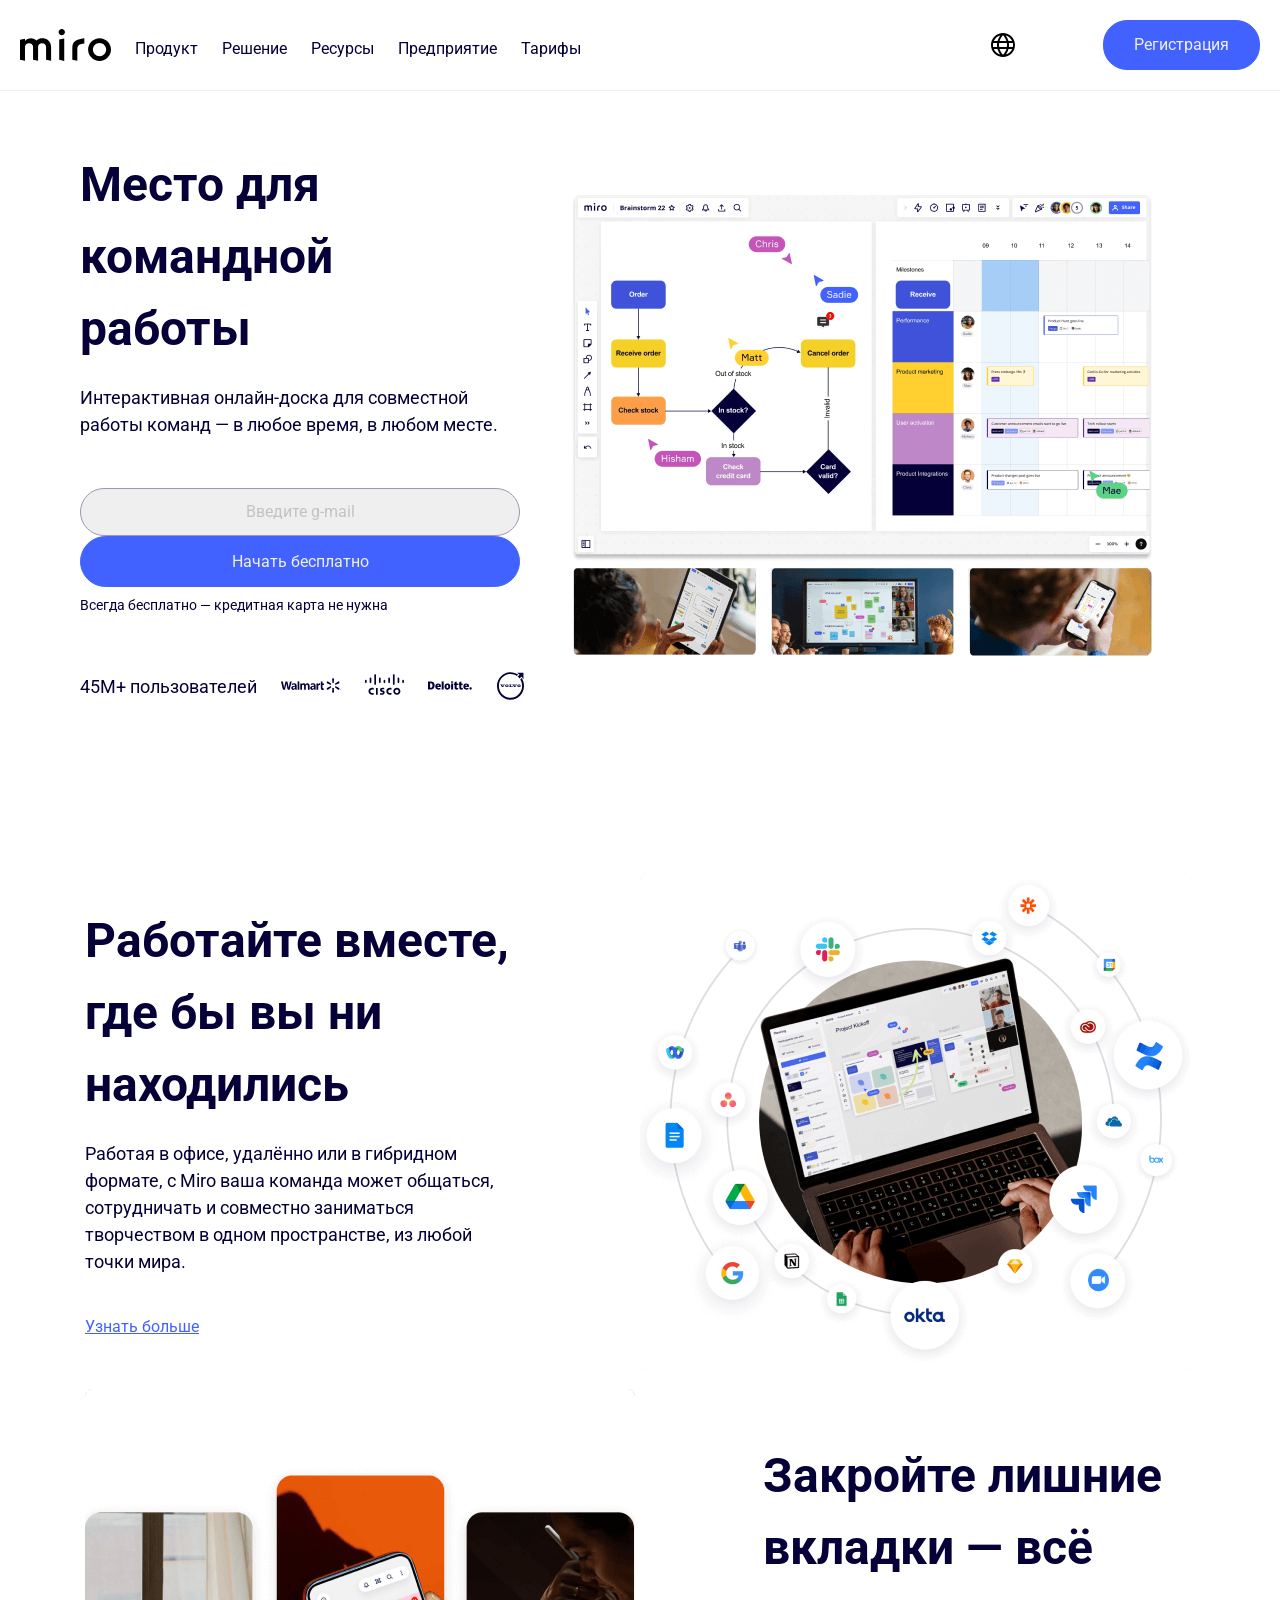
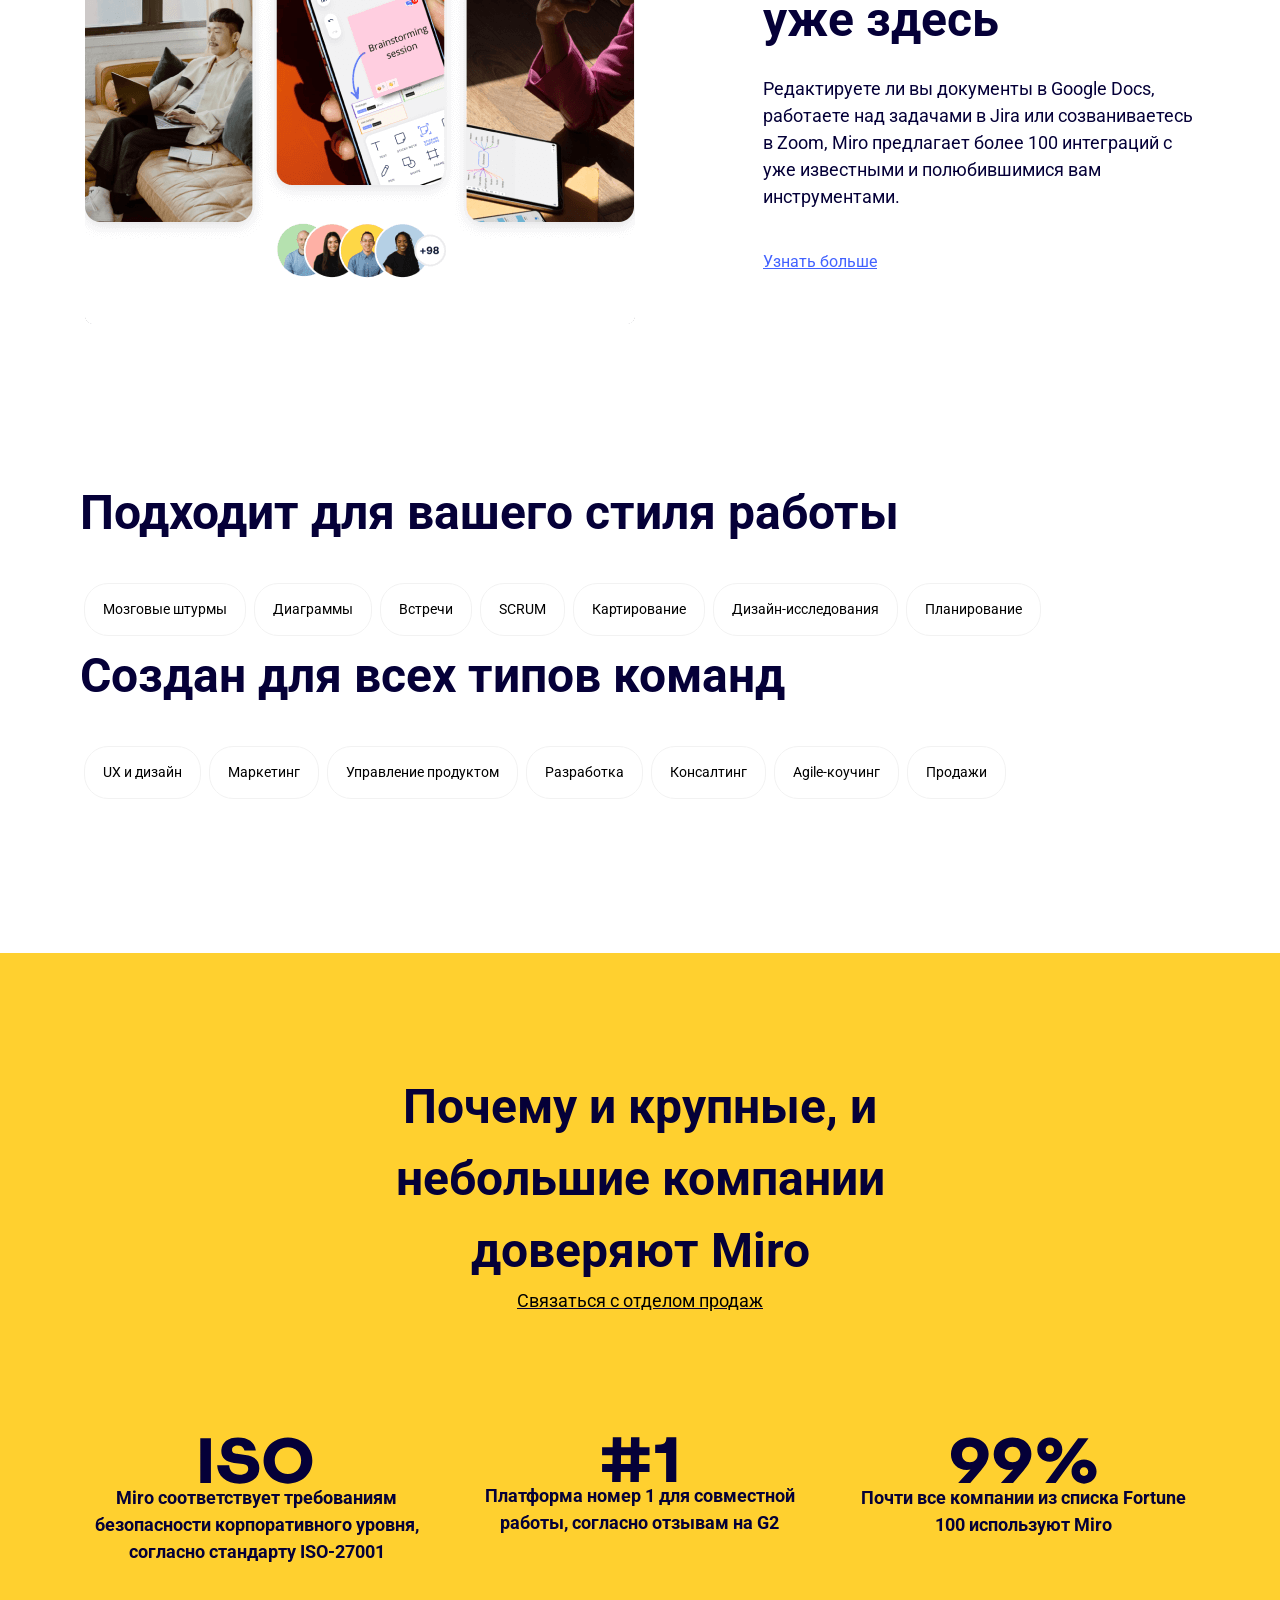
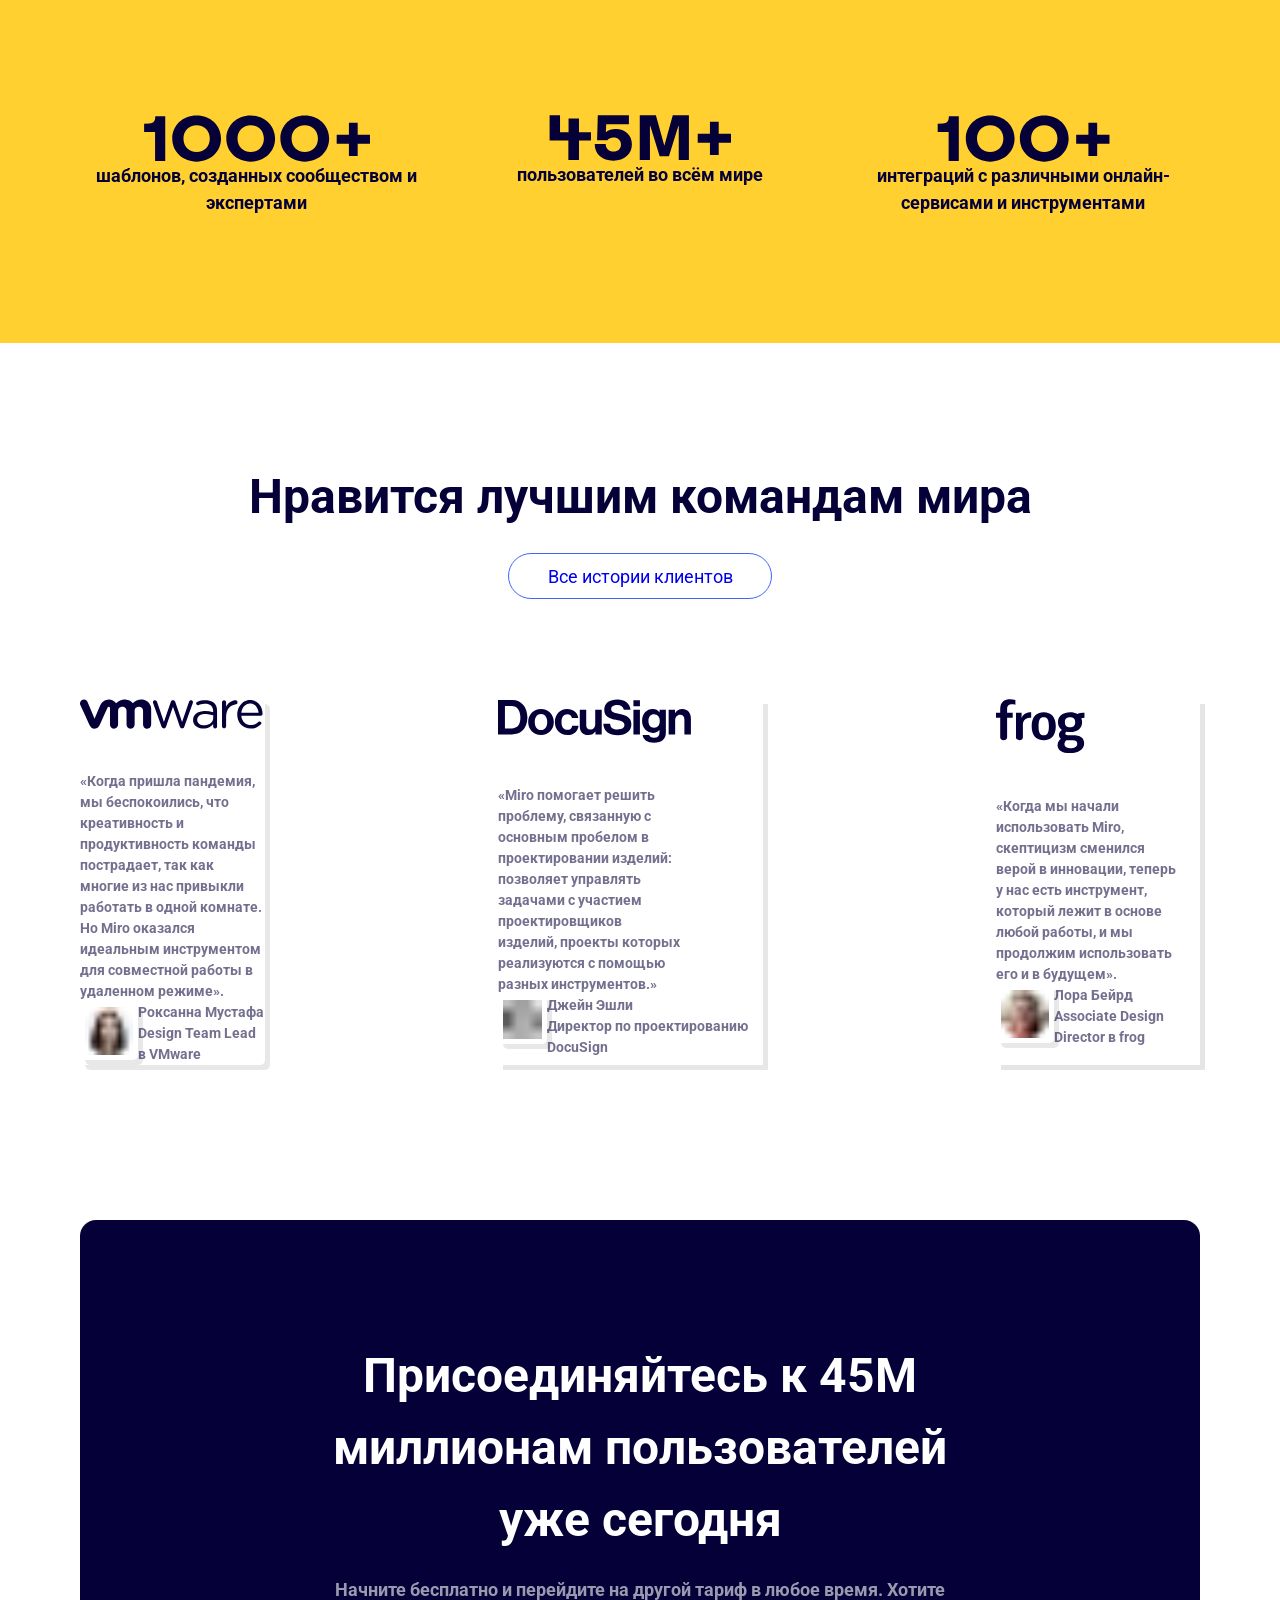
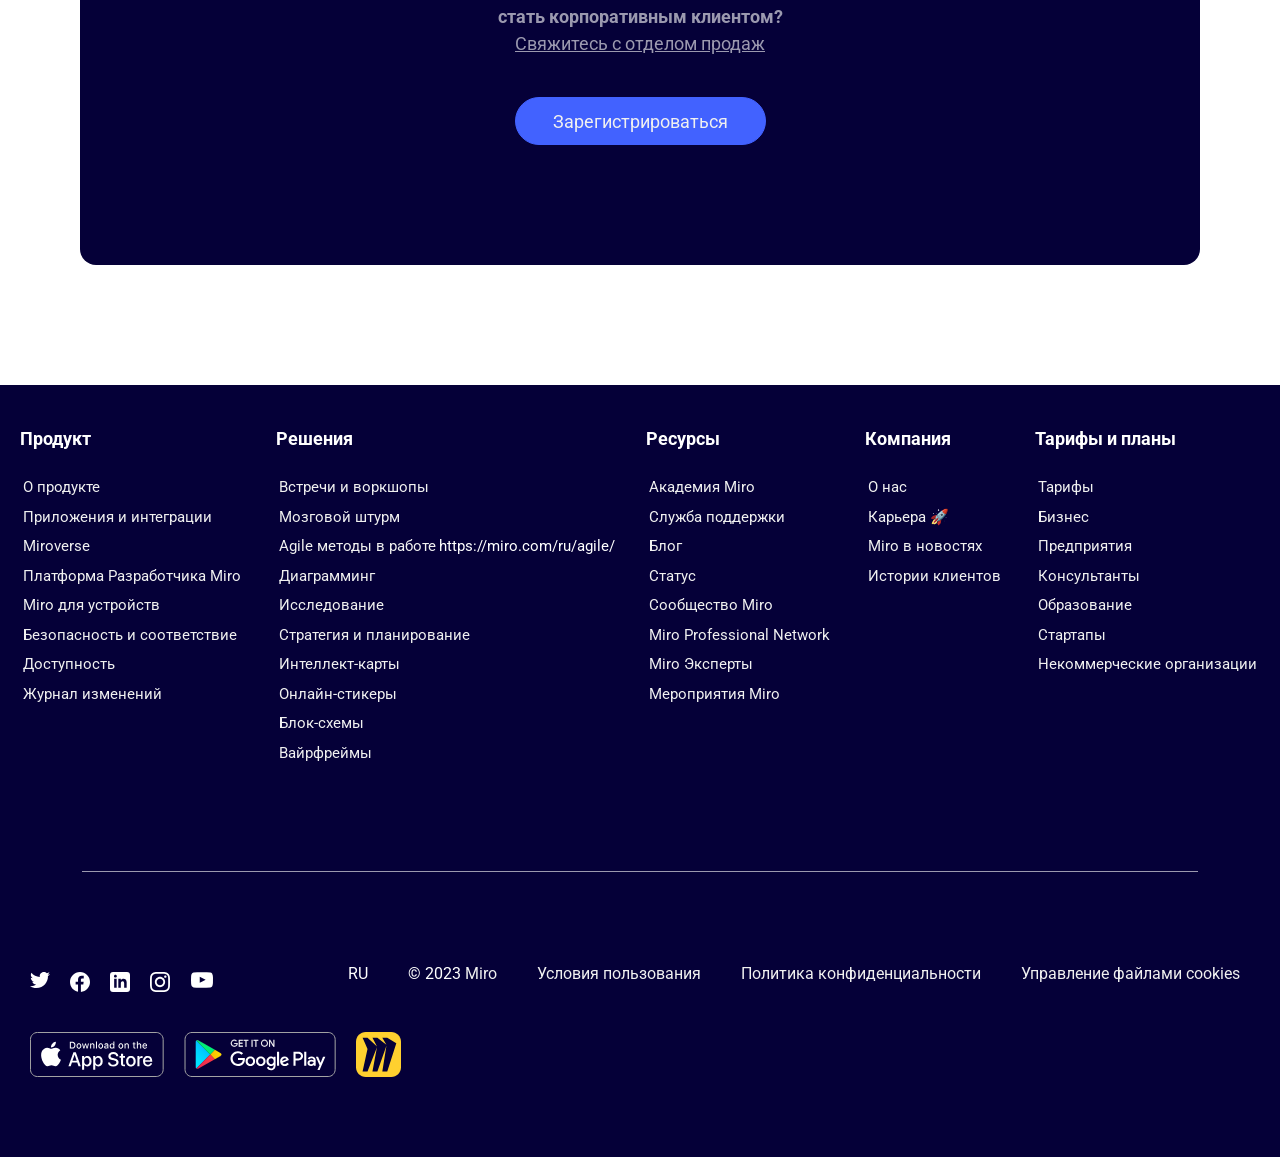
==== index.html @ 84227740 "Version 2.4" ====
<!DOCTYPE html>
<html lang="ru">
<html lang="en">

<head>
    <meta charset="UTF-8">
    <meta http-equiv="X-UA-Compatible" content="IE=edge">
    <meta name="viewport" content="width=device-width, initial-scale=1.0">


    <title>Miro by Ilya.S.</title>
    <!--Google fonts-->
    <link rel="preconnect" href="https://fonts.googleapis.com">
    <link rel="preconnect" href="https://fonts.gstatic.com" crossorigin>
    <link rel="preload" href="https://fonts.googleapis.com/css2?family=Roboto&display=swap" as="style">
    <link href="https://fonts.googleapis.com/css2?family=Roboto&display=swap" rel="stylesheet">
    <!--Google fonts-->
    <link rel="preload" as="style" onload="this.onload=null;this.rel='stylesheet'"
        href="https://unpkg.com/aos@2.3.1/dist/aos.css" rel="stylesheet">
    <link rel="preload" href="https://unpkg.com/aos@2.3.1/dist/aos.css" as="style">
    <link href="https://unpkg.com/aos@2.3.1/dist/aos.css" rel="stylesheet">

    <link href="style.css" rel="stylesheet">
    <link href="media.css" rel="stylesheet">
    <script defer src="https://unpkg.com/aos@2.3.1/dist/aos.js"></script>
    <script defer src="index.js"></script>
</head>

<body>

    <!-- Прелоадер -->
    <div class="preloader">
        <div class="preloader__image"></div>
    </div>


    <header class="header">
        <div class="blockOne">
            <img class="logo" src="img/Logo.svg" alt="logo">
            <ul class="navigation">
                <li>Продукт</li>
                <li>Решение</li>
                <li>Ресурсы</li>
                <li>Предприятие</li>
                <li>Тарифы</li>
            </ul>
        </div>
        <div class="blockToo">
            <img class="lang" src="img/Inet.svg" alt="lang">
            <button class="registr"><a href="https://miro.com/signup/">Регистрация</a></button>
        </div>
    </header>

    <div class="container">
        <main>
            <div class="introduction">
                <div class="post-1">
                    <h1>Место для командной работы</h1>
                    <div class="description">
                        <p>Интерактивная онлайн-доска для совместной работы команд — в любое время, в любом месте.</p>
                    </div>
                    <button class="input">Введите g-mail</button>
                    <button class="output"><a href="https://miro.com/signup/">Начать бесплатно</a></button>
                    <div class="description__free">
                        Всегда бесплатно — кредитная карта не нужна
                    </div>
                    <div class="partners">
                        <p>45M+ пользователей</p>
                        <svg width="60" height="33" viewBox="0 0 60 33" fill="none" xmlns="http://www.w3.org/2000/svg">
                            <path
                                d="M34.6349 18.02C34.6349 16.5942 34.0297 15.3345 31.9826 15.3345C30.9323 15.3345 30.0981 15.6363 29.6457 15.9005L29.9772 17.0444C30.3937 16.7809 31.0583 16.5639 31.6855 16.5639C32.7218 16.5625 32.8916 17.1536 32.8916 17.5336V17.6252C30.6293 17.6214 29.1993 18.4097 29.1993 20.0148C29.1993 20.9956 29.9253 21.9151 31.1943 21.9151C31.9687 21.9151 32.623 21.5999 33.0138 21.1025H33.0519C33.0519 21.1025 33.3096 22.1896 34.7345 21.7741C34.662 21.3187 34.6349 20.8391 34.6349 20.2561V18.02ZM32.9472 19.5255C32.9472 19.6406 32.9378 19.7602 32.9041 19.8628C32.7738 20.3019 32.3244 20.6693 31.7652 20.6693C31.2932 20.6693 30.9228 20.4 30.9228 19.8354C30.9228 18.972 31.8684 18.7344 32.9472 18.7403"
                                fill="#050038" />
                            <path
                                d="M0 13.3948C0 13.3948 1.47766 19.4906 1.7126 20.478C1.98925 21.6322 2.48474 22.0588 3.91485 21.7746L4.83848 17.9947C5.07196 17.0582 5.23076 16.3866 5.38154 15.4324H5.40715C5.5118 16.3962 5.66259 17.0582 5.85361 17.9976C5.85361 17.9976 6.23052 19.715 6.42595 20.6145C6.61622 21.5141 7.15193 22.0817 8.55498 21.7746L10.7536 13.3948H8.97873L8.22416 17.0198C8.02439 18.07 7.84289 18.8972 7.70161 19.8596H7.67598C7.54868 18.9076 7.38689 18.1142 7.17907 17.0855L6.3974 13.3948H4.54574L3.71137 16.991C3.4735 18.0892 3.25102 18.9696 3.11122 19.9016H3.08708C2.9429 19.0271 2.7475 17.9135 2.54035 16.8567C2.54035 16.8567 2.04487 14.2819 1.86996 13.3948"
                                fill="#050038" />
                            <path
                                d="M15.6994 18.02C15.6994 16.5942 15.0926 15.3345 13.0456 15.3345C11.9982 15.3345 11.1624 15.6363 10.7101 15.9005L11.0416 17.0444C11.4566 16.7809 12.1205 16.5639 12.7499 16.5639C13.7862 16.5625 13.956 17.1536 13.956 17.5336V17.6252C11.6938 17.6214 10.2622 18.4097 10.2622 20.0148C10.2622 20.9956 10.9912 21.9151 12.2544 21.9151C13.036 21.9151 13.6845 21.5999 14.0753 21.1025H14.1149C14.1149 21.1025 14.3739 22.1896 15.7974 21.7741C15.7243 21.3187 15.6994 20.8391 15.6994 20.2561V18.02ZM14.0102 19.5255C14.0102 19.6406 14.0007 19.7602 13.9685 19.8628C13.8367 20.3019 13.3874 20.6693 12.8268 20.6693C12.3576 20.6693 11.9858 20.4 11.9858 19.8354C11.9858 18.972 12.9314 18.7344 14.0102 18.7403"
                                fill="#050038" />
                            <path d="M16.6205 13.3948V21.7717H18.3097V19.9954V13.3948H16.6205Z" fill="#050038" />
                            <path
                                d="M39.8192 13.3948V19.5755C39.8192 20.4286 39.9779 21.0234 40.3197 21.3879C40.6198 21.7075 41.1109 21.9156 41.6957 21.9156C42.1977 21.9156 42.6888 21.8182 42.9208 21.7333L42.9004 20.4027C42.7269 20.4433 42.5286 20.478 42.2562 20.478C41.6796 20.478 41.4893 20.1097 41.4893 19.3437V16.9777H42.9604V15.377H41.4893V13.3948"
                                fill="#050038" />
                            <path
                                d="M35.4534 15.4797V21.774H37.1996V18.5504C37.1996 18.3771 37.2106 18.2272 37.2377 18.0884C37.3679 17.4088 37.8796 16.9785 38.6165 16.9785C38.8222 16.9785 38.962 17.0014 39.1172 17.0258V15.3756C38.9869 15.3521 38.8983 15.3395 38.738 15.3395C38.0844 15.3395 37.3438 15.7579 37.0313 16.6693H36.9881V15.4797"
                                fill="#050038" />
                            <path
                                d="M19.2907 15.4797V21.774H20.9924V18.0796C20.9924 17.9062 21.0114 17.7291 21.0721 17.5689C21.2105 17.1948 21.5537 16.7616 22.1048 16.7616C22.7898 16.7616 23.1134 17.3446 23.1134 18.1859V21.774H24.8106V18.0354C24.8106 17.8722 24.8333 17.6722 24.8808 17.5276C25.017 17.1033 25.3888 16.7616 25.9026 16.7616C26.5949 16.7616 26.9302 17.3321 26.9302 18.3239V21.774H28.6259V18.0627C28.6259 16.1129 27.6423 15.3395 26.5254 15.3395C26.0343 15.3395 25.6435 15.4612 25.2922 15.6797C24.995 15.8634 24.7345 16.1225 24.501 16.4612H24.4754C24.2068 15.7837 23.5759 15.3395 22.7518 15.3395C21.695 15.3395 21.2148 15.8774 20.9324 16.3321H20.9067V15.4797"
                                fill="#050038" />
                            <path
                                d="M52.0996 15.1974C52.4333 15.1974 52.7144 15.0217 52.751 14.7959L53.0818 11.0174C53.0818 10.6433 52.6449 10.337 52.0996 10.337C51.5514 10.337 51.1174 10.6433 51.1174 11.0174L51.4511 14.7959C51.4863 15.0217 51.7658 15.1974 52.0996 15.1974Z"
                                fill="#050038" />
                            <path
                                d="M50.0697 16.3798C50.2351 16.0846 50.2255 15.757 50.047 15.6108L46.9584 13.4331C46.6371 13.2441 46.1563 13.4692 45.8811 13.9459C45.6066 14.422 45.6623 14.9562 45.977 15.1414L49.3963 16.7399C49.6152 16.8226 49.9013 16.6691 50.0697 16.3769"
                                fill="#050038" />
                            <path
                                d="M54.1287 16.3767C54.3036 16.669 54.5897 16.8225 54.8027 16.7443L58.2221 15.1414C58.5398 14.9525 58.5873 14.4233 58.3187 13.9473C58.0443 13.4705 57.5605 13.247 57.2399 13.4322L54.1506 15.6078C53.9793 15.7561 53.9669 16.0852 54.1323 16.3797"
                                fill="#050038" />
                            <path
                                d="M52.0996 19.917C52.4333 19.917 52.7144 20.0926 52.751 20.3185L53.0818 24.0969C53.0818 24.4711 52.6449 24.7744 52.0996 24.7744C51.5514 24.7744 51.1174 24.4711 51.1174 24.0969L51.4511 20.3185C51.4863 20.0926 51.7658 19.917 52.0996 19.917Z"
                                fill="#050038" />
                            <path
                                d="M54.1287 18.7384C54.3036 18.4454 54.5897 18.2889 54.8027 18.3738L58.2221 19.9738C58.5398 20.159 58.5873 20.6926 58.3187 21.1693C58.0443 21.6423 57.5605 21.8674 57.2399 21.6822L54.1506 19.5037C53.9793 19.3568 53.9669 19.0292 54.1323 18.7384"
                                fill="#050038" />
                            <path
                                d="M50.0697 18.7353C50.2351 19.0297 50.2255 19.3566 50.047 19.5042L46.9584 21.6791C46.6371 21.868 46.1563 21.6422 45.8811 21.1692C45.6066 20.6931 45.6623 20.1588 45.977 19.9736L49.3963 18.3736C49.6152 18.2895 49.9013 18.4445 50.0697 18.7353Z"
                                fill="#050038" />
                            <path
                                d="M59.2226 21.3504H59.2651C59.3229 21.3504 59.3463 21.3688 59.3529 21.4154C59.3654 21.467 59.3719 21.5017 59.3844 21.5164H59.4942C59.4846 21.5054 59.4722 21.4773 59.4656 21.4124C59.4532 21.3563 59.4246 21.3246 59.3844 21.3135V21.3032C59.44 21.2907 59.4722 21.253 59.4722 21.2065C59.4722 21.1644 59.4532 21.1342 59.4341 21.115C59.3976 21.0973 59.3624 21.0832 59.2849 21.0832C59.2161 21.0832 59.1655 21.0892 59.1253 21.0988V21.5164H59.2226V21.3504ZM59.2255 21.16L59.2753 21.1534C59.3339 21.1534 59.3654 21.1807 59.3654 21.219C59.3654 21.2619 59.3229 21.2818 59.2688 21.2818H59.2255V21.16ZM59.2878 20.8766C59.0477 20.8766 58.8574 21.0656 58.8574 21.2973C58.8574 21.5349 59.0477 21.7239 59.2878 21.7239C59.5308 21.7239 59.7152 21.5349 59.7152 21.2973C59.7152 21.0656 59.5308 20.8766 59.2878 20.8766ZM59.2878 20.9615C59.4722 20.9615 59.6091 21.112 59.6091 21.2973C59.6091 21.484 59.4722 21.6389 59.2878 21.636C59.1034 21.636 58.9635 21.484 58.9635 21.2973C58.9635 21.112 59.1034 20.9615 59.2849 20.9615"
                                fill="#050038" />
                        </svg>
                        <svg width="39" height="33" viewBox="0 0 39 33" fill="none" xmlns="http://www.w3.org/2000/svg">
                            <path
                                d="M0.847559 11.7358C0.380875 11.7358 0 12.1158 0 12.5841V14.3689C0 14.8398 0.381535 15.2206 0.847559 15.2206C1.31359 15.2206 1.69512 14.8405 1.69512 14.3689V12.5841C1.69512 12.1151 1.31425 11.7358 0.847559 11.7358ZM3.50642 23.2912C3.50642 25.482 5.19033 26.8125 7.10991 26.8125C7.87232 26.8125 8.45452 26.6308 8.66703 26.5704V24.7451C8.59375 24.7862 8.03537 25.1059 7.23265 25.1059C6.09466 25.1059 5.36129 24.3013 5.36129 23.2906C5.36129 22.2797 6.127 21.4772 7.23265 21.4772C8.04919 21.4772 8.59841 21.8041 8.66703 21.84V20.0146C8.50665 19.9669 7.91324 19.7713 7.10991 19.7713C5.0319 19.7713 3.50642 21.2609 3.50642 23.2912ZM10.1615 6.1875C9.86974 6.1875 9.61165 6.33607 9.45914 6.56158C9.36739 6.69689 9.31395 6.86005 9.31395 7.03581V16.0656C9.31395 16.2427 9.36739 16.4065 9.45914 16.5418C9.61165 16.768 9.86974 16.9166 10.1615 16.9166C10.4532 16.9166 10.7114 16.768 10.8638 16.5418C10.9556 16.4058 11.0091 16.242 11.0091 16.0656V7.03649C11.0091 6.86072 10.9556 6.69756 10.8638 6.56225C10.7114 6.33674 10.4532 6.1875 10.1615 6.1875ZM24.1265 15.2206C24.5932 15.2206 24.974 14.8405 24.974 14.3689V10.2414C24.974 9.77316 24.5932 9.39242 24.1265 9.39242C23.6598 9.39242 23.2789 9.77316 23.2789 10.2414V14.3696C23.2789 14.8405 23.6598 15.2206 24.1265 15.2206ZM31.8635 19.7713C29.7822 19.7713 28.289 21.3485 28.289 23.2906C28.289 25.2326 29.7815 26.8118 31.8635 26.8118C33.9454 26.8118 35.4398 25.2352 35.4398 23.2906C35.4398 21.3458 33.9447 19.7713 31.8635 19.7713ZM31.8635 25.0807C30.8502 25.0807 30.0984 24.2802 30.0984 23.2912C30.0984 22.3023 30.8508 21.503 31.8635 21.503C32.876 21.503 33.6298 22.3036 33.6298 23.2912C33.6298 24.2788 32.8754 25.0807 31.8635 25.0807ZM11.0137 26.6918H12.7213V19.892H11.0137V26.6918ZM5.50454 15.2206C5.97122 15.2206 6.35209 14.8405 6.35209 14.3689V10.2414C6.35209 9.77316 5.97122 9.39242 5.50454 9.39242C5.03784 9.39242 4.65697 9.77316 4.65697 10.2414V14.3696C4.65697 14.8405 5.03784 15.2206 5.50454 15.2206ZM33.4411 15.2206C33.9078 15.2206 34.2887 14.8405 34.2887 14.3689V10.2414C34.2887 9.77316 33.9078 9.39242 33.4411 9.39242C32.9744 9.39242 32.5935 9.77316 32.5935 10.2414V14.3696C32.5935 14.8405 32.9744 15.2206 33.4411 15.2206ZM28.7841 16.9166C29.0759 16.9166 29.334 16.768 29.4865 16.5418C29.5782 16.4058 29.6317 16.242 29.6317 16.0656V7.03649C29.6317 6.86072 29.5782 6.69756 29.4865 6.56225C29.334 6.33674 29.0759 6.18816 28.7841 6.18816C28.4924 6.18816 28.2342 6.33674 28.0818 6.56225C27.99 6.69756 27.9365 6.86072 27.9365 7.03649V16.0656C27.9365 16.2427 27.99 16.4065 28.0818 16.5418C28.2342 16.768 28.4924 16.9166 28.7841 16.9166ZM38.0981 11.7351C37.6314 11.7351 37.2505 12.1151 37.2505 12.5834V14.3683C37.2505 14.8392 37.6314 15.2199 38.0981 15.2199C38.5647 15.2199 38.9456 14.8398 38.9456 14.3683V12.5834C38.9456 12.1144 38.5641 11.7351 38.0981 11.7351ZM21.3316 23.2906C21.3316 25.4813 23.0155 26.8118 24.9351 26.8118C25.6975 26.8118 26.2797 26.6301 26.4922 26.5697V24.7444C26.419 24.7855 25.8606 25.1052 25.0578 25.1052C23.9199 25.1052 23.1865 24.3007 23.1865 23.2899C23.1865 22.2791 23.9522 21.4765 25.0578 21.4765C25.8744 21.4765 26.4236 21.8035 26.4922 21.8393V20.014C26.3318 19.9662 25.7384 19.7706 24.9351 19.7706C22.8571 19.7706 21.3316 21.2603 21.3316 23.2906ZM19.4761 11.7351C19.4761 11.7351 19.4741 11.7351 19.4735 11.7351C19.4728 11.7351 19.4715 11.7351 19.4709 11.7351C19.0042 11.7351 18.6233 12.1151 18.6233 12.5834V14.3683C18.6233 14.8392 19.0048 15.2199 19.4709 15.2199C19.4715 15.2199 19.4728 15.2199 19.4735 15.2199C19.4741 15.2199 19.4754 15.2199 19.4761 15.2199C19.9428 15.2199 20.3237 14.8398 20.3237 14.3683V12.5834C20.3237 12.1144 19.9421 11.7351 19.4761 11.7351ZM15.6667 14.3689V10.2414C15.6667 9.77316 15.2858 9.39242 14.8191 9.39242C14.3525 9.39242 13.9716 9.77316 13.9716 10.2414V14.3696C13.9716 14.8405 14.3525 15.2212 14.8191 15.2212C15.2858 15.2212 15.6667 14.8405 15.6667 14.3689ZM18.0615 22.5855L17.5902 22.4349C17.309 22.346 16.8074 22.2014 16.8074 21.7876C16.8074 21.4606 17.179 21.2304 17.8635 21.2304C18.4543 21.2304 19.1732 21.4301 19.1982 21.438V19.9868C19.1474 19.9729 18.3652 19.7699 17.5334 19.7699C15.9591 19.7699 15.0119 20.6242 15.0119 21.8957C15.0119 23.0213 15.8046 23.583 16.7558 23.8848C16.8615 23.92 17.0166 23.9684 17.1202 24.0029C17.544 24.1369 17.882 24.3358 17.882 24.6801C17.882 25.0654 17.4912 25.3149 16.6416 25.3149C15.8951 25.3149 15.1796 25.1006 15.029 25.0621V26.6268C15.1128 26.6447 15.9637 26.8125 16.872 26.8125C18.179 26.8125 19.6734 26.2388 19.6734 24.5308C19.6734 23.7025 19.1685 22.9397 18.0602 22.5855H18.0615Z"
                                fill="#050038" />
                        </svg>
                        <svg width="45" height="33" viewBox="0 0 45 33" fill="none" xmlns="http://www.w3.org/2000/svg">
                            <path
                                d="M41.443 20.4896C41.443 19.8439 41.9628 19.32 42.6028 19.32C43.2432 19.32 43.7624 19.8439 43.7624 20.4896C43.7624 21.1353 43.2432 21.6588 42.6028 21.6588C41.9628 21.6588 41.443 21.1353 41.443 20.4896Z"
                                fill="#050038" />
                            <path
                                d="M4.45164 17.3918C4.45164 16.651 4.30969 16.1014 4.02576 15.7434C3.74148 15.3857 3.31085 15.207 2.73193 15.207H2.11609V19.737H2.58726C3.2303 19.737 3.70153 19.5448 4.00157 19.159C4.30126 18.7739 4.45164 18.1847 4.45164 17.3918ZM6.6479 17.3146C6.6479 18.6643 6.28811 19.7042 5.56855 20.4341C4.84898 21.1644 3.83746 21.5296 2.53358 21.5296H0V13.4425H2.71043C3.96765 13.4425 4.93825 13.7745 5.62223 14.4381C6.3059 15.1021 6.6479 16.0605 6.6479 17.3146Z"
                                fill="#050038" />
                            <path
                                d="M33.867 19.991C34.1392 19.991 34.4634 19.9213 34.8417 19.7829V21.3007C34.5702 21.4212 34.3113 21.5075 34.0657 21.5585C33.8197 21.6103 33.5324 21.6361 33.2018 21.6361C32.5249 21.6361 32.0369 21.4645 31.7379 21.122C31.4388 20.7795 31.2892 20.2537 31.2892 19.544V17.0573H30.5827V15.498H31.2892V13.9341L33.3207 13.6011V15.498H34.6077V17.0573H33.3207V19.4052C33.3207 19.7958 33.5029 19.991 33.867 19.991Z"
                                fill="#050038" />
                            <path
                                d="M37.3855 17.7655C37.4131 17.4352 37.5067 17.1933 37.6665 17.0386C37.8269 16.8843 38.0249 16.8071 38.2619 16.8071C38.5203 16.8071 38.7256 16.8937 38.878 17.0684C39.0314 17.242 39.1113 17.4745 39.1177 17.7655H37.3855ZM40.2289 16.1019C39.7497 15.6281 39.0697 15.3909 38.19 15.3909C37.2654 15.3909 36.5539 15.6633 36.0552 16.2082C35.5568 16.753 35.3074 17.5348 35.3074 18.5534C35.3074 19.5399 35.5769 20.3006 36.1145 20.8346C36.6526 21.3686 37.408 21.636 38.381 21.636C38.8482 21.636 39.2503 21.6038 39.5872 21.5399C39.9222 21.4766 40.2464 21.3622 40.5608 21.197L40.2511 19.8376C40.0225 19.9317 39.805 20.0041 39.5996 20.0518C39.3029 20.1212 38.9774 20.1561 38.6229 20.1561C38.2344 20.1561 37.9276 20.0603 37.7027 19.8688C37.4778 19.6769 37.358 19.4123 37.3443 19.0752H40.9481V18.149C40.9481 17.2579 40.7085 16.5754 40.2289 16.1019Z"
                                fill="#050038" />
                            <path d="M13.6657 21.5298H15.6818V13.4089H13.6657V21.5298Z" fill="#050038" />
                            <path
                                d="M18.5141 18.5007C18.5141 19.0185 18.5813 19.4134 18.7152 19.6848C18.8495 19.9565 19.0743 20.0922 19.3904 20.0922C19.7032 20.0922 19.9244 19.9565 20.0533 19.6848C20.1821 19.4134 20.2462 19.0185 20.2462 18.5007C20.2462 17.9857 20.1811 17.5972 20.0506 17.3349C19.9197 17.0719 19.6966 16.9403 19.3801 16.9403C19.0706 16.9403 18.8495 17.0712 18.7152 17.3318C18.5813 17.5928 18.5141 17.9822 18.5141 18.5007ZM22.2982 18.5007C22.2982 19.4872 22.0418 20.2568 21.5276 20.8083C21.0138 21.3603 20.2946 21.6364 19.37 21.6364C18.4833 21.6364 17.7774 21.3542 17.2536 20.7897C16.729 20.2253 16.4669 19.4625 16.4669 18.5007C16.4669 17.5173 16.7237 16.7531 17.2379 16.2083C17.752 15.6634 18.4729 15.3911 19.4012 15.3911C19.9748 15.3911 20.4822 15.5173 20.9219 15.7694C21.3619 16.0215 21.7015 16.3826 21.9401 16.853C22.1791 17.3227 22.2982 17.8723 22.2982 18.5007Z"
                                fill="#050038" />
                            <path d="M23.0988 21.53H25.1153V18.422V15.4977H23.0988V21.53Z" fill="#050038" />
                            <path d="M23.0988 14.768H25.1153V13.4086H23.0988V14.768Z" fill="#050038" />
                            <path
                                d="M29.2003 19.9915C29.4725 19.9915 29.7967 19.9218 30.175 19.7834V21.3012C29.903 21.4217 29.6447 21.5079 29.399 21.5591C29.1533 21.6109 28.865 21.6366 28.5351 21.6366C27.8582 21.6366 27.3702 21.465 27.0705 21.1225C26.7721 20.78 26.6224 20.2541 26.6224 19.5445V17.0578H25.9163V15.4984H26.6224V13.958L28.6543 13.6016V15.4984H29.9407V17.0578H28.6543V19.4058C28.6543 19.7963 28.8365 19.9915 29.2003 19.9915Z"
                                fill="#050038" />
                            <path
                                d="M9.32378 17.766C9.35126 17.4358 9.44494 17.1938 9.60462 17.0391C9.76478 16.8848 9.96312 16.8077 10.2005 16.8077C10.4582 16.8077 10.6636 16.8943 10.8163 17.0689C10.9696 17.2425 11.0492 17.475 11.0563 17.766H9.32378ZM12.1674 16.1024C11.6878 15.6286 11.0082 15.3914 10.1283 15.3914C9.2033 15.3914 8.4921 15.6638 7.99369 16.2086C7.49535 16.7535 7.24567 17.5352 7.24567 18.5538C7.24567 19.5403 7.51485 20.3011 8.05314 20.8351C8.59083 21.3691 9.34628 21.6365 10.3192 21.6365C10.7864 21.6365 11.1884 21.6043 11.5254 21.5403C11.8603 21.4771 12.1846 21.3627 12.4994 21.1976L12.1893 19.8381C11.9607 19.9322 11.7432 20.0046 11.5382 20.0523C11.2408 20.1217 10.9156 20.1566 10.5611 20.1566C10.1728 20.1566 9.86583 20.0608 9.64096 19.8692C9.41576 19.6774 9.2963 19.4127 9.28253 19.0757H12.8863V18.1495C12.8863 17.2584 12.6468 16.5758 12.1674 16.1024Z"
                                fill="#050038" />
                        </svg>
                        <svg width="27" height="33" viewBox="0 0 27 33" fill="none" xmlns="http://www.w3.org/2000/svg">
                            <path
                                d="M12.2315 18.9172H15.5085V17.803H15.1487C15.1487 18.2292 14.8426 18.5434 14.3751 18.5434H13.8706V16.88H14.4146V16.511H12.2315V16.88H12.7815V18.5434H12.2315V18.916V18.9172Z"
                                fill="#050038" />
                            <path
                                d="M17.0845 18.9184L18.3589 18.9196L19.4409 16.8812H19.9836V16.511H18.3518V16.8812H18.824L18.0349 18.3643L17.2363 16.8812H17.809V16.511H15.4418L15.4406 16.8812H15.9834L17.0845 18.9184Z"
                                fill="#050038" />
                            <path
                                d="M5.70628 16.511H3.33912L3.33792 16.8812H3.8795L4.98178 18.9184L6.25622 18.9196L7.33819 16.8812H7.88096V16.511H6.24905V16.8812H6.7201L5.93224 18.3643L5.13362 16.8812H5.70628V16.511Z"
                                fill="#050038" />
                            <path
                                d="M8.19808 17.7167C8.19808 18.4254 8.7588 18.9892 9.88261 18.9892C11.0064 18.9892 11.5611 18.4254 11.5611 17.7167C11.5611 17.0178 10.9729 16.4601 9.87545 16.4601C8.77912 16.4601 8.19693 17.0178 8.19693 17.7167H8.19808ZM10.4612 17.7228C10.4541 18.1599 10.2759 18.6154 9.86465 18.608C9.46417 18.6008 9.2884 18.1502 9.29563 17.7021C9.304 17.2382 9.52155 16.8339 9.89698 16.84C10.2724 16.8473 10.4696 17.2589 10.4624 17.7228H10.4612Z"
                                fill="#050038" />
                            <path
                                d="M20.2966 17.7167C20.2966 18.4254 20.8574 18.9892 21.9812 18.9892C23.105 18.9892 23.6597 18.4254 23.6597 17.7167C23.6597 17.0178 23.0715 16.4601 21.9752 16.4601C20.8789 16.4601 20.2966 17.0178 20.2966 17.7167ZM21.9955 16.84C22.3697 16.8473 22.5681 17.2589 22.5598 17.7228C22.5514 18.1599 22.3745 18.6154 21.9632 18.608C21.5627 18.6008 21.387 18.1502 21.3941 17.7021C21.4025 17.2382 21.6201 16.8339 21.9955 16.84Z"
                                fill="#050038" />
                            <path
                                d="M24.6089 10.0624L23.2376 11.459C24.4129 13.3063 25.0967 15.509 25.0967 17.875C25.0967 24.3981 19.9045 29.6865 13.5 29.6865C7.09553 29.6865 1.9033 24.3981 1.9033 17.875C1.9033 11.3519 7.09553 6.06354 13.5 6.06354C15.8277 6.06354 17.9952 6.76248 19.8125 7.96558L21.1837 6.56888C19.0031 5.02851 16.3549 4.125 13.5 4.125C6.04463 4.125 0 10.2803 0 17.875C0 25.4684 6.04344 31.625 13.5 31.625C20.9554 31.625 27 25.4697 27 17.875C27 14.9733 26.1165 12.281 24.6101 10.0624H24.6089Z"
                                fill="#050038" />
                            <path
                                d="M20.2896 4.6665V5.05251C21.1085 5.50426 21.8785 6.03761 22.5922 6.6367L20.6686 8.59591C21.3943 9.17554 22.0494 9.84283 22.6197 10.5807L24.5409 8.62396C25.1303 9.35209 25.654 10.1375 26.0975 10.9595H26.467V4.6665H20.2884H20.2896Z"
                                fill="#050038" />
                        </svg>

                    </div>
                </div>
                <div class="post-2">
                    <img class="headerimage" src="img/headerimage-without-text 1.png" alt="headerimage">
                </div>
            </div>


            <div class="content">
                <div class="description__content" data-aos="fade-up" data-aos-offset="75" data-aos-once="true">
                    <div class="description__content1">
                        <h1>Работайте вместе, где бы вы ни находились</h1>
                        <p>Работая в офисе, удалённо или в гибридном формате, с Miro ваша команда может общаться,
                            сотрудничать и совместно заниматься творчеством в одном пространстве, из любой точки мира.
                        </p>
                        <a href="https://miro.com/hybrid-work/">Узнать больше</a>
                    </div>
                    <div class="description__content2">
                        <img class="img" src="img/IMAGE.png" alt="img">
                    </div>
                    <div class="description__content3">
                        <img class="img1" src="img/IMAGE (1).png" alt="img1">
                    </div>
                    <div class="description__content4">
                        <h1>Закройте лишние вкладки — всё уже здесь</h1>
                        <p>Редактируете ли вы документы в Google Docs, работаете над задачами в Jira или созваниваетесь
                            в Zoom, Miro предлагает более 100 интеграций с уже известными и полюбившимися вам
                            инструментами.</p>
                        <a href="https://miro.com/integrations/">Узнать больше</a>
                    </div>
                </div>

                <div class="example__content">
                    <div class="example__content1" data-aos="fade-right" data-aos-offset="75" data-aos-once="true"
                        data-aos-duration="1000">
                        <h2>Подходит для вашего стиля работы</h2>
                        <div class="tab">
                            <button class="tablinks" onclick="openCity(event, 'Мозговые штурмы')">Мозговые
                                штурмы</button>
                            <button class="tablinks" onclick="openCity(event, 'Диаграммы')">Диаграммы</button>
                            <button class="tablinks" onclick="openCity(event, 'Встречи')">Встречи</button>
                            <button class="tablinks" onclick="openCity(event, 'SCRUM')">SCRUM</button>
                            <button class="tablinks" onclick="openCity(event, 'Картирование')">Картирование</button>
                            <button class="tablinks"
                                onclick="openCity(event, 'Дизайн-исследования')">Дизайн-исследования</button>
                            <button class="tablinks" onclick="openCity(event, 'Планирование')">Планирование</button>
                        </div>
                        <div id="Мозговые штурмы" class="tabcontent">
                            <div class="tc1">
                                <div class="tc1_1">
                                    <h3>Мозговой штурм</h3>
                                    <p>Генерируйте творческие идеи и развивайте их с помощью стикеров, изображений,
                                        интеллект-карт, видео, рисования и не только.</p>
                                    <a>Узнать больше</a>
                                </div>
                                <img class="img" src="img/Tab_con1_1.svg" alt="img">
                            </div>
                        </div>
                        <div id="Диаграммы" class="tabcontent">
                            <div class="tc1">
                                <div class="tc1_1">
                                    <h3>Диаграммы</h3>
                                    <p>Генерируйте творческие идеи и развивайте их с помощью стикеров, изображений,
                                        интеллект-карт, видео, рисования и не только.</p>
                                    <a>Узнать больше</a>
                                </div>
                                <img class="img" src="img/Tab_con1_1.svg" alt="img">
                            </div>
                        </div>
                        <div id="Встречи" class="tabcontent">
                            <div class="tc1">
                                <div class="tc1_1">
                                    <h3>Встречи</h3>
                                    <p>Генерируйте творческие идеи и развивайте их с помощью стикеров, изображений,
                                        интеллект-карт, видео, рисования и не только.</p>
                                    <a>Узнать больше</a>
                                </div>
                                <img class="img" src="img/Tab_con1_1.svg" alt="img">
                            </div>
                        </div>
                        <div id="SCRUM" class="tabcontent">
                            <div class="tc1">
                                <div class="tc1_1">
                                    <h3>SCRUM</h3>
                                    <p>Генерируйте творческие идеи и развивайте их с помощью стикеров, изображений,
                                        интеллект-карт, видео, рисования и не только.</p>
                                    <a>Узнать больше</a>
                                </div>
                                <img class="img" src="img/Tab_con1_1.svg" alt="img">
                            </div>
                        </div>
                        <div id="Картирование" class="tabcontent">
                            <div class="tc1">
                                <div class="tc1_1">
                                    <h3>Картирование</h3>
                                    <p>Генерируйте творческие идеи и развивайте их с помощью стикеров, изображений,
                                        интеллект-карт, видео, рисования и не только.</p>
                                    <a>Узнать больше</a>
                                </div>
                                <img class="img" src="img/Tab_con1_1.svg" alt="img">
                            </div>
                        </div>
                        <div id="Дизайн-исследования" class="tabcontent">

                            <div class="tc1">
                                <div class="tc1_1">
                                    <h3>Дизайн-исследования</h3>
                                    <p>Генерируйте творческие идеи и развивайте их с помощью стикеров, изображений,
                                        интеллект-карт, видео, рисования и не только.</p>
                                    <a>Узнать больше</a>
                                </div>
                                <img class="img" src="img/Tab_con1_1.svg" alt="img">
                            </div>
                        </div>
                        <div id="Планирование" class="tabcontent">

                            <div class="tc1">
                                <div class="tc1_1">
                                    <h3>Планирование</h3>
                                    <p>Генерируйте творческие идеи и развивайте их с помощью стикеров, изображений,
                                        интеллект-карт, видео, рисования и не только.</p>
                                    <a>Узнать больше</a>
                                </div>
                                <img class="img" src="img/Tab_con1_1.svg" alt="img">
                            </div>
                        </div>


                    </div>
                    <div class="example__content2" data-aos="fade-left" data-aos-offset="75" data-aos-duration="1000"
                        data-aos-once="true">
                        <h2>Создан для всех типов команд</h2>
                        <div class="tab">
                            <button class="tablinks" onclick="openCity(event, 'UX и дизайн')">UX и дизайн</button>
                            <button class="tablinks" onclick="openCity(event, 'Маркетинг')">Маркетинг</button>
                            <button class="tablinks" onclick="openCity(event, 'Управление продуктом')">Управление
                                продуктом</button>
                            <button class="tablinks" onclick="openCity(event, 'Разработка')">Разработка</button>
                            <button class="tablinks" onclick="openCity(event, 'Консалтинг')">Консалтинг</button>
                            <button class="tablinks" onclick="openCity(event, 'Agile-коучинг')">Agile-коучинг</button>
                            <button class="tablinks" onclick="openCity(event, 'Продажи')">Продажи</button>
                        </div>
                        <div id="UX и дизайн" class="tabcontent">
                            <div class="tc2">
                                <div class="tc2_1">
                                    <h3>UX и дизайн</h3>
                                    <p>Создавайте вайрфреймы</p>
                                    <p>Подключайте заказчиков к процессу дизайна</p>
                                    <p>Проводите вовлекающие дизайн-воркшопы</p>
                                    <a>Узнать больше</a>
                                </div>
                                <img class="img" src="img/Tab_con2_1.svg" alt="img">
                            </div>
                        </div>
                        <div id="Маркетинг" class="tabcontent">
                            <div class="tc2">
                                <div class="tc2_1">
                                    <h3>Маркетинг</h3>
                                    <p>Создавайте вайрфреймы</p>
                                    <p>Подключайте заказчиков к процессу дизайна</p>
                                    <p>Проводите вовлекающие дизайн-воркшопы</p>
                                    <a>Узнать больше</a>
                                </div>
                                <img class="img" src="img/Tab_con2_1.svg" alt="img">
                            </div>
                        </div>
                        <div id="Управление продуктом" class="tabcontent">
                            <div class="tc2">
                                <div class="tc2_1">
                                    <h3>Управление продуктом</h3>
                                    <p>Создавайте вайрфреймы</p>
                                    <p>Подключайте заказчиков к процессу дизайна</p>
                                    <p>Проводите вовлекающие дизайн-воркшопы</p>
                                    <a>Узнать больше</a>
                                </div>
                                <img class="img" src="img/Tab_con2_1.svg" alt="img">
                            </div>
                        </div>
                        <div id="Разработка" class="tabcontent">
                            <div class="tc2">
                                <div class="tc2_1">
                                    <h3>Разработка</h3>
                                    <p>Создавайте вайрфреймы</p>
                                    <p>Подключайте заказчиков к процессу дизайна</p>
                                    <p>Проводите вовлекающие дизайн-воркшопы</p>
                                    <a>Узнать больше</a>
                                </div>
                                <img class="img" src="img/Tab_con2_1.svg" alt="img">
                            </div>
                        </div>
                        <div id="Консалтинг" class="tabcontent">
                            <div class="tc2">
                                <div class="tc2_1">
                                    <h3>Консалтинг</h3>
                                    <p>Создавайте вайрфреймы</p>
                                    <p>Подключайте заказчиков к процессу дизайна</p>
                                    <p>Проводите вовлекающие дизайн-воркшопы</p>
                                    <a>Узнать больше</a>
                                </div>
                                <img class="img" src="img/Tab_con2_1.svg" alt="img">
                            </div>
                        </div>
                        <div id="Agile-коучинг" class="tabcontent">

                            <div class="tc2">
                                <div class="tc2_1">
                                    <h3>Agile-коучинг</h3>
                                    <p>Создавайте вайрфреймы</p>
                                    <p>Подключайте заказчиков к процессу дизайна</p>
                                    <p>Проводите вовлекающие дизайн-воркшопы</p>
                                    <a>Узнать больше</a>
                                </div>
                                <img class="img" src="img/Tab_con2_1.svg" alt="img">
                            </div>
                        </div>
                        <div id="Продажи" class="tabcontent">
                            <div class="tc2">
                                <div class="tc2_1">
                                    <h3>Продажи</h3>
                                    <p>Создавайте вайрфреймы</p>
                                    <p>Подключайте заказчиков к процессу дизайна</p>
                                    <p>Проводите вовлекающие дизайн-воркшопы</p>
                                    <a>Узнать больше</a>
                                </div>
                                <img class="img" src="img/Tab_con2_1.svg" alt="img">
                            </div>
                        </div>
                    </div>
                </div>
            </div>
        </main>
    </div>

    <div class="characteristics">
        <div class="container">
            <main>
                <div class="block1">
                    <h1>Почему и крупные, и небольшие компании доверяют Miro</h1>
                    <p><a href="https://miro.com/contact/sales/">Связаться с отделом продаж</a></p>
                </div>
                <div class="block__characteristics">
                    <div class="block2">
                        <img class="ISO" src="img/ISO.svg" alt="ISO">
                        <h2>Miro cоответствует требованиям безопасности корпоративного уровня, согласно стандарту
                            ISO-27001</h2>
                    </div>
                    <div class="block3">
                        <img class="#1" src="img/1.svg" alt="#1">
                        <h2>Платформа номер 1 для совместной работы, согласно отзывам на G2</h2>
                    </div>
                    <div class="block4">
                        <img class="99%" src="img/99.svg" alt="99%">
                        <h2>Почти все компании из списка Fortune 100 используют Miro</h2>
                    </div>
                    <div class="block5">
                        <img class="1000+" src="img/1000+.svg" alt="1000+">
                        <h2>шаблонов, созданных сообществом и экспертами</h2>
                    </div>
                    <div class="block6">
                        <img class="45M" src="img/45M+.svg" alt="45M">
                        <h2>пользователей во всём мире</h2>
                    </div>
                    <div class="block7">
                        <img class="100+" src="img/100+.svg" alt="100+">
                        <h2>интеграций с различными онлайн-сервисами и инструментами</h2>
                    </div>
                </div>
            </main>
        </div>
    </div>
    <div class="container">
        <main>
            <div class="reviews__settings">
                <h1>Нравится лучшим командам мира</h1>
                <button class="history"><a href="https://miro.com/blog/customer-stories/"><a
                            href="https://miro.com/blog/customer-stories/">Все истории клиентов</a>
                    </a></button>
                <div class="reviews">
                    <div class="reviews1">
                        <svg width="183" height="30" viewBox="0 0 183 30" fill="none"
                            xmlns="http://www.w3.org/2000/svg">
                            <path
                                d="M0.43129 2.69609C1.27492 1.03748 3.3969 0.215776 5.14435 0.798473C6.23734 1.14588 7.12396 2.02897 7.54148 3.09433C9.87459 8.63651 12.2182 14.1748 14.5504 19.7168C14.6144 19.5987 14.6756 19.4788 14.729 19.355C16.5214 15.0866 18.3281 10.8229 20.129 6.55745C20.9918 4.55237 22.3867 2.69702 24.3376 1.66131C25.4221 1.07964 26.6354 0.760963 27.8564 0.660213C31.016 0.313736 34.229 1.82643 36.202 4.28742C38.0354 2.70849 40.1516 1.36567 42.5316 0.824408C43.8185 0.525878 45.1551 0.583437 46.4565 0.743707C48.0835 0.95585 49.6914 1.51933 50.9995 2.53292C51.6587 3.03099 52.2261 3.64148 52.7392 4.28845C54.9987 2.09427 58.0504 0.644919 61.2214 0.612266C63.2421 0.569072 65.2848 1.10847 66.9854 2.2161C68.9431 3.46778 70.3914 5.49497 70.9178 7.76882C71.1758 8.81786 71.1873 9.90534 71.1844 10.9794C71.1844 15.5866 71.1835 20.1938 71.1854 24.801C71.1729 25.4144 71.1501 26.0364 70.9819 26.6306C70.6876 27.768 69.9358 28.8237 68.8418 29.2959C67.3016 29.9717 65.2714 29.7184 64.1516 28.3861C63.2497 27.362 63.0223 25.9346 63.0615 24.6101C63.0635 20.3234 63.0615 16.0368 63.0624 11.7502C63.0615 10.6378 62.6545 9.50131 61.8385 8.73055C61.0924 8.01351 60.0519 7.65939 59.0287 7.65164C57.8918 7.62292 56.7156 7.98479 55.8787 8.77953C55.0742 9.53293 54.6424 10.6454 54.6501 11.7434C54.6501 16.1597 54.651 20.5749 54.6491 24.9911C54.6434 26.1353 54.3807 27.3255 53.6536 28.2335C53.0793 28.9774 52.2051 29.464 51.2813 29.5974C50.2503 29.748 49.1354 29.5964 48.2688 28.9869C47.4882 28.4504 46.9714 27.5923 46.7287 26.6852C46.4803 25.8243 46.5214 24.9192 46.5204 24.0332C46.5204 19.9376 46.5195 15.8429 46.5214 11.7473C46.5118 10.7289 46.1784 9.69134 45.4914 8.92926C44.7214 8.0596 43.5424 7.63924 42.4007 7.65071C41.2514 7.64203 40.0638 8.03181 39.2498 8.86974C38.4701 9.64236 38.0927 10.7558 38.0947 11.8433C38.0947 16.2911 38.0937 20.74 38.0947 25.1879C38.087 26.3109 37.7679 27.4685 37.0332 28.3352C36.4943 28.9821 35.7233 29.4188 34.8997 29.5696C33.717 29.7894 32.3966 29.5868 31.4631 28.7816C30.436 27.9052 29.9947 26.5115 29.9908 25.1908C29.987 19.7793 29.9908 14.3686 29.9889 8.95798C29.9994 8.53473 29.794 8.10765 29.4309 7.88394C28.8759 7.50966 28.0016 7.69008 27.736 8.33602C25.21 13.8647 22.68 19.3914 20.1577 24.9221C19.6084 26.0729 19.0284 27.2381 18.1571 28.1826C17.5226 28.8718 16.6772 29.367 15.7551 29.5389C14.3067 29.8172 12.6893 29.6175 11.5113 28.6673C10.2673 27.6623 9.54976 26.1823 8.89434 24.7579C6.03957 18.5113 3.17524 12.2694 0.325239 6.02187C-0.131449 4.97087 -0.117118 3.71061 0.43129 2.69609Z"
                                fill="#050038" />
                            <path
                                d="M166.803 1.56463C168.682 1.05117 170.674 0.99547 172.586 1.35063C174.708 1.74319 176.721 2.74242 178.294 4.22918C181.246 6.98198 182.634 11.1228 182.571 15.1079C182.521 16.0351 181.684 16.8501 180.753 16.8318C174.27 16.8338 167.786 16.8309 161.302 16.8327C161.45 18.7198 162.061 20.5877 163.132 22.1512C164.192 23.7014 165.748 24.9031 167.517 25.5165C169.344 26.1701 171.353 26.2065 173.236 25.79C175.03 25.3897 176.69 24.476 178.067 23.2628C178.384 22.992 178.675 22.6657 179.079 22.5256C179.78 22.2568 180.624 22.5448 181.056 23.1523C181.528 23.7704 181.487 24.7236 180.951 25.2909C179.629 26.6385 178.081 27.7884 176.338 28.5255C174.567 29.2829 172.632 29.5909 170.714 29.6005C168.696 29.6072 166.666 29.1869 164.844 28.3057C161.683 26.8199 159.224 23.9749 158.101 20.6673C157.282 18.3416 157.083 15.8249 157.349 13.3821C157.733 9.99777 159.242 6.69689 161.762 4.38367C163.189 3.061 164.928 2.07913 166.803 1.56463ZM166.811 5.23224C165.171 5.95878 163.819 7.25551 162.903 8.79321C161.981 10.3078 161.477 12.0518 161.284 13.8083C161.751 13.8409 162.22 13.8179 162.689 13.8246C167.977 13.8266 173.266 13.8199 178.553 13.8275C178.562 13.3668 178.467 12.9137 178.396 12.4607C178.066 10.6342 177.372 8.84023 176.192 7.3947C175.143 6.09218 173.654 5.15639 172.029 4.78109C170.3 4.38852 168.437 4.49888 166.811 5.23224Z"
                                fill="#050038" />
                            <path
                                d="M74.4032 1.26829C75.0719 1.08208 75.8554 1.22613 76.354 1.72998C76.6445 2.00454 76.8508 2.35773 76.9847 2.73304C79.2968 9.45002 81.6021 16.1698 83.9047 22.8906C84.2353 22.091 84.4751 21.255 84.7761 20.443C86.8063 14.5409 88.8413 8.64184 90.8821 2.74358C91.1085 2.0592 91.6197 1.41233 92.3496 1.25206C93.0652 1.10233 93.8897 1.18293 94.4572 1.68493C94.8165 1.9911 95.0391 2.42107 95.1929 2.86169C97.3674 9.19757 99.5333 15.5373 101.704 21.875C101.832 22.212 101.915 22.5671 102.077 22.8915C104.417 16.1189 106.768 9.34916 109.12 2.58134C109.299 2.09857 109.615 1.64463 110.081 1.40655C110.777 1.04953 111.675 1.1416 112.287 1.62923C112.857 2.06313 113.138 2.84247 112.961 3.54028C112.83 4.05374 112.633 4.54623 112.458 5.04429C109.925 12.126 107.375 19.2019 104.839 26.2826C104.638 26.8211 104.466 27.3711 104.242 27.9009C103.938 28.5728 103.364 29.1679 102.628 29.3301C101.92 29.4693 101.116 29.3608 100.571 28.8512C99.9748 28.3281 99.7942 27.5256 99.5381 26.8087C97.3846 20.5601 95.2197 14.3154 93.0613 8.06876C93.0346 8.01502 92.9802 7.90849 92.9534 7.85475C92.0993 10.1996 91.3082 12.5694 90.4751 14.923C89.0544 18.9965 87.6356 23.071 86.2197 27.1474C86.0238 27.7118 85.848 28.3174 85.4066 28.7475C84.8229 29.38 83.855 29.5192 83.061 29.2697C82.2872 29.0201 81.754 28.3107 81.4952 27.564C78.7512 19.8661 75.99 12.1749 73.2481 4.47606C73.0961 4.03266 72.9012 3.58533 72.9251 3.10741C72.9204 2.24933 73.592 1.47754 74.4032 1.26829Z"
                                fill="#050038" />
                            <path
                                d="M122.936 1.28639C125.111 1.13377 127.328 1.12034 129.46 1.63576C131.069 2.02068 132.623 2.73285 133.867 3.84245C135.351 5.12574 136.297 6.94854 136.719 8.85277C137.195 10.8387 137.042 12.8918 137.067 14.9142C137.067 19.0751 137.065 23.2359 137.068 27.3978C137.083 28.0169 136.808 28.6446 136.316 29.0237C135.728 29.4825 134.886 29.5239 134.218 29.2263C133.59 28.946 133.176 28.2742 133.169 27.5889C133.16 26.701 133.184 25.8131 133.159 24.9252C132.171 26.1347 131.018 27.2232 129.656 27.9939C127.8 29.0718 125.649 29.5949 123.512 29.6007C121.351 29.6535 119.16 29.1629 117.268 28.0976C115.733 27.2279 114.419 25.9043 113.721 24.263C112.998 22.6054 112.931 20.7174 113.29 18.9608C113.667 17.1467 114.744 15.5035 116.234 14.4131C118.114 13.0204 120.447 12.3994 122.743 12.1767C126.243 11.8907 129.792 12.2679 133.164 13.2518C133.224 11.4636 133.069 9.57073 132.101 8.01773C131.321 6.71336 130.015 5.78904 128.585 5.32921C127.413 4.94532 126.175 4.79652 124.946 4.8205C123.273 4.79466 121.579 4.97126 119.994 5.53081C119.481 5.69976 118.995 5.94063 118.49 6.12684C117.812 6.37453 117.016 6.12973 116.556 5.58454C115.857 4.80996 116.028 3.376 116.988 2.89416C118.847 1.99195 120.876 1.44005 122.936 1.28639ZM121.718 15.5304C120.371 15.9009 119.042 16.5804 118.187 17.7236C117.315 18.8563 117.055 20.3737 117.277 21.7664C117.482 23.0603 118.257 24.2303 119.324 24.9751C120.994 26.174 123.136 26.5014 125.145 26.3209C127.214 26.1375 129.272 25.3927 130.85 24.0116C132.232 22.8185 133.147 21.0648 133.212 19.2238C133.223 18.2458 133.215 17.2677 133.214 16.2906C131.508 15.7742 129.751 15.4334 127.98 15.2501C125.896 15.0572 123.758 14.9785 121.718 15.5304Z"
                                fill="#050038" />
                            <path
                                d="M142.016 3.20321C141.999 2.14735 142.906 1.16733 143.963 1.14532C145.056 1.07041 146.078 2.00629 146.101 3.10814C146.119 4.68325 146.101 6.26022 146.108 7.83636C146.446 7.25367 146.725 6.63656 147.12 6.08744C148.789 3.65239 151.403 1.83063 154.317 1.30363C155.064 1.19523 155.897 1.05315 156.584 1.46586C157.79 2.14827 157.881 4.11884 156.768 4.9328C156.289 5.32733 155.656 5.36091 155.073 5.45205C152.995 5.81775 150.993 6.77089 149.504 8.28938C148.264 9.51026 147.39 11.0729 146.855 12.7248C146.279 14.511 146.073 16.4019 146.108 18.2746C146.108 21.2501 146.107 24.2255 146.108 27.201C146.115 27.7683 145.908 28.3451 145.503 28.7464C145.009 29.2685 144.219 29.4643 143.534 29.2704C142.862 29.1083 142.305 28.5631 142.109 27.9007C141.979 27.5206 142.021 27.1146 142.017 26.7211C142.017 18.8821 142.018 11.0431 142.016 3.20321Z"
                                fill="#050038" />
                        </svg>

                        <h2>«Когда пришла пандемия, мы беспокоились, что креативность и продуктивность команды
                            пострадает, так как многие из нас привыкли работать в одной комнате. Но Miro оказался
                            идеальным инструментом для совместной работы в удаленном режиме».</h2>

                        <img class="reviews1" src="img/reviews1/IMAGE.svg" alt="reviews1">
                        <h3>Роксанна Мустафа</h3>
                        <h3>Design Team Lead в VMware</h2>

                    </div>
                    <div class="reviews2">
                        <svg width="193" height="44" viewBox="0 0 193 44" fill="none"
                            xmlns="http://www.w3.org/2000/svg">
                            <path
                                d="M13.339 29.3822C19.8423 29.3822 22.379 25.3926 22.379 18.5667C22.379 11.7423 19.4124 6.98389 13.5295 6.98389H6.93627V29.3822H13.339ZM0 1.02476H14.3908C23.5254 1.02476 29.4083 8.42653 29.4083 18.5667C29.4083 24.1415 27.5424 29.0454 23.9553 32.0731C21.4201 34.1866 18.1196 35.3889 13.8162 35.3889H0V1.02476ZM49.2186 23.0862C49.2186 18.2787 46.9715 15.0105 43.0018 15.0105C38.9834 15.0105 36.782 18.2787 36.782 23.0862C36.782 27.892 38.9834 31.1113 43.0018 31.1113C46.9715 31.1113 49.2186 27.892 49.2186 23.0862ZM30.1827 23.0862C30.1827 15.7319 35.3963 10.0606 43.0018 10.0606C50.6058 10.0606 55.8194 15.7319 55.8194 23.0862C55.8194 30.4375 50.6058 36.1101 43.0018 36.1101C35.3948 36.1101 30.1812 30.439 30.1812 23.0862M56.8942 23.0862C56.8942 15.7319 61.6779 10.0606 69.1386 10.0606C75.5017 10.0606 79.4226 13.7623 80.2839 19.0966H73.9223C73.4924 16.9341 71.8186 15.2985 69.4267 15.2985C65.5043 15.2985 63.4966 18.3278 63.4966 23.0862C63.4966 27.7481 65.361 30.8724 69.3307 30.8724C71.9618 30.8724 73.8278 29.4787 74.2577 26.6914H80.5233C80.0933 31.9292 76.0261 36.1101 69.474 36.1101C61.7267 36.1101 56.8942 30.439 56.8942 23.0862ZM97.4599 35.3903V32.5065H97.3166C95.6427 34.7655 93.7296 36.0627 90.2858 36.0627C84.8329 36.0627 81.7717 32.5556 81.7717 27.1708V10.733H88.2278V26.065C88.2278 28.9488 89.5206 30.5355 92.2935 30.5355C95.3546 30.5355 97.2206 28.229 97.2206 24.9608V10.733H103.725V35.3903H97.4599ZM135.418 35.3903H141.92V10.733H135.418V35.3903ZM135.418 7.28707H141.92V1.17635H135.418V7.28707ZM161.79 21.9789C161.79 18.3753 159.877 15.2999 155.955 15.2999C152.654 15.2999 150.454 17.8943 150.454 22.0279C150.454 26.209 152.654 28.661 156.003 28.661C160.117 28.661 161.79 25.6331 161.79 21.9804M144.619 36.1101H151.073C151.601 37.6479 152.987 38.85 156 38.85C159.684 38.85 161.454 37.072 161.454 33.7072V31.0149H161.31C159.874 32.649 158.01 33.8987 154.9 33.8987C149.448 33.8987 144.092 29.5737 144.092 22.1244C144.092 14.7701 148.491 10.0606 154.709 10.0606C157.771 10.0606 160.018 11.2614 161.501 13.329H161.597V10.733H167.862V33.5143C167.862 36.9755 166.761 39.3294 164.945 41.0126C162.887 42.9346 159.731 43.7999 156.097 43.7999C149.4 43.7999 145.287 40.9161 144.617 36.1101M177.015 14.0978H177.158C178.833 11.4544 181.081 10.0606 184.429 10.0606C189.499 10.0606 192.894 13.9047 192.894 19.288V35.3889H186.389V20.2498C186.389 17.6065 184.858 15.7319 182.132 15.7319C179.262 15.7319 177.158 18.0383 177.158 21.403V35.3889H170.653V10.733H177.015V14.0978ZM120.594 14.6736C115.523 13.5709 113.132 12.7531 113.132 9.96423C113.132 7.51378 115.57 5.9271 119.302 5.9271C122.707 5.9271 125.309 7.53218 125.843 10.733H132.513C131.835 4.06018 126.906 0.399902 119.349 0.399902C111.746 0.399902 106.244 3.90859 106.244 10.6855C106.244 17.8469 111.84 19.481 117.963 20.8747C123.176 22.077 126.429 22.7493 126.429 26.1124C126.429 29.2858 123.32 30.5355 119.781 30.5355C114.903 30.5355 112.559 28.9013 112.079 24.7678H105.288C105.527 32.0256 110.788 36.1577 120.067 36.1577C127.768 36.1577 133.364 32.266 133.364 25.2962C133.364 17.8943 127.624 16.2128 120.594 14.6736Z"
                                fill="#050038" />
                        </svg>
                        <h2>«Miro помогает решить проблему, связанную с основным пробелом в проектировании изделий:
                            позволяет управлять задачами с участием проектировщиков изделий, проекты которых реализуются
                            с помощью разных инструментов.»</h2>

                        <img class="reviews1" src="img/reviews2/IMAGE.svg" alt="reviews1">
                        <h3>Джейн Эшли</h3>
                        <h3>Директор по проектированию DocuSign</h3>

                    </div>
                    <div class="reviews3">
                        <svg width="89" height="55" viewBox="0 0 89 55" fill="none" xmlns="http://www.w3.org/2000/svg">
                            <path
                                d="M4.20348 10.0742V13.8341H0V18.737H4.20348V38.4463C4.20348 39.9418 5.72627 41.1398 7.64106 41.1398C9.55584 41.1398 11.1148 39.9509 11.1148 38.4555V18.746H16.7024V13.8433H11.1148V10.0742C11.1148 5.53901 14.6127 4.70253 19.4011 5.78422V0.881337C12.6587 -0.647738 4.20348 0.0631744 4.20348 10.0742ZM25.7335 18.746H25.5888V13.8433H19.9952V38.4616C19.9952 39.9571 21.5029 41.1552 23.4328 41.1552C25.3626 41.1552 26.8975 39.9571 26.8975 38.4616V26.0667C26.8975 20.22 30.6457 18.7339 35.1838 18.7339V13.2181C31.0798 13.1966 27.2352 14.5725 25.7335 18.746ZM74.0405 13.2304C67.3764 13.2304 61.9788 16.5858 61.9788 23.1801C61.9788 26.6918 63.5137 29.2842 65.9592 30.942C65.7783 31.0614 65.6033 31.184 65.4314 31.3127C62.401 33.5895 62.0753 37.5148 64.8525 39.6568C63.4926 40.8824 61.5657 43.0765 61.5657 46.1347C61.5657 50.9884 66.0285 54.1232 74.0374 54.1232C82.0464 54.1232 88.1616 50.3082 88.1616 44.434C88.1616 38.5597 84.1451 36.2524 76.8176 36.2524H72.0261C68.67 36.2524 68.9565 33.896 70.0631 32.8816C70.1204 32.8296 70.1808 32.7805 70.2471 32.7284C71.4943 32.9948 72.7661 33.1243 74.0405 33.1145C80.7076 33.1145 86.1021 29.7438 86.1021 23.1709C86.1171 21.8099 85.8533 20.4606 85.3271 19.2088C86.3478 18.9251 87.3992 18.7718 88.4571 18.7522V13.8494C85.493 13.8494 83.5812 14.0516 81.5549 15.0536C79.5014 13.8249 76.8871 13.215 74.0405 13.215V13.2304ZM70.3767 41.1644H76.8117C79.4531 41.1644 81.2533 41.9979 81.2533 44.434C81.2533 47.7067 78.4912 49.2143 74.0163 49.2143C67.1472 49.1989 67.5573 43.4626 70.3767 41.149V41.1644ZM74.0405 28.2117C71.1909 28.2117 68.8751 27.0871 68.8751 23.1771C68.8751 19.2671 71.1909 18.1425 74.0405 18.1425C76.89 18.1425 79.2088 19.264 79.2088 23.1771C79.2088 27.0901 76.896 28.2117 74.0405 28.2117ZM47.725 13.215C40.2346 13.215 35.6632 17.9249 35.6632 27.1821C35.6632 36.4393 40.2407 41.149 47.725 41.149C55.2092 41.149 59.7866 36.4393 59.7866 27.1821C59.7866 17.9249 55.2182 13.215 47.725 13.215ZM47.725 36.237C44.8724 36.237 42.5595 35.0603 42.5595 27.1821C42.5595 19.3038 44.8875 18.1333 47.725 18.1333C50.5624 18.1333 52.8904 19.3068 52.8904 27.1821C52.8904 35.0573 50.5775 36.237 47.725 36.237Z"
                                fill="#050038" />
                        </svg>
                        <h2>«Когда мы начали использовать Miro, скептицизм сменился верой в инновации, теперь у нас есть
                            инструмент, который лежит в основе любой работы, и мы продолжим использовать его и в
                            будущем».</h2>

                        <img class="reviews1" src="img/reviews3/IMAGE.svg" alt="reviews1">
                        <h3>Лора Бейрд</h3>
                        <h3>Associate Design Director в frog</h3>

                    </div>
                </div>
            </div>



            <div class="users" data-aos="fade-up" data-aos-offset="75" data-aos-once="true" data-aos-duration="1000">
                <h1>Присоединяйтесь к 45M миллионам пользователей уже сегодня</h1>
                <h2>Начните бесплатно и перейдите на другой тариф в любое время. Хотите стать корпоративным
                    клиентом?
                </h2>
                <p><a class="sell" href="https://miro.com/contact/sales/">Свяжитесь с отделом продаж</a></p>
                <button class="registration"><a href="https://miro.com/signup/">Зарегистрироваться</a></button>
            </div>

        </main>
    </div>
    <footer>
        <div class="footer">
            <div class="columns">
                <div class="columns1">
                    <h1>Продукт</h1>
                    <p><a href="https://miro.com/ru/online-whiteboard/">О продукте</a></p>
                    <p><a href="https://miro.com/integrations/">Приложения и интеграции</a></p>
                    <p><a href="https://miro.com/templates/">Miroverse</a></p>
                    <p><a href="https://miro.com/miroverse/">Платформа Разработчика Miro</a></p>
                    <p><a href="https://miro.com/api/">Miro для устройств</a></p>
                    <p><a href="https://miro.com/trust/">Безопасность и соответствие</a></p>
                    <p><a href="https://miro.com/accessibility-statement/">Доступность</a></p>
                    <p><a href="https://miro.com/changelog/">Журнал изменений</a></p>
                </div>
                <div class="columns2">
                    <h1>Решения</h1>
                    <p><a href="https://miro.com/ru/meetings-and-workshops/">Встречи и воркшопы</a></p>
                    <p><a href="https://miro.com/ru/brainstorming/">Мозговой штурм</a></p>
                    <p><a href="https://miro.com/ru/agile/">Agile методы в работе</a>https://miro.com/ru/agile/</p>
                    <p><a href="https://miro.com/ru/diagramming/">Диаграмминг</a></p>
                    <p><a href="https://miro.com/ru/online-canvas-for-design/">Исследование</a></p>
                    <p><a href="https://miro.com/ru/strategic-planning/">Стратегия и планирование</a></p>
                    <p><a href="https://miro.com/ru/concept-map/">Интеллект-карты</a></p>
                    <!--<p><a href="https://miro.com/ru/concept-map/">Концептуальные карты</a></p>-->
                    <p><a href="https://miro.com/ru/sticky-notes/">Онлайн-стикеры</a></p>
                    <p><a href="https://miro.com/ru/flowchart/">Блок-схемы</a></p>
                    <p><a href="https://miro.com/ru/wireframe/">Вайрфреймы</a></p>
                </div>
                <div class="columns3">
                    <h1>Ресурсы</h1>
                    <p><a href="https://academy.miro.com/">Академия Miro</a></p>
                    <p><a href="https://help.miro.com/hc/en-us">Служба поддержки</a></p>
                    <p><a href="https://miro.com/blog/">Блог</a></p>
                    <p><a href="https://status.miro.com/">Статус</a></p>
                    <p><a href="https://miro.com/community/">Cообщество Miro</a></p>
                    <p><a href="https://miro.com/experts/">Miro Professional Network</a></p>
                    <p><a href="https://miro.com/newsroom/">Miro Эксперты</a></p>
                    <p><a href="https://community.miro.com/events">Мероприятия Miro</a></p>
                </div>
                <div class="columns4">
                    <h1>Компания</h1>
                    <p><a href="https://miro.com/about/">О нас</a></p>
                    <p><a href="https://miro.com/careers/">Карьера 🚀</a></p>
                    <p><a href="https://miro.com/newsroom/">Miro в новостях</a></p>
                    <p><a href="https://miro.com/blog/customer-stories/">Истории клиентов</a></p>
                </div>
                <div class="columns5">
                    <h1>Тарифы и планы</h1>
                    <p><a href="https://miro.com/pricing/">Тарифы</a></p>
                    <p><a href="https://miro.com/business-plan/">Бизнес</a></p>
                    <p><a href="https://miro.com/ru/enterprise/">Предприятия</a></p>
                    <p><a href="https://miro.com/consultants-agencies?lp=1/">Консультанты</a></p>
                    <p><a href="https://miro.com/education-whiteboard/">Образование</a></p>
                    <p><a href="https://miro.com/startups/">Стартапы</a></p>
                    <p><a href="https://miro.com/npo/">Некоммерческие организации</a></p>
                </div>
            </div>
            <div class="line"></div>
            <div class="links">
                <div class="svg_li">
                    <a href="https://twitter.com/Ilia71292766"><img src="img/links/Twitter.svg" alt="Twitter"></a>
                    <a href="https://www.facebook.com/profile.php?id=100042151629475"><img src="img/links/Facebook.svg"
                            alt="Facebook"></a>
                    <a href="https://developer.mozilla.org/ru/docs/Web/HTTP/Status/202"><img src="img/links/In.svg"
                            alt="In"></a>
                    <a href="https://www.instagram.com/ilya.invisibly/"><img src="img/links/Inst.svg" alt="Inst"></a>
                    <a href="https://www.youtube.com/channel/UC8TaO-uDL5yA-_EPC87DiAw"><img src="img/links/Yotube.svg"
                            alt="YouTube"></a>
                </div>

                <div class="text_li">
                    <p>RU</p>
                    <p>© 2023 <a href="https://miro.com/ru/">Miro</a></p>
                    <p><a href="https://miro.com/legal/terms-of-service/">Условия пользования</a></p>
                    <p><a href="https://miro.com/legal/privacy-policy/">Политика конфиденциальности</a></p>
                    <p><a href="https://discordapp.com/users/CookieMan#2077">Управление файлами cookies</a></p>
                </div>
            </div>
            <div class="qualitymark">
                <a href="https://www.apple.com/store"><img src="img/links/AS.svg" alt="AS"></a>
                <a href="https://play.google.com/store/games?hl=ru&gl=US"><img src="img/links/GP.svg" alt="GP"></a>
                <a href="https://miro.com/ru/"><img src="img/links/Miro.svg" alt="Miro"></a>
            </div>
        </div>
    </footer>
</body>

</html>
---- style.css ----
/* Указываем box sizing */
*,
*::before,
*::after {
  box-sizing: border-box;
}

/* Убираем внутренние отступы */
ul[class],
ol[class] {
  padding: 0;
}

a {
  background-color: transparent;
}

/* Убираем внешние отступы */
body,
h1,
h2,
h3,
h4,
p,
ul[class],
ol[class],
li,
figure,
figcaption,
blockquote,
dl,
dd {
  margin: 0;
}

/* Выставляем основные настройки по-умолчанию для body */
body {
  min-height: 100vh;
  scroll-behavior: smooth;
  text-rendering: optimizeSpeed;
  line-height: 1.5;
  font-family: "Roboto", sans-serif;
  color: #050038;
}

/* Удаляем стандартную стилизацию для всех ul и il, у которых есть атрибут class*/
ul[class],
ol[class] {
  list-style: none;
}

/* Упрощаем работу с изображениями */
img {
  max-width: 100%;
  display: block;
}

/* Указываем понятную периодичность в потоке данных у article*/
article>*+* {
  margin-top: 1em;
}

/* Наследуем шрифты для инпутов и кнопок */
input,
button,
textarea,
select {
  font: inherit;
}

/* preloader */
.preloader {
  position: fixed;
  left: 0;
  top: 0;
  right: 0;
  bottom: 0;
  overflow: hidden;
  background: #fff;
  z-index: 1001;
}

.preloader__image {
  position: relative;
  top: 50%;
  left: 50%;
  width: 64px;
  height: 64px;
  margin-top: -32px;
  margin-left: -32px;
  background: url("img/1338614bf6bda949333801c917d9e988.gif") no-repeat 50% 50%;
  /*расположение (url) изображения gif и др. параметры*/
}

.loaded_hiding .preloader {
  transition: 0.3s opacity;
  opacity: 0;
}

.loaded .preloader {
  display: none;
}

.container {
  --container-width: 1200px;
  max-width: var(--container-width);
  padding: 0px 40px 0px 40px;
  margin: 0 auto;
}

@media screen and (max-width: 1440px) {
  .container {
    --container-width: 1200px;
    max-width: var(--container-width);
    padding: 0px 40px 0px 40px;
    margin: 0 auto;
  }
}

.header {
  height: 91px;
  position: relative;
  display: flex;
  justify-content: space-between;
  align-items: center;
  border-bottom: 1px solid #f0f0f0;
  padding: 20px;
  max-width: 100%;
}

.navigation {
  gap: 24px;
  display: flex;
  justify-content: space-between;
  align-items: center;
}

@media screen and (max-width: 1024px) {
  .navigation {
    gap: 20px;
    font-size: 12px;
  }
}

@media (max-width: 720px) {
  .navigation {
    display: none;
  }
}

@media screen and (max-width: 720px) {
  .container {
    --container-width: 720px;
    max-width: var(--container-width);
    padding: 0px 40px 0px 40px;
    margin: 0 auto;
    text-align: center;
  }
}

ul.navigation li {
  margin-top: 8px;
}

.blockOne {
  display: flex;
  justify-content: space-between;
  gap: 24px;
  max-width: 100%;
}

.blockToo {
  display: flex;
  justify-content: space-between;
  gap: 88px;
  max-width: 100%;
}

@media screen and (max-width: 1024px) {
  .blockToo {
    gap: 8px;
  }
}

.blockToo a {
  color: #f0f0f0;
  text-decoration: none;
}

.registr {
  background: #4262ff;
  border: 1px solid #4262ff;
  border-radius: 24px;
  width: 157px;
  height: 50px;
  color: #ffffff;
}

.introduction {
  padding: 58px 0px 148px 0px;
  display: flex;
  align-items: center;
}

@media screen and (max-width: 950px) {
  .introduction {
    display: flex;
    flex-flow: column;
    height: 100%;
  }
}

@media screen and (max-width: 950px) {
  .post-1 {
    text-align: center;
  }
}

.post-1 h1 {
  max-width: 285px;
  font-size: 48px;
}

@media screen and (max-width: 950px) {
  .post-1 h1 {
    text-align: center;
    max-width: none;
  }
}

.post-1 p {
  max-width: 424px;
  font-size: 18px;
  padding-top: 19px;
}

@media screen and (max-width: 950px) {
  .post-1 p {
    text-align: center;
    max-width: none;
  }
}

.post-1 .description {
  padding-bottom: 50px;
}

.input {
  width: 440px;
  height: 48px;
  border: 1px solid #9b99af;
  border-radius: 32px;
  color: #8b8b8b70;
}

.output {
  width: 440px;
  height: 51px;
  background: #4262ff;
  border: 1px solid #4262ff;
  border-radius: 32px;
}

.output a {
  color: #f0f0f0;
  text-decoration: none;
}

.post-1 .description__free {
  font-size: 14px;
  padding-top: 8px;
}

.partners {
  display: flex;
  align-items: center;
  justify-content: space-between;
  padding: 52px 0px 0px 0px;
}

.partners p {
  font-size: 18px;
  margin-top: -15px;
}

.post-2 {
  width: 120%;
  display: flex;
  justify-content: center;
}

@media screen and (max-width: 950px) {
  .post-2 {
    margin-right: 5px;
  }
}

.description__content {
  display: grid;
  grid-template-areas:
    "content1 content2"
    "content3 content4";
  grid-template-columns: 1fr 1fr;
  grid-template-rows: 1fr 1fr;
  align-items: center;
  padding: 5px;
}

.description__content h1 {
  max-width: 455px;
  font-size: 48px;
}

@media screen and (max-width: 1024px) {
  .description__content h1 {
    max-width: 355px;
    font-size: 36px;
  }
}

.description__content p {
  padding-top: 19px;
  max-width: 430px;
  font-size: 18px;
  padding-bottom: 40px;
}

@media screen and (max-width: 1024px) {
  .description__content p {
    padding-top: 19px;
    max-width: 330px;
    font-size: 14px;
    padding-bottom: 30px;
  }
}

.description__content a {
  color: #4262ff;
  text-decoration: underline;
}

.description__content1 {
  grid-area: content1;
}

.description__content2 {
  grid-area: content2;
}

.description__content3 {
  grid-area: content3;
}

.description__content4 {
  width: 432px;
  grid-area: content4;
  margin-left: auto;
}

@media screen and (max-width: 1024px) {
  .description__content4 {
    width: 332px;
    grid-area: content4;
    margin-left: auto;
  }
}

.img1 {
  animation-name: grow;
  animation-duration: 3s;
  animation-timing-function: ease-in-out;
  animation-iteration-count: infinite;
}

@keyframes grow {
  0% {
    transform: scale(1);
  }

  50% {
    transform: scale(0.9);
  }

  100% {
    transform: scale(1);
  }
}

.example__content {
  padding-top: 148px;
  padding-bottom: 150px;
}

.example__content1 h2 {
  font-size: 48px;
}

@media screen and (max-width: 1024px) {
  .example__content1 h2 {
    font-size: 34px;
  }
}

.example__content1 p {
  font-size: 18px;
}

@media screen and (max-width: 1024px) {
  .example__content1 p {
    font-size: 14px;
  }
}

.example__content2 h2 {
  font-size: 48px;
}

@media screen and (max-width: 1024px) {
  .example__content2 h2 {
    font-size: 34px;
  }
}

.example__content2 p {
  font-size: 18px;
  color: rgba(5, 0, 56, 0.6);
}

@media screen and (max-width: 1024px) {
  .example__content2 p {
    font-size: 14px;
    color: rgba(5, 0, 56, 0.6);
  }
}

/* Style the tab */
.tab {
  overflow: hidden;
  padding-top: 30px;
}

/* Style the buttons inside the tab */
.tab button {
  background-color: #ffffff;
  float: left;
  border: none;
  outline: none;
  cursor: pointer;
  padding: 15px 18px;
  transition: 0.3s;
  font-size: 14px;
  border: 1px solid #f2f2f2;
  border-radius: 24px;
  margin: 4px;
  transition: all 0.5s ease-in-out;
}

@media screen and (max-width: 1024px) {
  .tab button {
    padding: 9px 10px;
    transition: 0.3s;
    font-size: 9px;
  }
}

.tabcontent {
  opacity: 0;
  transform: translateY(50px);
  transition: all 1s ease-in-out;
}

.tabcontent.active-content {
  opacity: 1;
  transform: translateY(0);
  transition: all 1s ease-in-out;
}

/* Change background color of buttons on hover */
.tab button:hover {
  background-color: #93a5ff8f;
}

/* Create an active/current tablink class */
.tab button.active {
  background-color: #f1f3fd;
  transition: all 0.5s ease-in-out;
}

/* Style the tab content */
.tabcontent {
  display: none;
  padding: 6px 12px;
  border-top: none;
}

.tabcontent a {
  color: #4262ff;
  text-decoration: underline;
}

.tabcontent .tc2 {
  display: flex;
}

@media screen and (max-width: 1024px) {
  .tabcontent .tc2 {
    display: flex;
    width: 85%;
  }
}

.tabcontent .tc1 {
  display: flex;
}

@media screen and (max-width: 1024px) {
  .tabcontent .tc1 {
    display: flex;
    width: 85%;
  }
}

.tabcontent .tc1 .tc1_1 {
  padding: 5px;
}

.tabcontent .tc2 .tc2_1 {
  padding: 5px;
}

.characteristics {
  margin: 0 auto;
  background-color: #ffd02f;
  text-align: center;
}

.block__characteristics {
  display: grid;
  grid-template-areas:
    "content2 content3 content4"
    "content5 content6 content7";
  grid-template-columns: 1fr 1fr 1fr;
  grid-template-rows: 1fr 1fr;
  align-items: center;
  padding: 5px;
  max-width: 1120px;
  max-height: 1100px;
  grid-column-gap: 40px;
  grid-row-gap: 150px;
  padding-bottom: 100px;
}

.block__characteristics img {
  margin: 0 auto;
}

.characteristics h1 {
  font-size: 48px;
  text-align: center;
  align-self: center;
}

.block__characteristics h2 {
  font-size: 18px;
  justify-self: center;
}

.block1 p {
  font-size: 18px;
  text-align: center;
  text-decoration: underline;
}

.block1 p>a {
  color: #000000;
  text-decoration: none;
}

.characteristics .block1 {
  max-width: 525px;
  margin: 0 auto;
  text-align: center;
  padding: 118px 0px 118px 0px;
}

.characteristics .block2 {
  grid-area: content2;
  height: 100%;
}

.characteristics .block3 {
  grid-area: content3;
  height: 100%;
  justify-self: center;
}

.characteristics .block4 {
  grid-area: content4;
  height: 100%;
}

.characteristics .block5 {
  grid-area: content5;
  height: 100%;
}

.characteristics .block6 {
  grid-area: content6;
  height: 100%;
  justify-self: center;
}

.characteristics .block7 {
  grid-area: content7;
  height: 100%;
}

.reviews__settings {
  text-align: center;
  margin: 0 auto;
  padding: 118px 0px 155px 0px;
}

.reviews__settings .history a {
  text-decoration: none;
}

.reviews {
  padding-top: 100px;
  display: flex;
  text-align: left;
  justify-content: space-between;
  height: 100%;
}

.reviews__settings h1 {
  font-size: 48px;
  padding-bottom: 20px;
}

@media screen and (max-width: 1024px) {
  .reviews__settings h1 {
    font-size: 28px;
    padding-bottom: 20px;
  }
}

.reviews h2 {
  padding-top: 35px;
  color: #0500388f;
  font-size: 14px;
  padding-bottom: au;
  max-width: 185px;
}

@media screen and (max-width: 1024px) {
  .reviews h2 {
    padding-top: 35px;
    color: #0500388f;
    font-size: 14px;
    padding-bottom: 60px;
    max-width: 185px;
  }
}

.reviews h3 {
  color: #0500388f;
  font-size: 14px;
}

@media screen and (max-width: 1024px) {
  .reviews h3 {
    color: #0500388f;
    font-size: 14px;
  }
}

.reviews1 {
  box-shadow: 5px 5px rgba(0, 0, 0, 0.089);
  border-radius: 5px;
}

.reviews2 {
  box-shadow: 5px 5px rgba(0, 0, 0, 0.096);
}

@media screen and (max-width: 1024px) {
  .reviews2 {
    max-width: 220px;
    box-shadow: 5px 5px rgba(0, 0, 0, 0.096);
  }
}

.reviews3 {
  box-shadow: 5px 5px rgba(0, 0, 0, 0.103);
}

.history {
  width: 264px;
  height: 46px;
  color: #4262ff;
  border: 1px solid #4262ff;
  border-radius: 24px;
  text-align: center;
  font-size: 18px;
  background-color: #ffffff;
}

.reviews img {
  float: left;
  padding: 5px;
}

.users {
  background: #050038;
  border-radius: 16px;
  display: flex;
  flex-direction: column;
  text-align: center;
  margin: 0 auto;
  padding: 120px 230px;
  margin-bottom: 120px;
}

.users h1 {
  font-size: 48px;
  color: #ffffff;
}

@media screen and (max-width: 1024px) {
  .users h1 {
    font-size: 24px;
  }
}

.users h2 {
  font-size: 18px;
  color: rgba(255, 255, 255, 0.6);
  padding-top: 20px;
}

.users p {
  text-decoration: underline;
  font-size: 18px;
  color: rgba(255, 255, 255, 0.6);
  padding-bottom: 40px;
}

.users p>a.sell {
  text-decoration: none;
  color: rgba(255, 255, 255, 0.6);
}

.users .registration {
  width: 251px;
  height: 48px;
  font-size: 18px;
  background: #4262ff;
  border: 1px solid #4262ff;
  border-radius: 32px;
  color: #ffffff;
  margin: 0 auto;
}

@media screen and (max-width: 1024px) {
  .users .registration {
    width: 100%;
    height: 38px;
    font-size: 14px;
  }
}

.users .registration a {
  color: #f0f0f0;
  text-decoration: none;
}

.footer {
  padding: 40px 20px;
  background-color: #050038;
}

.columns p>a {
  color: #f0f0f0;
  text-decoration: none;
}

.columns {
  display: flex;
  justify-content: space-between;
}

.columns h1 {
  color: #ffffff;
  font-size: 18px;
  padding-bottom: 24px;
}

/* Для ширины 1024 пикселей и меньше */
@media screen and (max-width: 1024px) {
  .columns h1 {
    color: #ffffff;
    font-size: 15px;
    padding-bottom: 21px;
  }
}

/* Для ширины 600 пикселей и меньше */
@media screen and (max-width: 720px) {
  .columns h1 {
    color: #ffffff;
    font-size: 12px;
    padding-bottom: 18px;
  }
}

@media screen and (max-width: 500px) {
  .columns h1 {
    color: #ffffff;
    font-size: 9px;
    padding-bottom: 10 px;
  }
}

.columns p {
  color: rgb(255, 255, 255);
  font-size: 15px;
  padding-bottom: 7px;
}

.columns a {
  padding: 3px;
}

/* Для ширины 1024 пикселей и меньше */
@media screen and (max-width: 1024px) {
  .columns p {
    font-size: 12px;
    padding-bottom: 5px;
  }
}

@media screen and (max-width: 720px) {
  .columns p {
    font-size: 10px;
    padding-bottom: 4px;
  }
}

@media screen and (max-width: 500px) {
  .columns p {
    font-size: 7px;
    padding-bottom: 4px;
  }
}

.columns {
  padding-bottom: 100px;
}

.columns a {
  background:
    linear-gradient(#ffffff 0 0) 50% calc(-3px - 100%) /var(--d, 0%) 200% no-repeat;
  transition: 0.3s, background-size 0.3s 0.3s;
}

.columns a:hover {
  --d: 100%;
  background-position: 50% 0%;
  color: #000000;
  transition: 0.3s, background-position 0.3s 0.3s, color 0.3s 0.3s;
}

.line {
  background-color: #9b99af;
  width: 90%;
  height: 1px;
  margin: 0 auto;
}

.links {
  padding-top: 90px;
  display: flex;
  justify-content: space-between;
  width: 100%;
}

@media screen and (max-width: 720px) {
  .links {
    padding-top: 30px;
  }
}

@media screen and (max-width: 500px) {
  .links {
    padding-top: 10px;
  }
}

.svg_li {
  display: flex;
}

.svg_li a {
  padding: 10px;
  color: #f0f0f0;
  text-decoration: none;
}

@media screen and (max-width: 500px) {
  .svg_li a {
    padding: 1px;
  }
}

.text_li {
  display: flex;
}

.text_li p {
  padding: 0px 20px;
  color: #ffffff;
  font-size: 16px;
}

@media screen and (max-width: 1024px) {
  .text_li p {
    padding: 0px 15px;
    color: #ffffff;
    font-size: 14px;
  }
}

@media screen and (max-width: 720px) {
  .text_li p {
    padding: 0px 10px;
    color: #ffffff;
    font-size: 10px;
  }
}

@media screen and (max-width: 500px) {
  .text_li p {
    padding: 0px 5px;
    color: #ffffff;
    font-size: 7px;
  }
}

.text_li p>a {
  color: #f0f0f0;
  text-decoration: none;
}

.qualitymark {
  display: flex;
  padding-top: 30px;
  padding-bottom: 40px;
}

.qualitymark a {
  padding: 0px 10px;
  color: #f0f0f0;
  text-decoration: none;
}
---- media.css ----
@media screen and (max-width: 720px) {

  /* Указываем box sizing */
  *,
  *::before,
  *::after {
    box-sizing: border-box;
  }

  /* Убираем внутренние отступы */
  ul[class],
  ol[class] {
    padding: 0;
  }

  a {
    background-color: transparent;
  }

  /* Убираем внешние отступы */
  body,
  h1,
  h2,
  h3,
  h4,
  p,
  ul[class],
  ol[class],
  li,
  figure,
  figcaption,
  blockquote,
  dl,
  dd {
    margin: 0;
  }

  /* Выставляем основные настройки по-умолчанию для body */

  html {
    overflow-x: hidden;
  }

  body {
    overflow-x: hidden;
    width: 100%;
    min-height: 100%;
    scroll-behavior: smooth;
    text-rendering: optimizeSpeed;
    line-height: 1.5;
    font-family: 'Roboto', sans-serif;
    color: #050038;
  }

  /* Удаляем стандартную стилизацию для всех ul и il, у которых есть атрибут class*/
  ul[class],
  ol[class] {
    list-style: none;
  }

  /* Упрощаем работу с изображениями */
  img {
    max-width: 100%;
    display: block;
  }

  /* Указываем понятную периодичность в потоке данных у article*/
  article>*+* {
    margin-top: 1em;
  }

  /* Наследуем шрифты для инпутов и кнопок */
  input,
  button,
  textarea,
  select {
    font: inherit;
  }


  .container {
    --container-width: 100%;
    max-width: var(--container-width);
    padding: 0px 20px 0px 20px;
    margin: 0 auto;
  }

  .header {
    height: 91px;
    position: relative;
    display: flex;
    justify-content: space-between;
    align-items: center;
    border-bottom: 1px solid #F0F0F0;
    padding: 5px;
    max-width: 100%;
  }

  .navigation {
    display: none;
  }

  ul.navigation li {
    margin-top: 8px;
  }

  .blockToo {
    display: flex;
    justify-content: space-between;
    gap: 18px;
    max-width: 100%;
  }

  .blockToo a {
    color: #F0F0F0;
    font-size: 12px;
    text-decoration: none;
  }

  .registr {
    background: #4262FF;
    border: 1px solid #4262FF;
    border-radius: 24px;
    width: 120px;
    height: 40px;
    color: #FFFFFF;
  }

  .introduction {
    padding: 38px 0px 88px 0px;
    display: flex;
    align-items: center;
  }

  .post-1 h1 {
    max-width: 285px;
    margin: 0 auto;
    font-size: 28px;
  }

  .post-1 p {
    max-width: 424px;
    font-size: 18px;
    padding-top: 19px;
  }

  .post-1 .description {
    padding-bottom: 40px;
  }

  .input {
    width: 80%;
    height: 40px;
    border: 1px solid #9B99AF;
    border-radius: 32px;
  }

  .output {
    width: 80%;
    height: 41px;
    background: #4262FF;
    border: 1px solid #4262FF;
    border-radius: 32px;
  }

  .output a {
    color: #F0F0F0;
    text-decoration: none;
  }

  .post-1 .description__free {
    font-size: 14px;
    padding-top: 8px;
  }

  .partners {
    display: flex;
    align-items: center;
    justify-content: space-between;
    padding: 52px 0px 0px 0px;
  }

  .partners p {
    font-size: 14px;
    margin-top: -15px;
  }

  .post-2 {
    padding-top: 20px;
    width: 100%;
    display: flex;
    justify-content: center;
  }


  .description__content {
    display: flex;
    flex-direction: column;
    height: 100%;
    align-items: center;
    padding: 5px;
  }

  .description__content h1 {
    max-width: 80%;
    font-size: 28px;
    text-align: center;
    margin: 0 auto;
  }



  .description__content p {
    padding-top: 19px;
    max-width: 430px;
    font-size: 18px;
    padding-bottom: 40px;
    margin: 0 auto;
  }


  .description__content a {
    color: #4262FF;
    text-decoration: underline;
    font-size: 12px;
  }


  .description__content4 {
    width: 100%;
    margin: 0 auto;
  }

  .img1 {
    animation-name: grow;
    animation-duration: 3s;
    animation-timing-function: ease-in-out;
    animation-iteration-count: infinite;
  }

  @keyframes grow {
    0% {
      transform: scale(1);
    }

    50% {
      transform: scale(0.9);
    }

    100% {
      transform: scale(1);
    }
  }

  .example__content {
    padding-top: 80px;
    padding-bottom: 85px;
  }

  .example__content1 h2 {
    font-size: 28px;
  }

  .example__content1 p {
    font-size: 18px;
  }

  .example__content2 h2 {
    font-size: 28px;
  }


  .example__content2 p {
    font-size: 18px;
    color: rgba(5, 0, 56, 0.6);
  }

  /* Style the tab */
  .tab {
    display: flex;
    flex-direction: column;
    height: 100%;
    overflow: hidden;
    padding-top: 30px;
  }

  /* Style the buttons inside the tab */
  .tab button {
    background-color: #ffffff;
    float: left;
    border: none;
    outline: none;
    cursor: pointer;
    padding: 8px 12px;
    transition: 0.3s;
    font-size: 14px;
    border: 1px solid #F2F2F2;
    border-radius: 24px;
    margin: 4px;
    transition: all 0.5s ease-in-out;
  }

  .tabcontent {
    opacity: 0;
    transform: translateY(50px);
    transition: all 1s ease-in-out;
  }

  .tabcontent .active-content {
    opacity: 1;
    transform: translateY(0);
    transition: all 1s ease-in-out;
  }

  /* Change background color of buttons on hover */
  .tab button:hover {
    background-color: #93a5ff8f;
  }

  /* Create an active/current tablink class */
  .tab button.active {
    background-color: #F1F3FD;
    transition: all 0.5s ease-in-out;
  }

  /* Style the tab content */
  .tabcontent {
    display: none;
    padding: 6px 12px;
    border-top: none;
  }

  .tabcontent a {
    color: #4262FF;
    font-size: 12px;
    text-decoration: underline;
  }

  .tabcontent .tc1 {
    display: flex;
    flex-direction: column;
    height: 100%;
    margin: 0 auto;
    width: 95%;
  }

  .tabcontent .tc2 {
    display: flex;
    flex-direction: column;
    height: 100%;
    margin: 0 auto;
    width: 95%;
  }


  .tabcontent .tc1 .tc1_1 {
    padding: 5px;
  }

  .tabcontent .tc2 .tc2_1 {
    padding: 5px;
  }



  .characteristics {
    margin: 0 auto;
    background-color: #FFD02F;
    text-align: center;
  }

  .block__characteristics {
    display: flex;
    align-items: flex-start;
    justify-content: space-around;
    flex-wrap: wrap;
    height: 100%;
    padding: 5px;
    padding-bottom: 40px;
    grid-column-gap: 30px;
    grid-row-gap: 50px;
  }

  .block__characteristics img {
    margin: 0 auto;
  }

  .characteristics h1 {
    font-size: 28px;
    text-align: center;
    align-self: center;
  }

  .block__characteristics h2 {
    font-size: 18px;
    justify-self: left;
    text-align: left;
  }

  @media screen and (max-width: 445px) {
    .block__characteristics h2 {
      font-size: 14px;
    }
  }

  .block1 p {
    font-size: 18px;
    text-align: center;
    text-decoration: underline;
  }

  .block1 p>a {
    color: #000000;
    font-size: 12px;
    text-decoration: none;
  }

  .characteristics .block1 {
    max-width: 525px;
    margin: 0 auto;
    text-align: center;
    padding: 60px 0px 60px 0px;

  }

  .characteristics .block2 {
    grid-area: content2;
    width: 40%;
  }

  .characteristics .block3 {
    grid-area: content3;
    justify-self: center;
    width: 40%;
  }

  .characteristics .block4 {
    grid-area: content4;
    width: 40%;
  }

  .characteristics .block5 {
    grid-area: content5;
    width: 40%;
  }

  .characteristics .block6 {
    grid-area: content6;
    width: 40%;
    justify-self: center;
  }

  .characteristics .block7 {
    grid-area: content7;
    width: 40%;
  }


  .reviews__settings {
    text-align: center;
    margin: 0 auto;
    padding: 70px 0px 50px 0px;

  }

  .reviews__settings .history a {
    text-decoration: none;
  }

  .reviews {
    padding-top: 60px;
    display: flex;
    flex-direction: column;
    height: 100%;
    text-align: left;
    justify-content: space-between;
  }

  .reviews__settings h1 {
    font-size: 34px;
    padding-bottom: 20px;
  }



  .reviews h2 {
    padding-top: 35px;
    color: #0500388f;
    font-size: 14px;
    padding-bottom: au;
    max-width: 90%;
  }

  .reviews h3 {
    color: #0500388f;
    font-size: 14px;
  }

  .reviews1 {
    box-shadow: 5px 5px rgba(0, 0, 0, 0.089);
    border-radius: 5px;
  }

  .reviews2 {
    padding-top: 20px;
    box-shadow: 5px 5px rgba(0, 0, 0, 0.096);
    max-width: 90%;
  }


  .reviews3 {
    padding-top: 20px;
    box-shadow: 5px 5px rgba(0, 0, 0, 0.103);
  }

  .history {
    width: 264px;
    height: 46px;
    color: #4262FF;
    border: 1px solid #4262FF;
    border-radius: 24px;
    text-align: center;
    font-size: 18px;
    background-color: #ffffff;
  }

  .reviews img {
    float: left;
    padding: 5px;
  }

  .users {
    background: #050038;
    border-radius: 16px;
    display: flex;
    flex-direction: column;
    text-align: center;
    margin: 0 auto;
    padding: 20px 30px;
    margin-bottom: 120px;
    width: 100%;
  }

  .users h1 {
    font-size: 26px;
    color: #FFFFFF;
  }

  .users h2 {
    font-size: 18px;
    color: rgba(255, 255, 255, 0.6);
    padding-top: 20px;
  }

  .users p {
    text-decoration: underline;
    font-size: 14px;
    color: rgba(255, 255, 255, 0.6);
    padding-bottom: 40px;

  }

  .users a {
    font-size: 16px;
  }

  .users p>a.sell {
    text-decoration: none;
    color: rgba(255, 255, 255, 0.6);
  }

  .users .registration {
    width: 80%;
    max-width: 251px;
    height: 48px;
    background: #4262FF;
    border: 1px solid #4262FF;
    border-radius: 32px;
    color: #FFFFFF;
    margin: 0 auto;
  }


  .users .registration a {
    color: #F0F0F0;
    text-decoration: none;
  }

  .footer {
    padding: 20px 10px;
    background-color: #050038;
  }


  .columns p>a {
    color: #F0F0F0;
    text-decoration: none;
  }

  .columns {
    display: flex;
    align-items: flex-start;
    flex-wrap: wrap;
    height: 100%;
    justify-content: space-between;
  }

  .columns h1 {
    color: #FFFFFF;
    font-size: 18px;
    padding-bottom: 10px;
    padding-top: 15px;
  }


  .columns p {
    color: #FFFFFF;
    font-size: 15px;
    padding-bottom: 7px;
  }


  .columns {
    padding-bottom: 50px;
  }

  .line {
    background-color: #9B99AF;
    width: 90%;
    height: 1px;
    margin: 0 auto;
  }

  .links {
    padding-top: 40px;
    display: flex;
    flex-direction: column;
    height: 100%;
    justify-content: space-between;
    width: 100%;
  }

  .svg_li {
    display: flex;
    flex-direction: row;
    height: 100%;
    margin: 0 auto;
  }

  .svg_li a {
    padding: 10px;
    color: #F0F0F0;
    text-decoration: none;
  }

  .text_li {
    display: flex;
    flex-direction: column;
    height: 100%;
  }

  .text_li p {
    padding: 0px 20px;
    color: #FFFFFF;
    font-size: 16px;
  }


  .text_li p>a {
    color: #F0F0F0;
    text-decoration: none;
  }

  .qualitymark {
    display: flex;
    padding-top: 30px;
    padding-bottom: 40px;
  }

  .qualitymark a {
    padding: 0px 10px;
    color: #F0F0F0;
    text-decoration: none;
  }
}
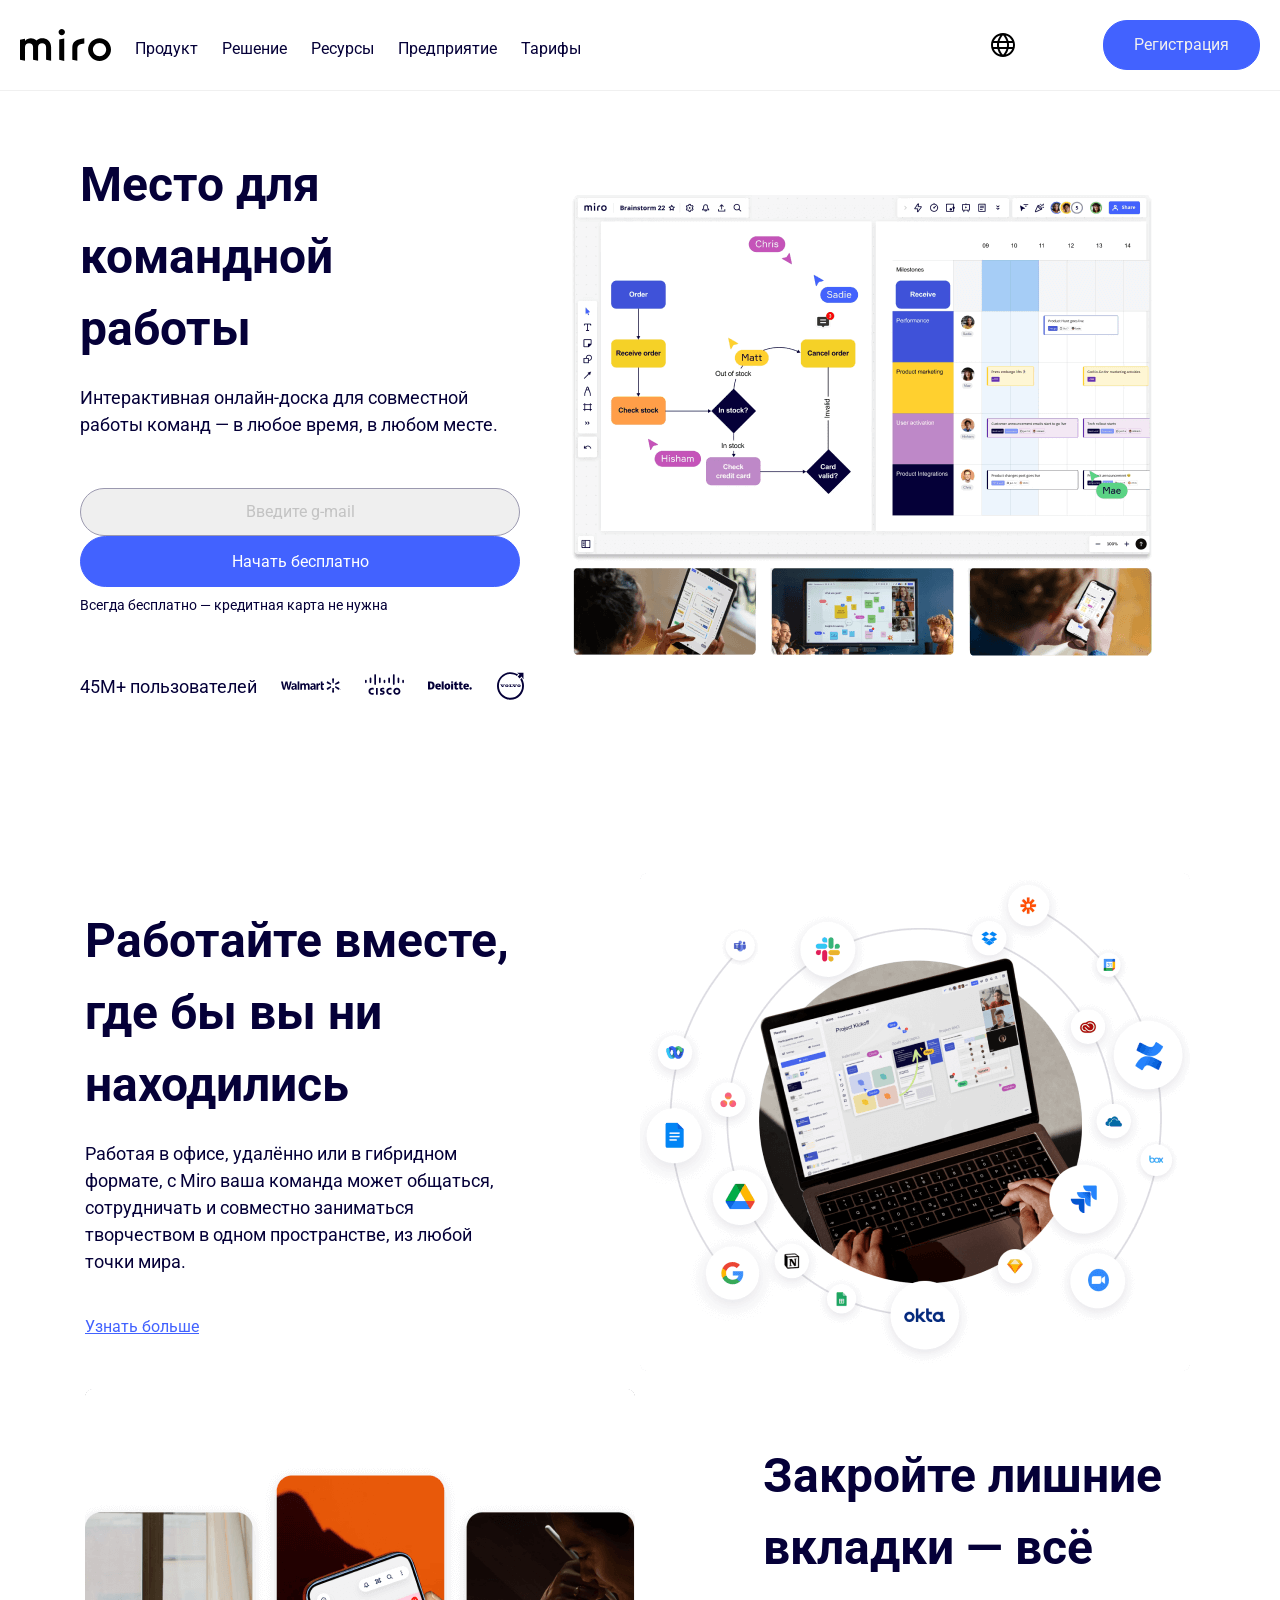
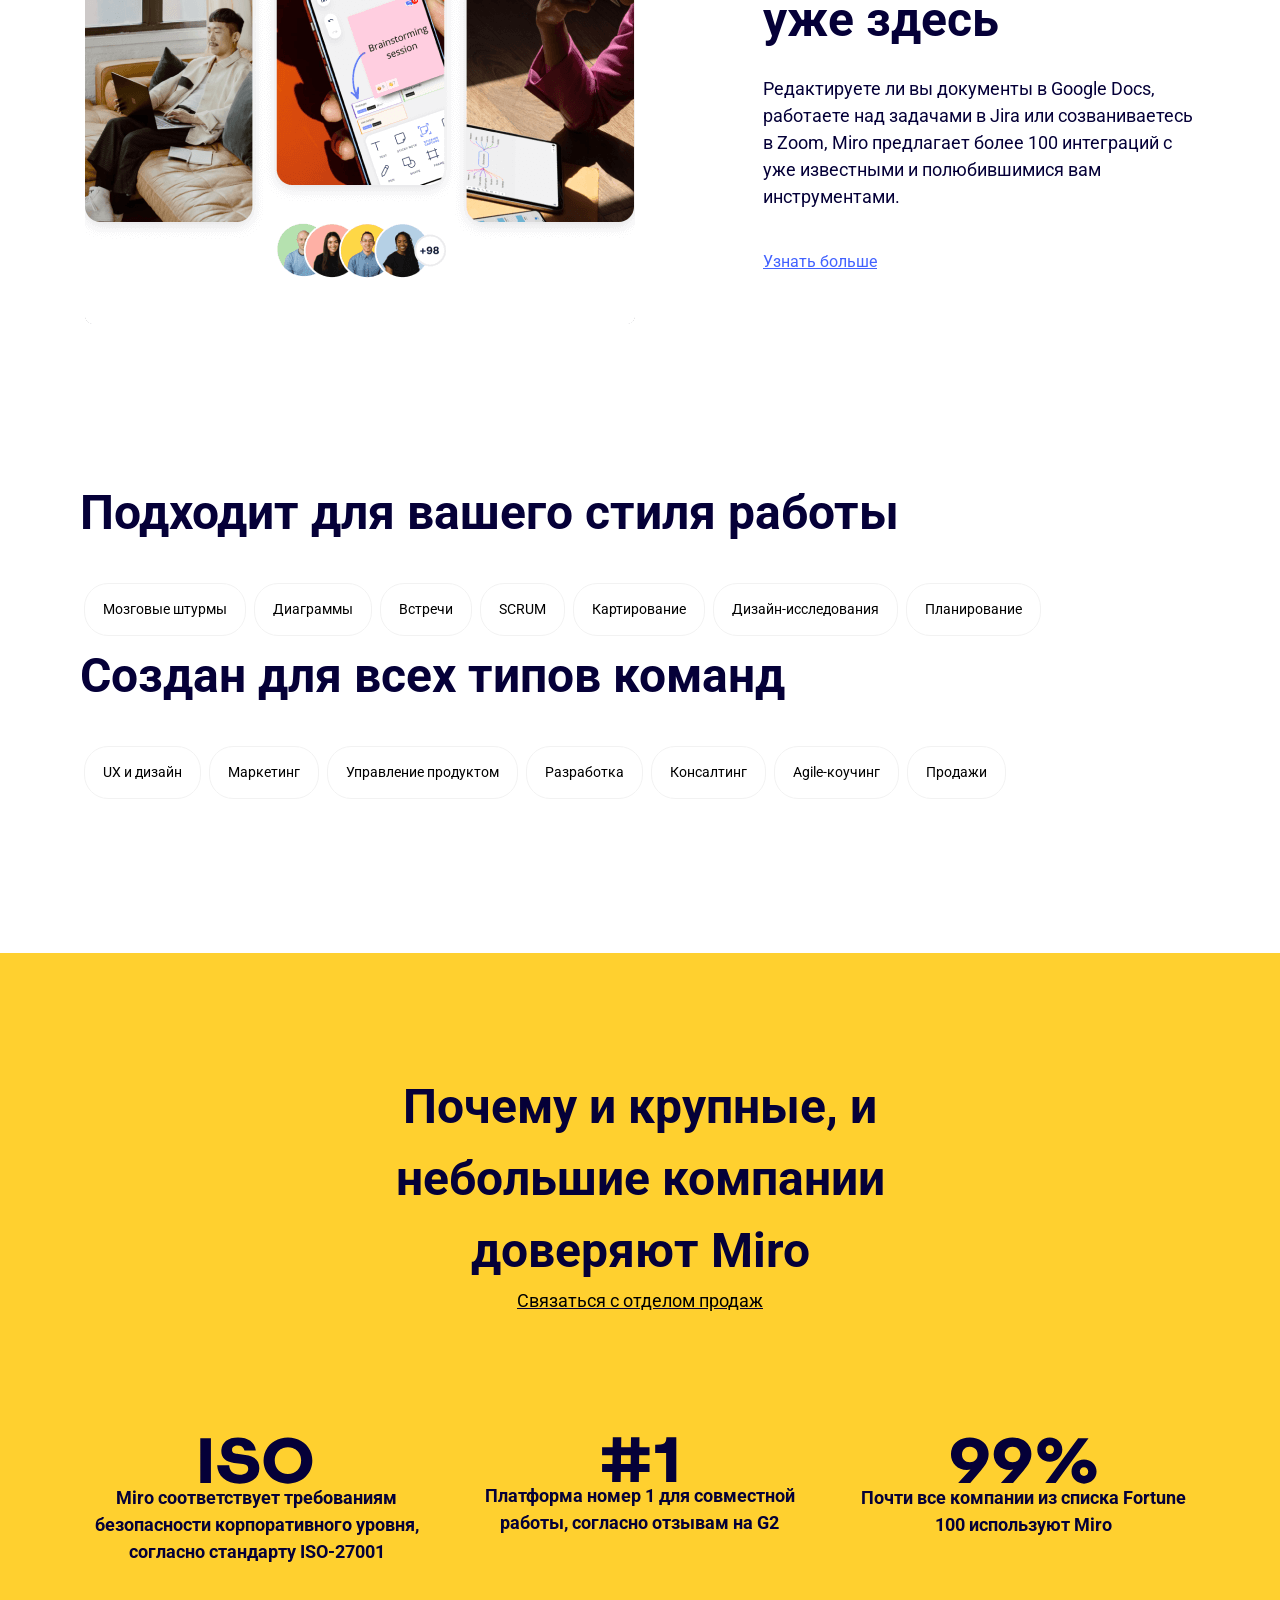
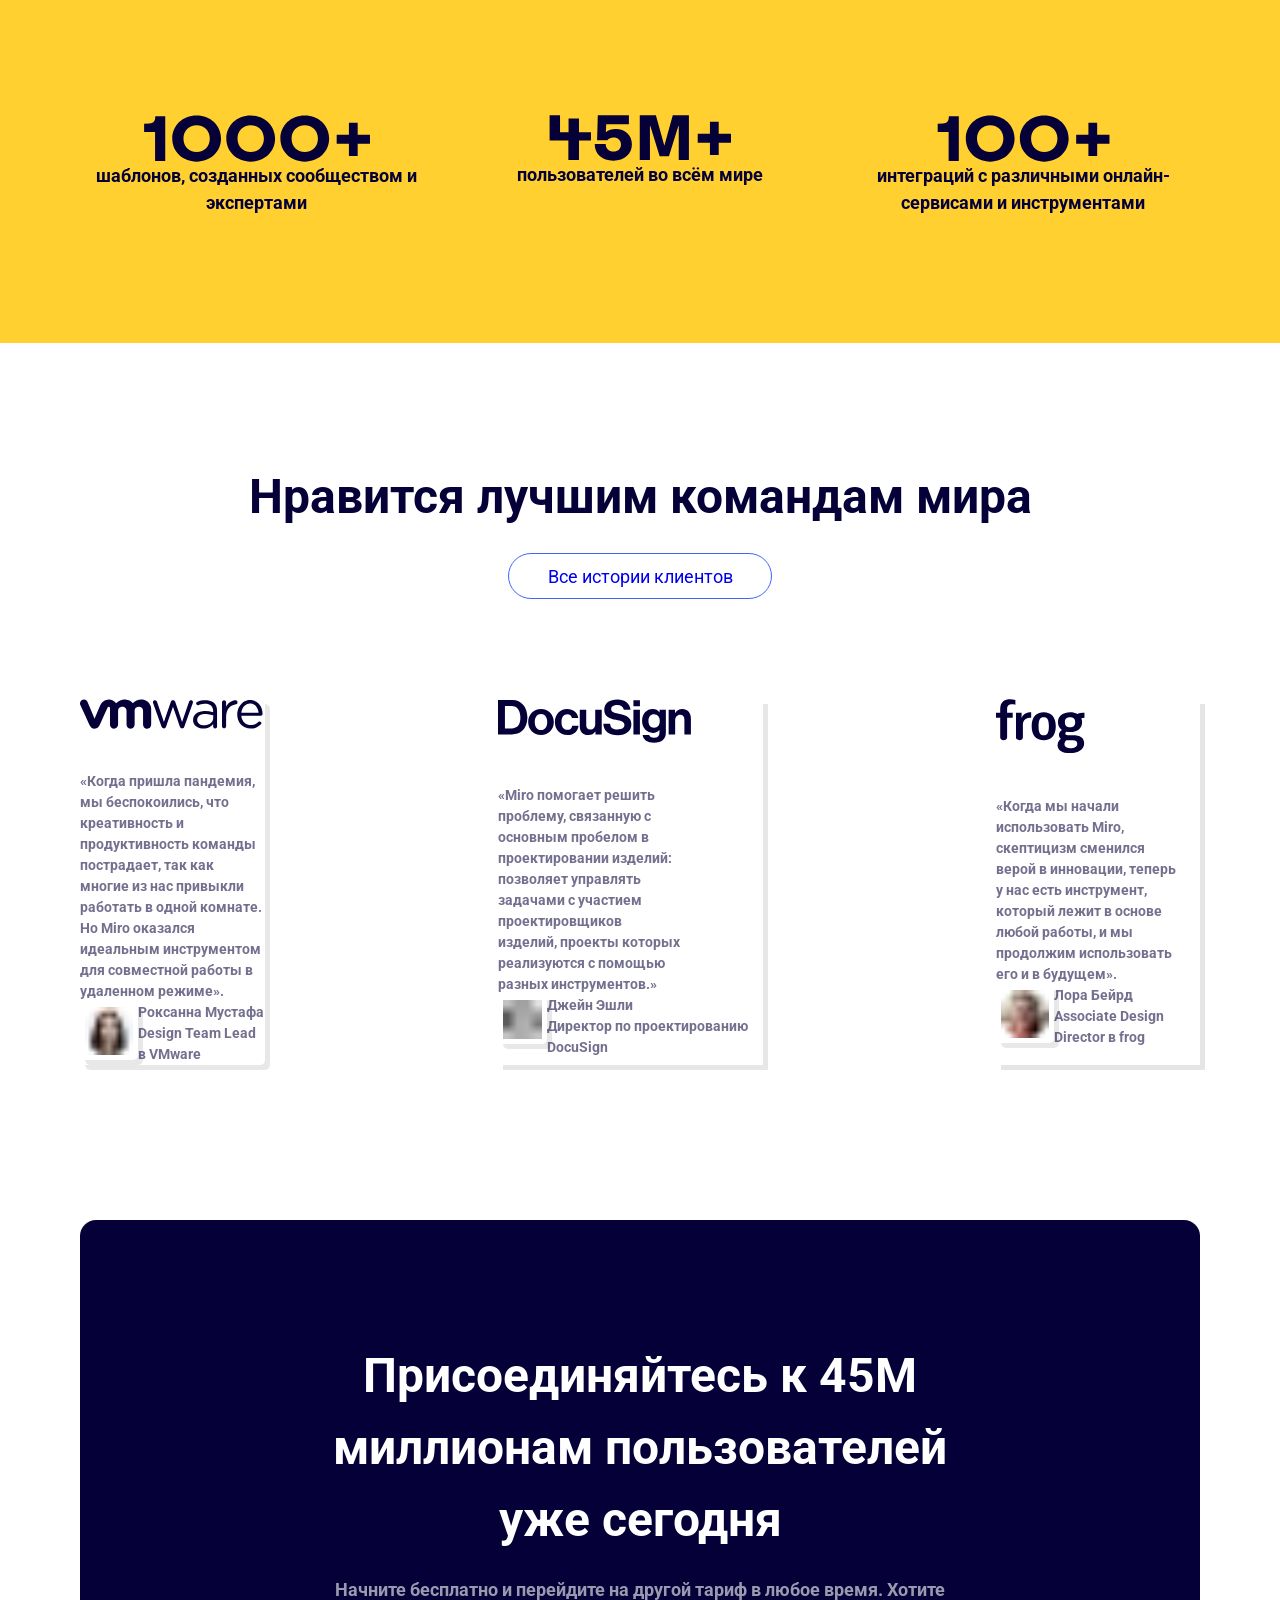
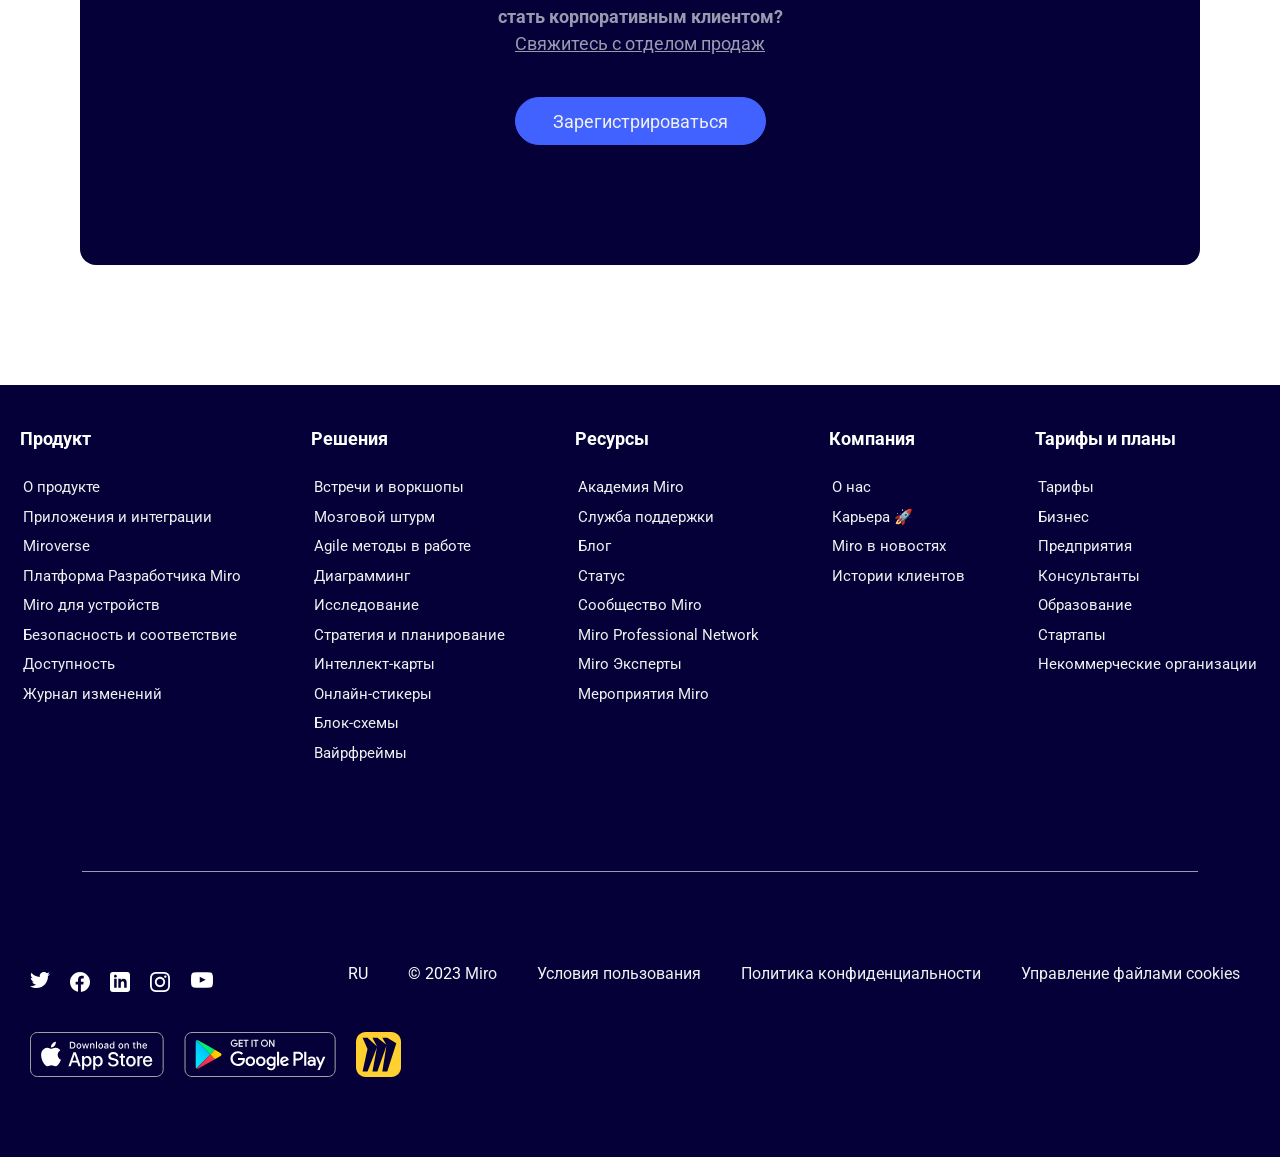
==== commit 21afa20e: "Add files via upload" ====
--- a/index.html
+++ b/index.html
@@ -1,12 +1,18 @@
 <!DOCTYPE html>
-<html lang="ru">
-<html lang="en">
+<html dir="ltr" lang="ru">
+
+
 
 <head>
     <meta charset="UTF-8">
     <meta http-equiv="X-UA-Compatible" content="IE=edge">
     <meta name="viewport" content="width=device-width, initial-scale=1.0">
-
+    <meta name="description" content="Miro">
+    <meta property="og:title" content="Миро"/>
+    <meta property="og:type" content="article" />
+    <meta property="og:url" content="https://iliaspaski.github.io/jubilant-octo-spork/ " />
+    <meta property="og:image" content="https://www.google.com/search?q=%D0%9A%D0%93%D0%91&rlz=1C1GCEU_ruBY1023BY1023&source=lnms&tbm=isch&sa=X&ved=2ahUKEwjggJDkgKL-AhUjnf0HHbaaDxMQ_AUoAXoECAIQAw&biw=1920&bih=969&dpr=1#imgrc=L-80_J6pIG6k1M&imgdii=ZMrC7iaFuck4aM"/>
+    <meta property="og:description" content="Миро"/>
 
     <title>Miro by Ilya.S.</title>
     <!--Google fonts-->
@@ -216,7 +222,7 @@
                                     <h3>Мозговой штурм</h3>
                                     <p>Генерируйте творческие идеи и развивайте их с помощью стикеров, изображений,
                                         интеллект-карт, видео, рисования и не только.</p>
-                                    <a>Узнать больше</a>
+                                    <a href = "https://iliaspaski.github.io/jubilant-octo-spork/">Узнать больше</a>
                                 </div>
                                 <img class="img" src="img/Tab_con1_1.svg" alt="img">
                             </div>
@@ -227,7 +233,7 @@
                                     <h3>Диаграммы</h3>
                                     <p>Генерируйте творческие идеи и развивайте их с помощью стикеров, изображений,
                                         интеллект-карт, видео, рисования и не только.</p>
-                                    <a>Узнать больше</a>
+                                    <a href = "https://iliaspaski.github.io/jubilant-octo-spork/">Узнать больше</a>
                                 </div>
                                 <img class="img" src="img/Tab_con1_1.svg" alt="img">
                             </div>
@@ -238,7 +244,7 @@
                                     <h3>Встречи</h3>
                                     <p>Генерируйте творческие идеи и развивайте их с помощью стикеров, изображений,
                                         интеллект-карт, видео, рисования и не только.</p>
-                                    <a>Узнать больше</a>
+                                    <a href = "https://iliaspaski.github.io/jubilant-octo-spork/">Узнать больше</a>
                                 </div>
                                 <img class="img" src="img/Tab_con1_1.svg" alt="img">
                             </div>
@@ -249,7 +255,7 @@
                                     <h3>SCRUM</h3>
                                     <p>Генерируйте творческие идеи и развивайте их с помощью стикеров, изображений,
                                         интеллект-карт, видео, рисования и не только.</p>
-                                    <a>Узнать больше</a>
+                                    <a href = "https://iliaspaski.github.io/jubilant-octo-spork/">Узнать больше</a>
                                 </div>
                                 <img class="img" src="img/Tab_con1_1.svg" alt="img">
                             </div>
@@ -260,7 +266,7 @@
                                     <h3>Картирование</h3>
                                     <p>Генерируйте творческие идеи и развивайте их с помощью стикеров, изображений,
                                         интеллект-карт, видео, рисования и не только.</p>
-                                    <a>Узнать больше</a>
+                                    <a href = "https://iliaspaski.github.io/jubilant-octo-spork/">Узнать больше</a>
                                 </div>
                                 <img class="img" src="img/Tab_con1_1.svg" alt="img">
                             </div>
@@ -272,7 +278,7 @@
                                     <h3>Дизайн-исследования</h3>
                                     <p>Генерируйте творческие идеи и развивайте их с помощью стикеров, изображений,
                                         интеллект-карт, видео, рисования и не только.</p>
-                                    <a>Узнать больше</a>
+                                    <a href = "https://iliaspaski.github.io/jubilant-octo-spork/">Узнать больше</a>
                                 </div>
                                 <img class="img" src="img/Tab_con1_1.svg" alt="img">
                             </div>
@@ -284,7 +290,7 @@
                                     <h3>Планирование</h3>
                                     <p>Генерируйте творческие идеи и развивайте их с помощью стикеров, изображений,
                                         интеллект-карт, видео, рисования и не только.</p>
-                                    <a>Узнать больше</a>
+                                    <a href = "https://iliaspaski.github.io/jubilant-octo-spork/">Узнать больше</a>
                                 </div>
                                 <img class="img" src="img/Tab_con1_1.svg" alt="img">
                             </div>
@@ -312,7 +318,7 @@
                                     <p>Создавайте вайрфреймы</p>
                                     <p>Подключайте заказчиков к процессу дизайна</p>
                                     <p>Проводите вовлекающие дизайн-воркшопы</p>
-                                    <a>Узнать больше</a>
+                                    <a href = "https://iliaspaski.github.io/jubilant-octo-spork/">Узнать больше</a>
                                 </div>
                                 <img class="img" src="img/Tab_con2_1.svg" alt="img">
                             </div>
@@ -324,7 +330,7 @@
                                     <p>Создавайте вайрфреймы</p>
                                     <p>Подключайте заказчиков к процессу дизайна</p>
                                     <p>Проводите вовлекающие дизайн-воркшопы</p>
-                                    <a>Узнать больше</a>
+                                    <a href = "https://iliaspaski.github.io/jubilant-octo-spork/">Узнать больше</a>
                                 </div>
                                 <img class="img" src="img/Tab_con2_1.svg" alt="img">
                             </div>
@@ -336,7 +342,7 @@
                                     <p>Создавайте вайрфреймы</p>
                                     <p>Подключайте заказчиков к процессу дизайна</p>
                                     <p>Проводите вовлекающие дизайн-воркшопы</p>
-                                    <a>Узнать больше</a>
+                                    <a href = "https://iliaspaski.github.io/jubilant-octo-spork/">Узнать больше</a>
                                 </div>
                                 <img class="img" src="img/Tab_con2_1.svg" alt="img">
                             </div>
@@ -348,7 +354,7 @@
                                     <p>Создавайте вайрфреймы</p>
                                     <p>Подключайте заказчиков к процессу дизайна</p>
                                     <p>Проводите вовлекающие дизайн-воркшопы</p>
-                                    <a>Узнать больше</a>
+                                    <a href = "https://iliaspaski.github.io/jubilant-octo-spork/">Узнать больше</a>
                                 </div>
                                 <img class="img" src="img/Tab_con2_1.svg" alt="img">
                             </div>
@@ -360,7 +366,7 @@
                                     <p>Создавайте вайрфреймы</p>
                                     <p>Подключайте заказчиков к процессу дизайна</p>
                                     <p>Проводите вовлекающие дизайн-воркшопы</p>
-                                    <a>Узнать больше</a>
+                                    <a href = "https://iliaspaski.github.io/jubilant-octo-spork/">Узнать больше</a>
                                 </div>
                                 <img class="img" src="img/Tab_con2_1.svg" alt="img">
                             </div>
@@ -373,7 +379,7 @@
                                     <p>Создавайте вайрфреймы</p>
                                     <p>Подключайте заказчиков к процессу дизайна</p>
                                     <p>Проводите вовлекающие дизайн-воркшопы</p>
-                                    <a>Узнать больше</a>
+                                    <a href = "https://iliaspaski.github.io/jubilant-octo-spork/">Узнать больше</a>
                                 </div>
                                 <img class="img" src="img/Tab_con2_1.svg" alt="img">
                             </div>
@@ -385,7 +391,7 @@
                                     <p>Создавайте вайрфреймы</p>
                                     <p>Подключайте заказчиков к процессу дизайна</p>
                                     <p>Проводите вовлекающие дизайн-воркшопы</p>
-                                    <a>Узнать больше</a>
+                                    <a href = "https://iliaspaski.github.io/jubilant-octo-spork/">Узнать больше</a>
                                 </div>
                                 <img class="img" src="img/Tab_con2_1.svg" alt="img">
                             </div>
@@ -437,8 +443,7 @@
         <main>
             <div class="reviews__settings">
                 <h1>Нравится лучшим командам мира</h1>
-                <button class="history"><a href="https://miro.com/blog/customer-stories/"><a
-                            href="https://miro.com/blog/customer-stories/">Все истории клиентов</a>
+                <button class="history"><a href="https://miro.com/blog/customer-stories/">Все истории клиентов</a>
                     </a></button>
                 <div class="reviews">
                     <div class="reviews1">
@@ -535,7 +540,7 @@
                     <h1>Решения</h1>
                     <p><a href="https://miro.com/ru/meetings-and-workshops/">Встречи и воркшопы</a></p>
                     <p><a href="https://miro.com/ru/brainstorming/">Мозговой штурм</a></p>
-                    <p><a href="https://miro.com/ru/agile/">Agile методы в работе</a>https://miro.com/ru/agile/</p>
+                    <p><a href="https://miro.com/ru/agile/">Agile методы в работе</a></p>
                     <p><a href="https://miro.com/ru/diagramming/">Диаграмминг</a></p>
                     <p><a href="https://miro.com/ru/online-canvas-for-design/">Исследование</a></p>
                     <p><a href="https://miro.com/ru/strategic-planning/">Стратегия и планирование</a></p>
--- a/style.css
+++ b/style.css
@@ -262,7 +262,7 @@
 }
 
 .output a {
-  color: #f0f0f0;
+  color: #ffffff;
   text-decoration: none;
 }
 
@@ -365,7 +365,7 @@
   }
 }
 
-.img1 {
+.img {
   animation-name: grow;
   animation-duration: 3s;
   animation-timing-function: ease-in-out;
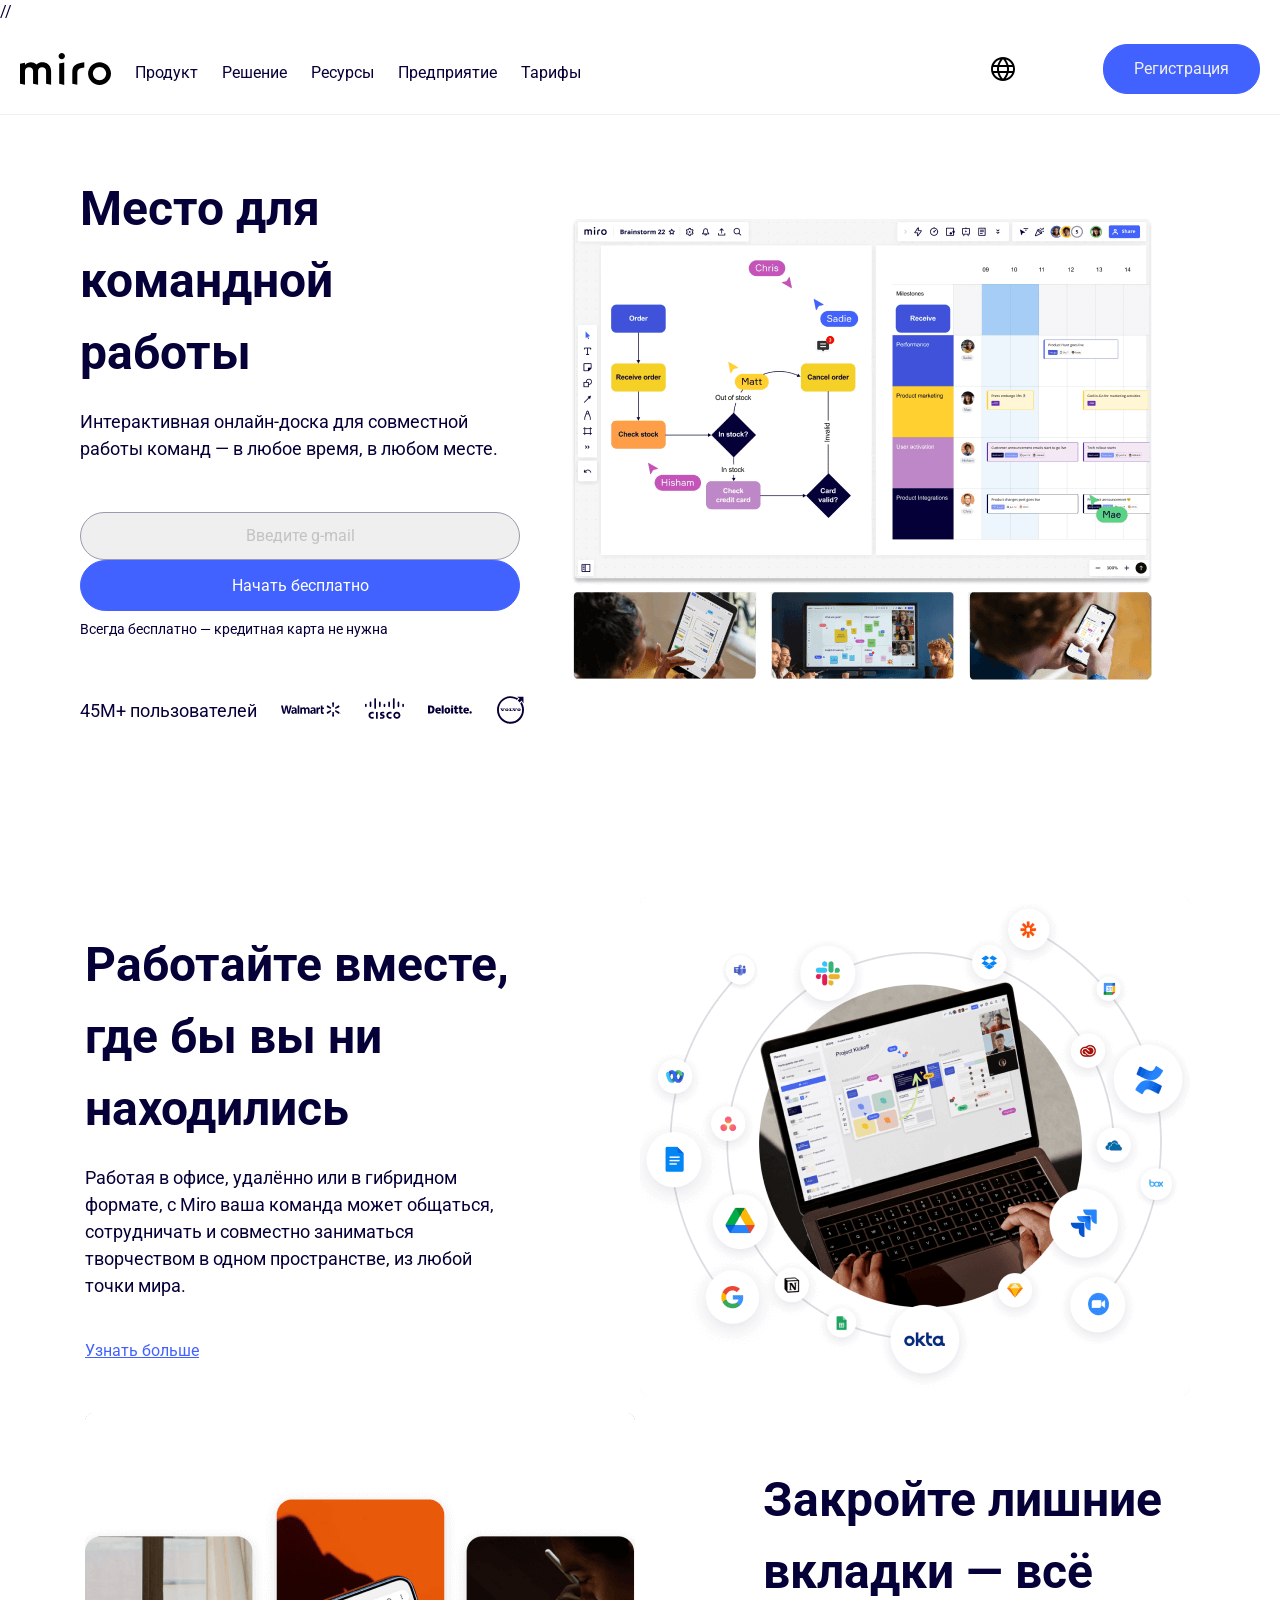
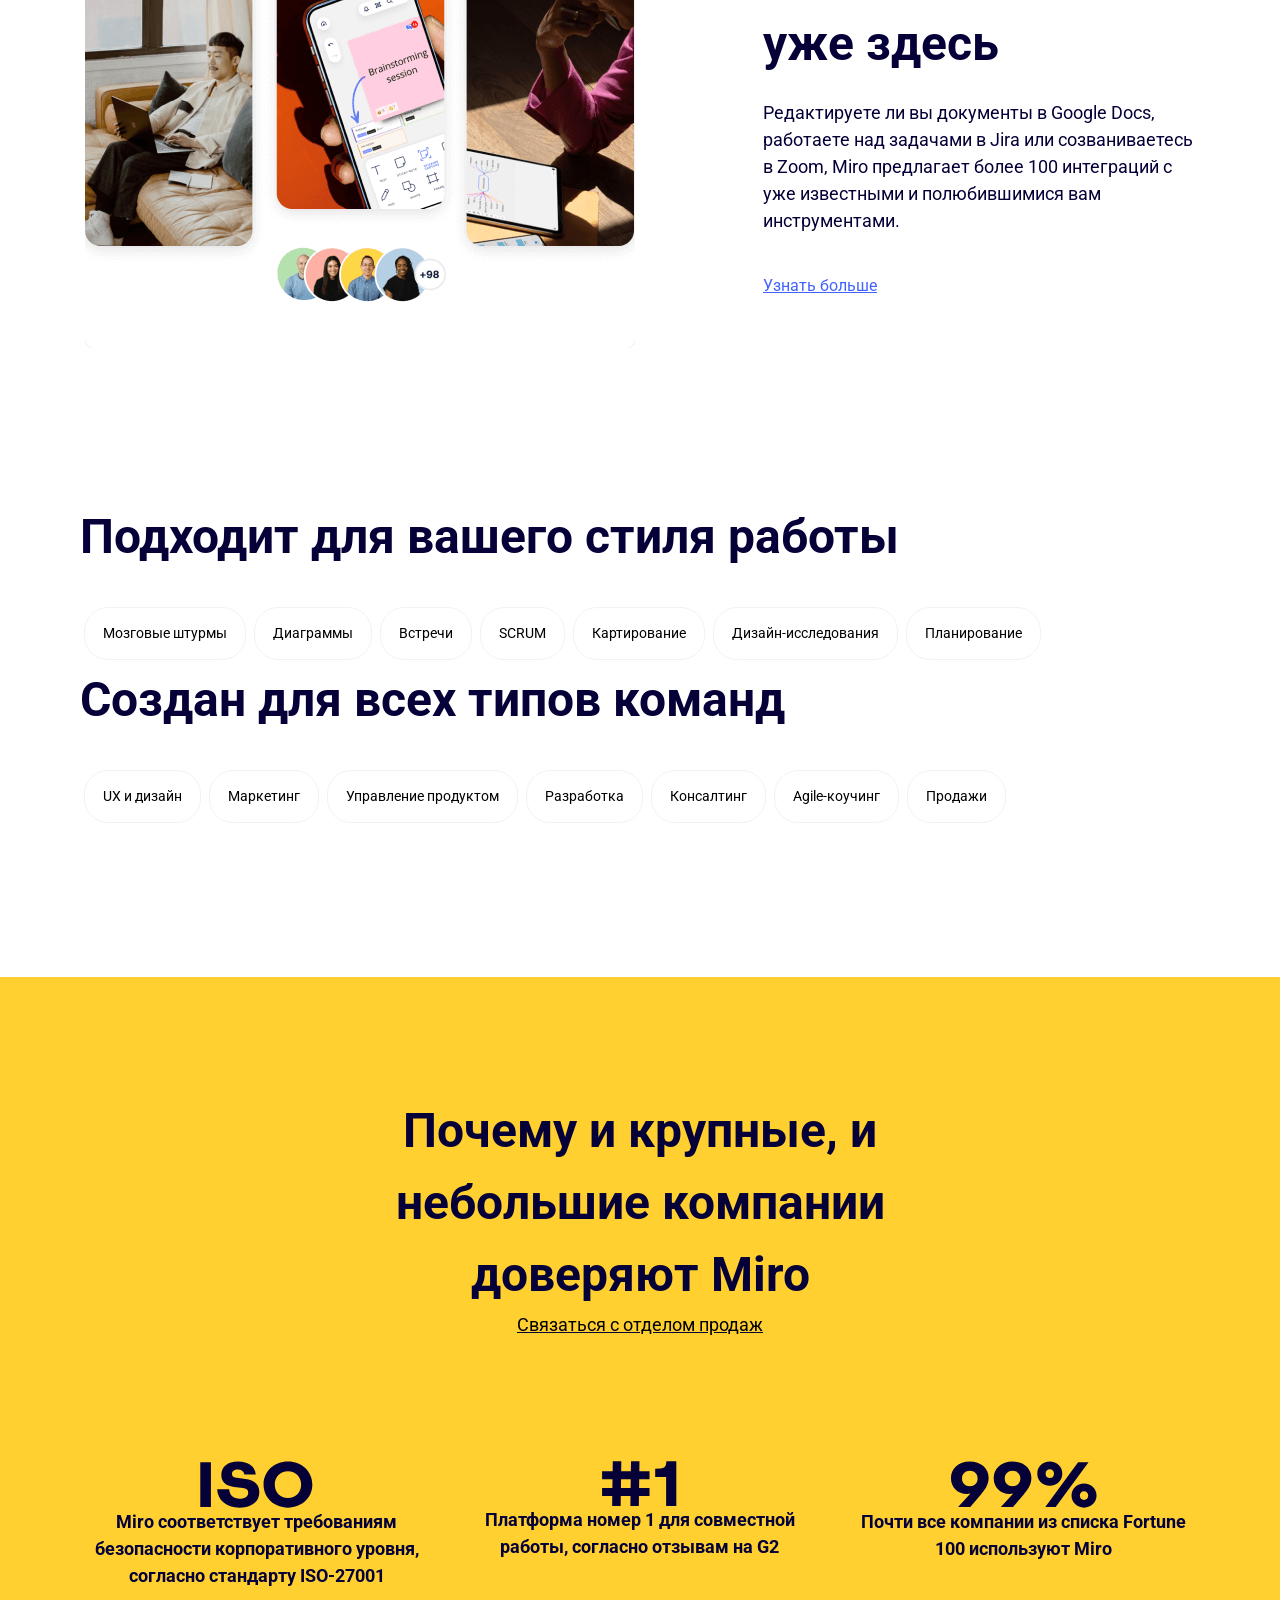
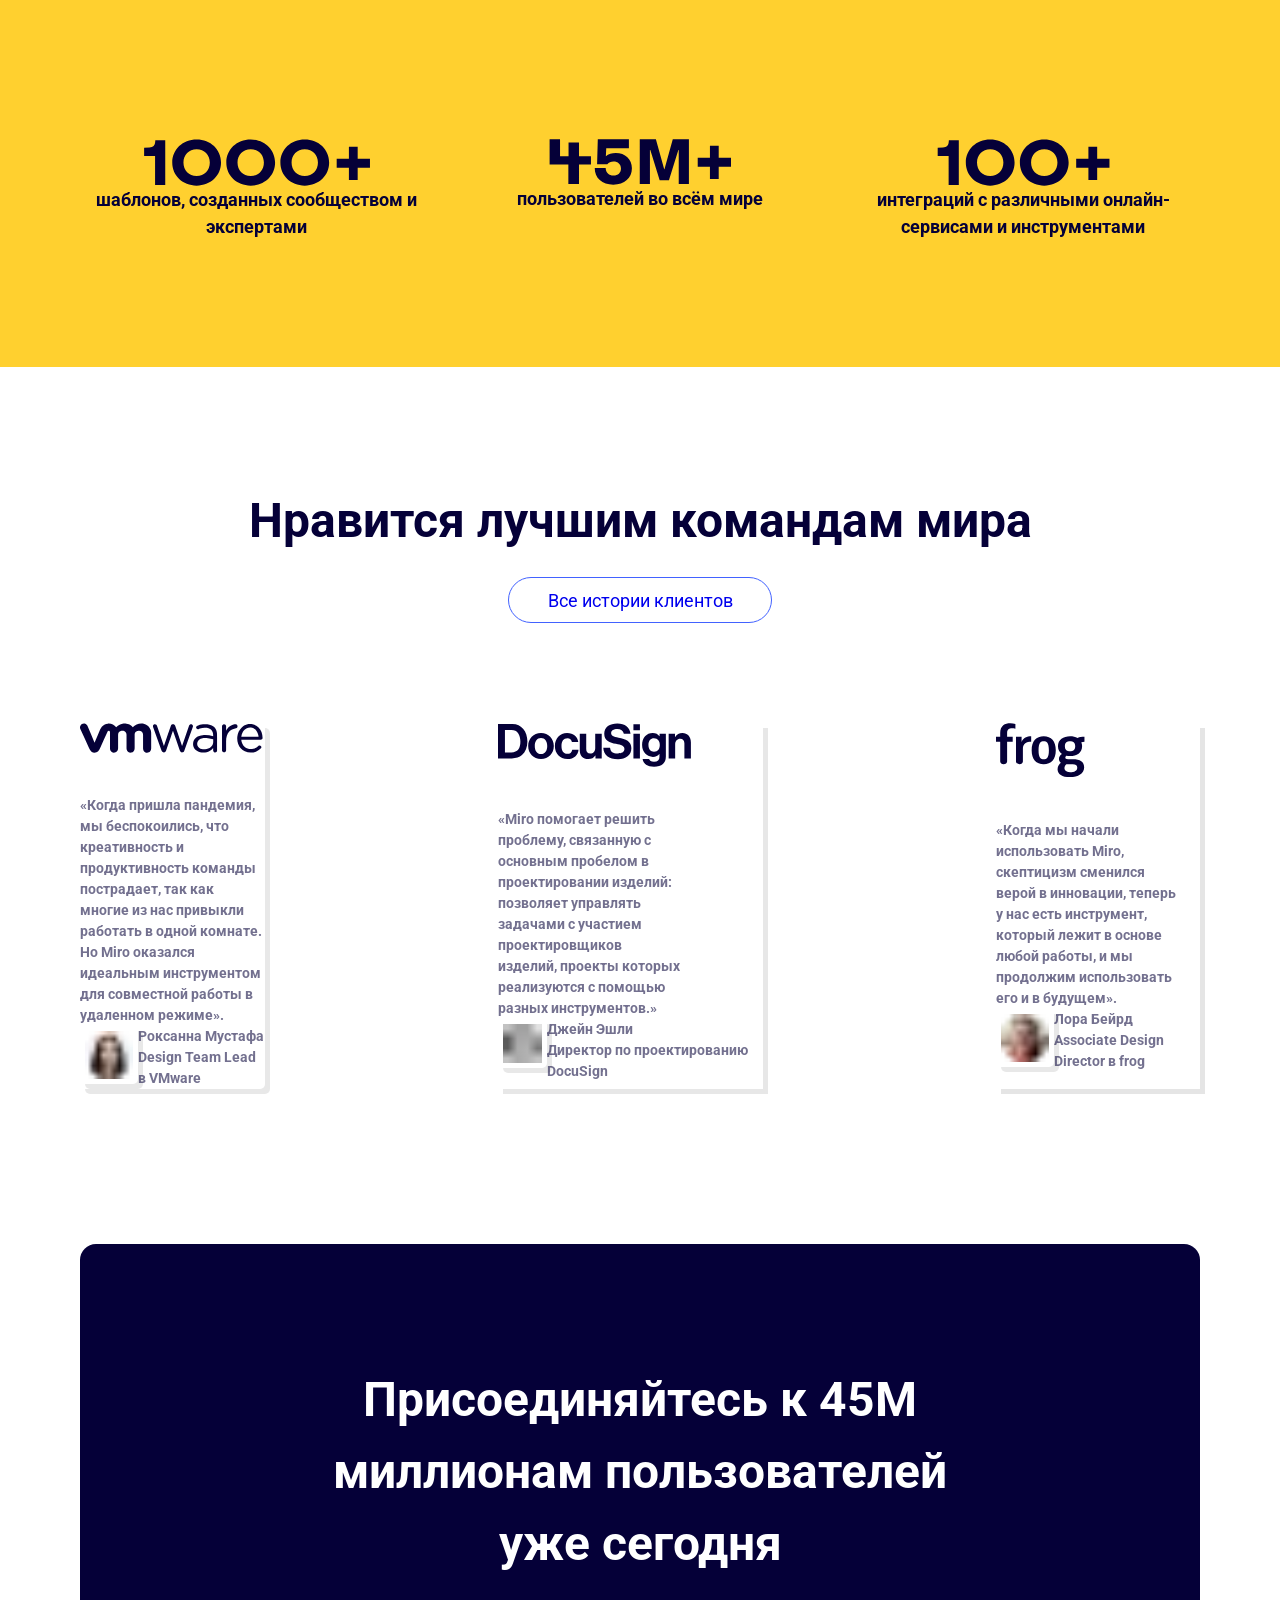
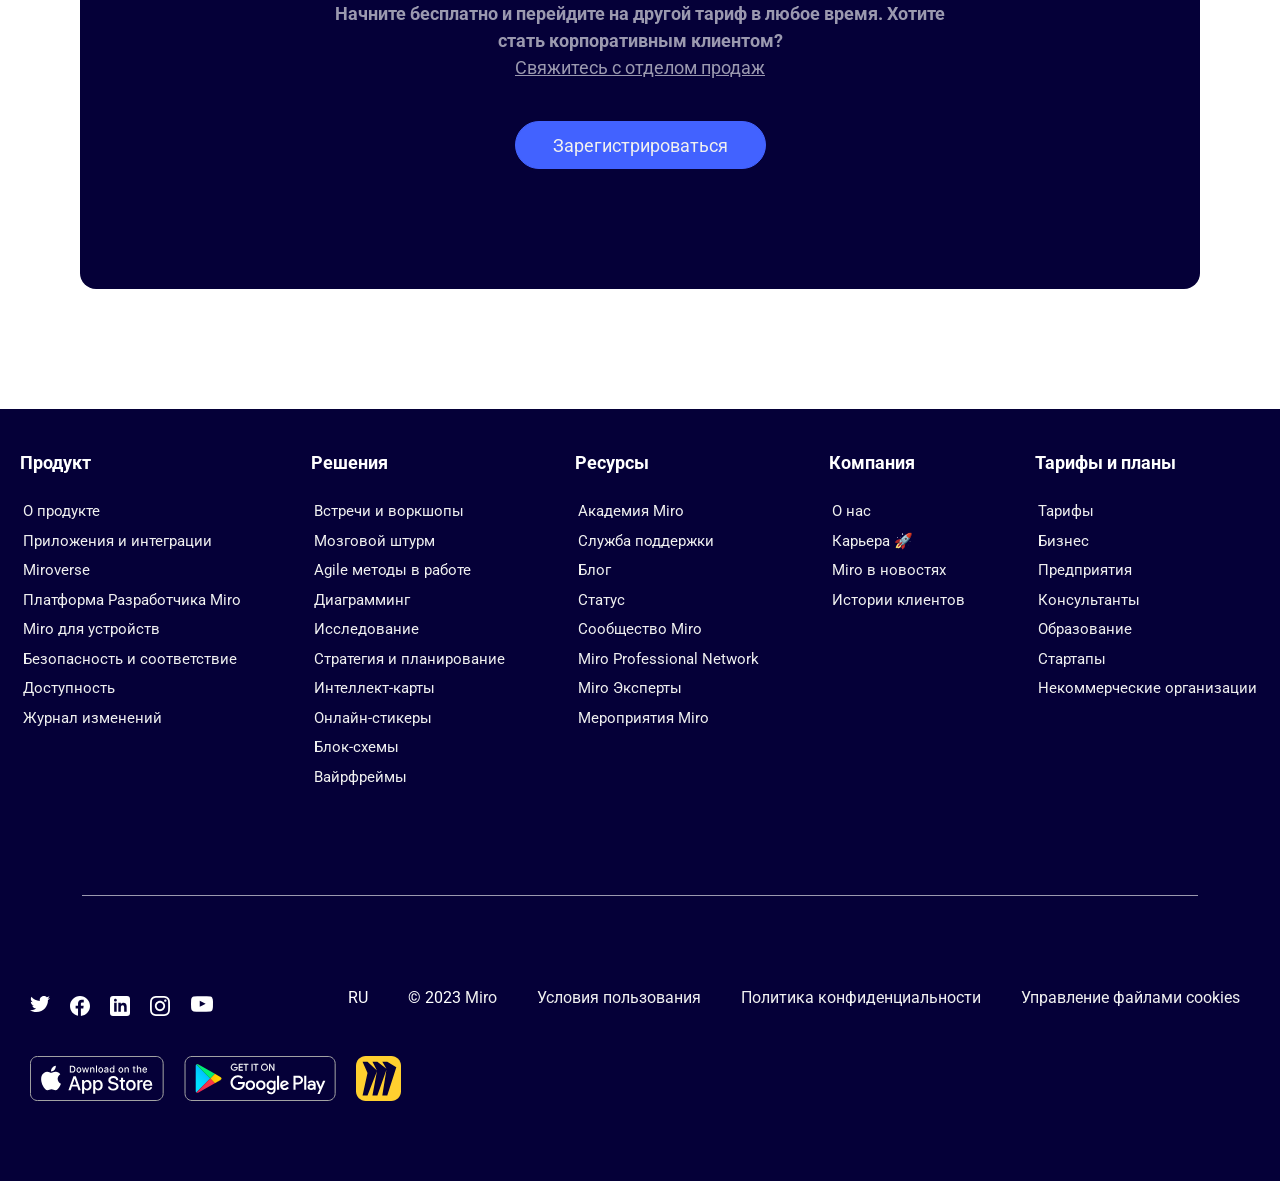
==== commit 0c80e41e: "Version 2.5" ====
--- a/index.html
+++ b/index.html
@@ -9,12 +9,13 @@
     <meta name="viewport" content="width=device-width, initial-scale=1.0">
     <meta name="description" content="Miro">
     <meta property="og:title" content="Миро"/>
-    <meta property="og:type" content="article" />
+    <meta property="og:type" content="article"/>
     <meta property="og:url" content="https://iliaspaski.github.io/jubilant-octo-spork/ " />
     <meta property="og:image" content="https://www.google.com/search?q=%D0%9A%D0%93%D0%91&rlz=1C1GCEU_ruBY1023BY1023&source=lnms&tbm=isch&sa=X&ved=2ahUKEwjggJDkgKL-AhUjnf0HHbaaDxMQ_AUoAXoECAIQAw&biw=1920&bih=969&dpr=1#imgrc=L-80_J6pIG6k1M&imgdii=ZMrC7iaFuck4aM"/>
     <meta property="og:description" content="Миро"/>
 
     <title>Miro by Ilya.S.</title>
+    <link rel="manifest" href="manifest.webmanifest">
     <!--Google fonts-->
     <link rel="preconnect" href="https://fonts.googleapis.com">
     <link rel="preconnect" href="https://fonts.gstatic.com" crossorigin>
@@ -30,6 +31,7 @@
     <link href="media.css" rel="stylesheet">
     <script defer src="https://unpkg.com/aos@2.3.1/dist/aos.js"></script>
     <script defer src="index.js"></script>
+    //<script defer src="sw.js"></script>
 </head>
 
 <body>
@@ -607,6 +609,17 @@
             </div>
         </div>
     </footer>
+    <script>
+        if ("serviceWorker" in navigator) {
+            self.addEventListener("load", async () => {
+                const container = navigator.serviceWorker;
+                if (container.controller === null) {
+                    const reg = await container.register("sw.js");
+                }
+            });
+        }
+    </script>
+    
 </body>
 
 </html>
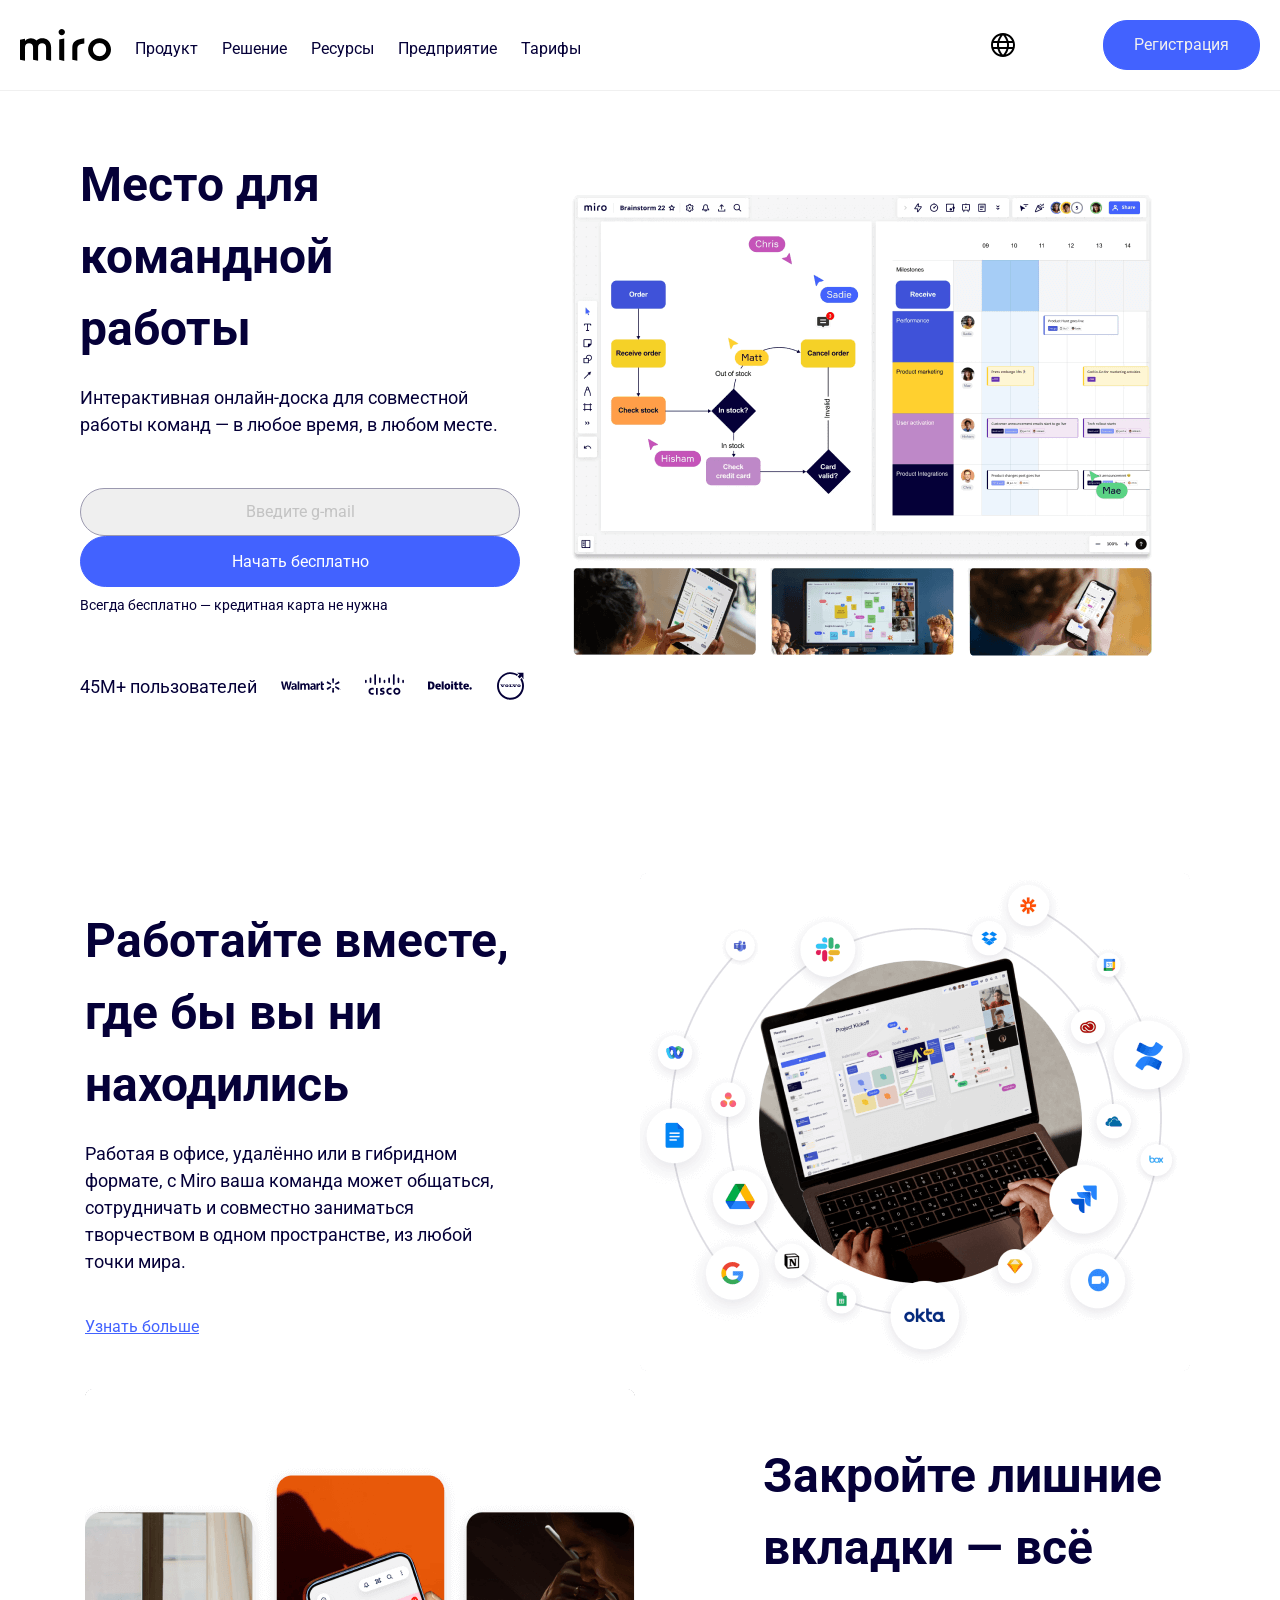
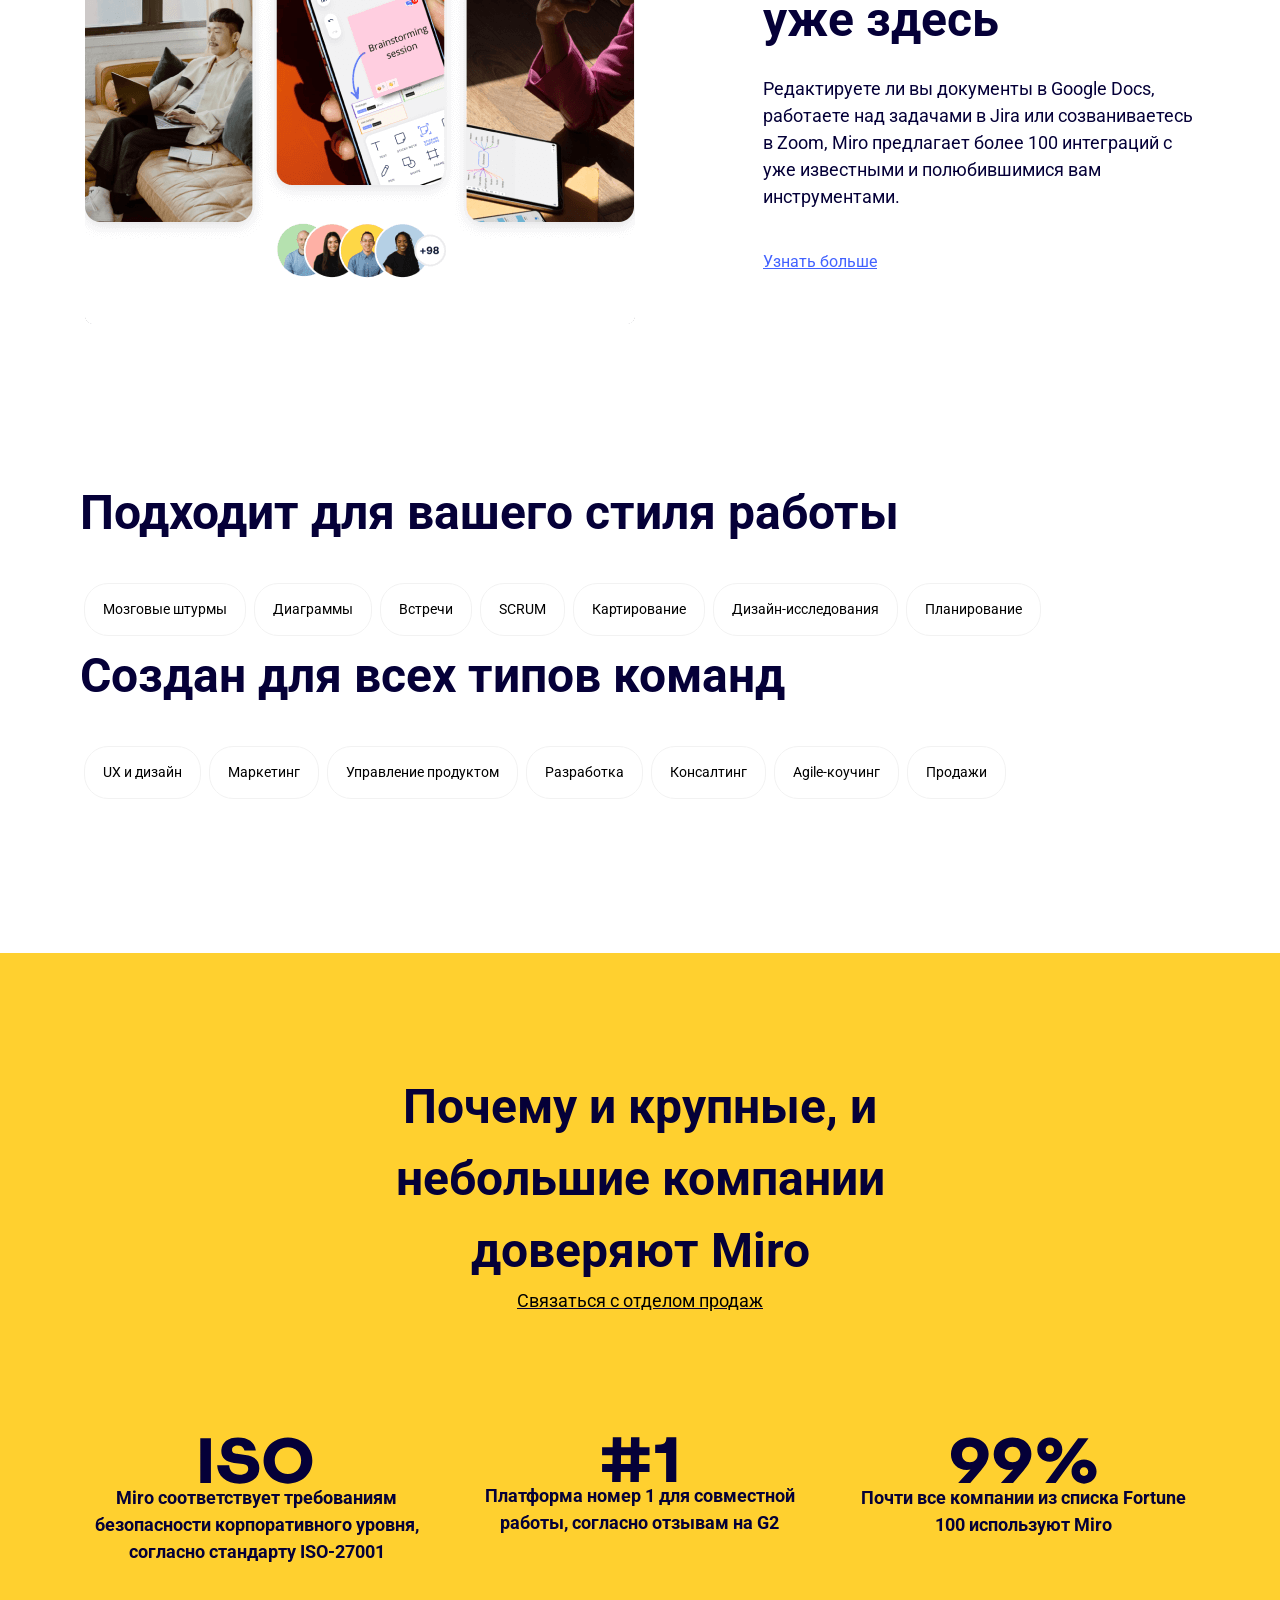
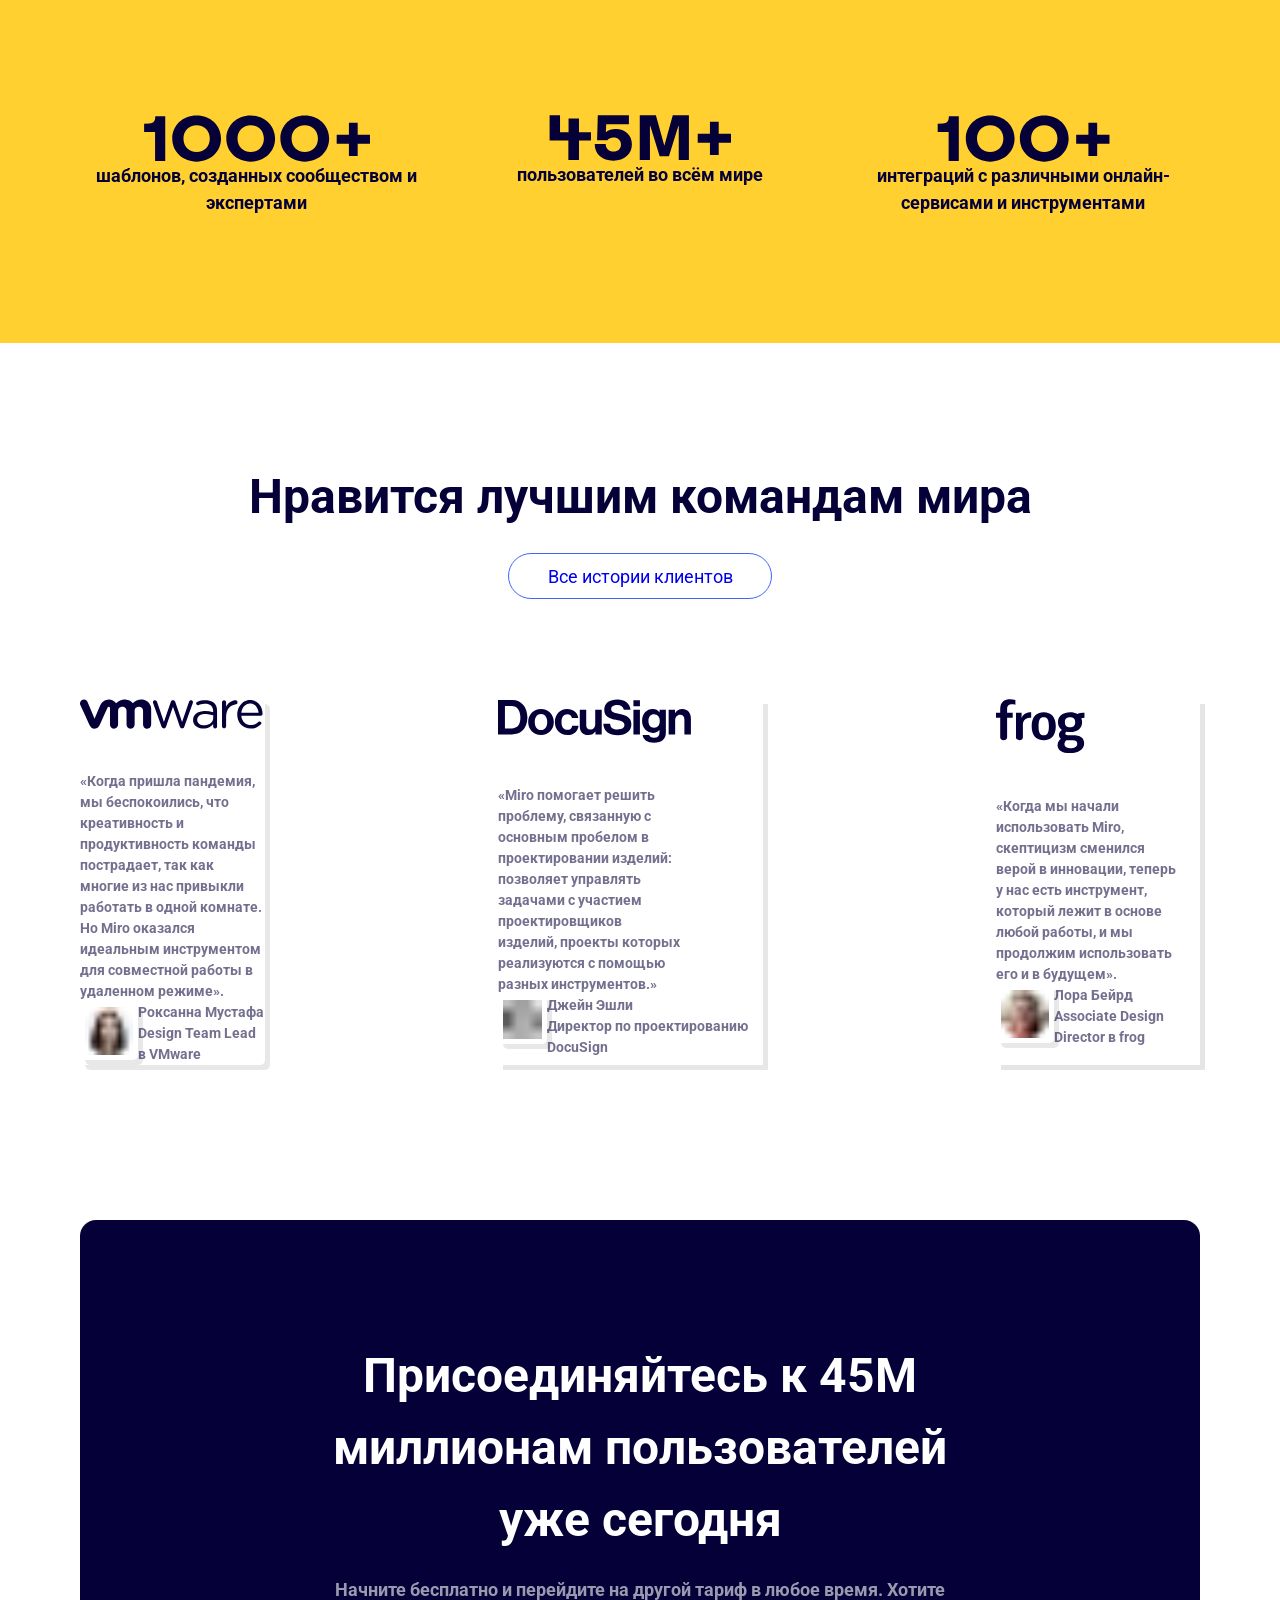
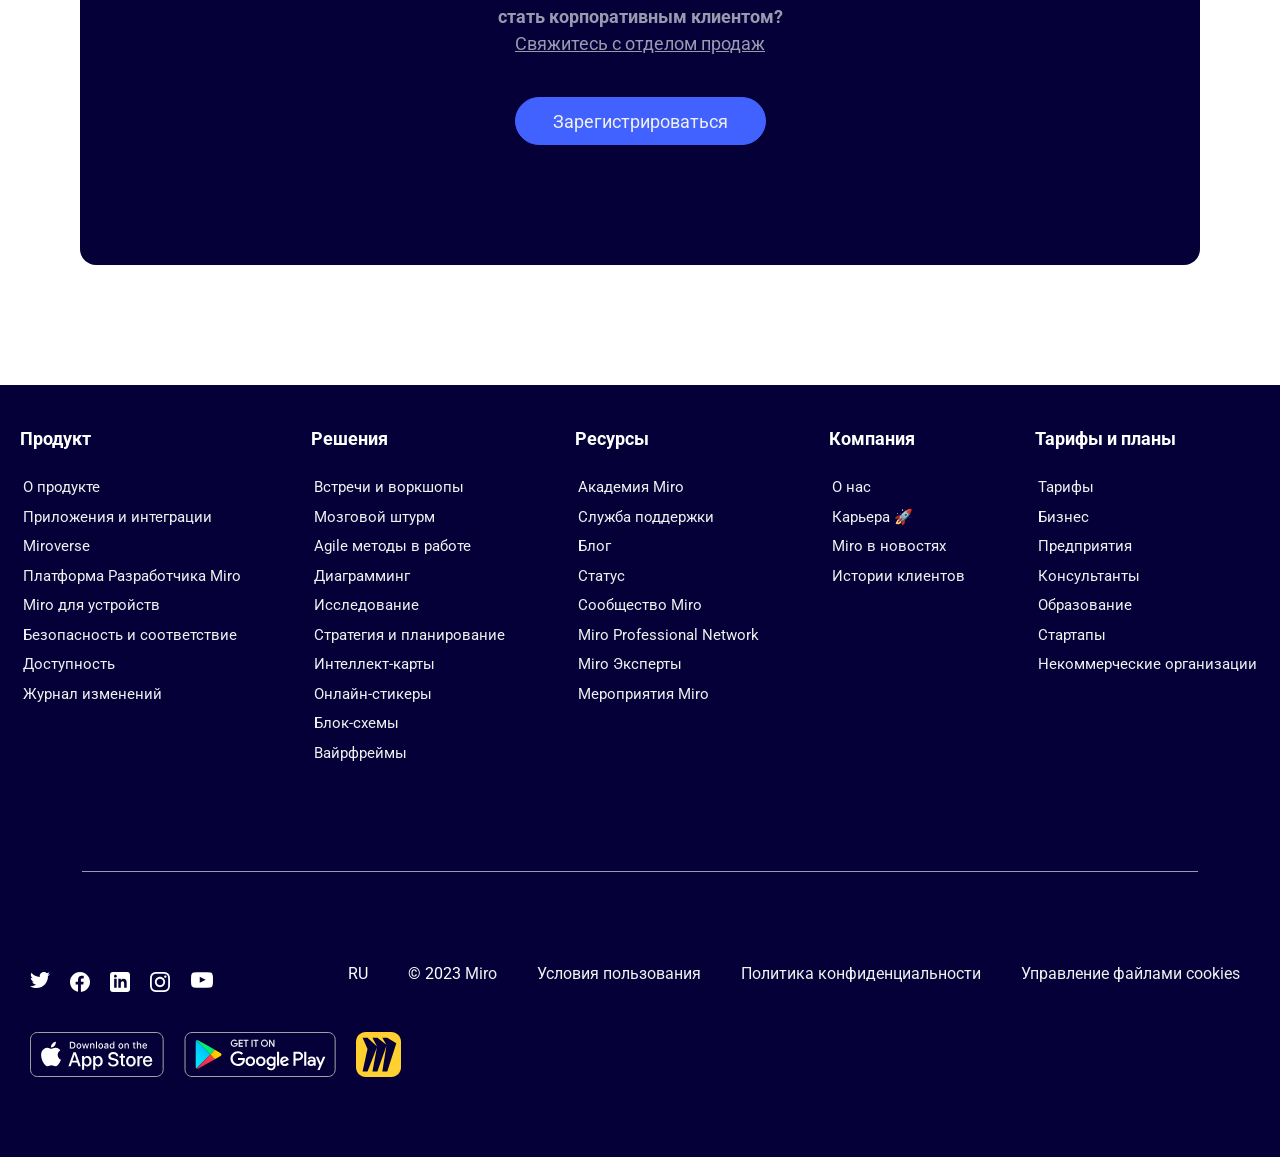
==== commit b1c0cb48: "Add files via upload" ====
--- a/index.html
+++ b/index.html
@@ -31,8 +31,8 @@
     <link href="media.css" rel="stylesheet">
     <script defer src="https://unpkg.com/aos@2.3.1/dist/aos.js"></script>
     <script defer src="index.js"></script>
-    //<script defer src="sw.js"></script>
-</head>
+    <script defer src="sw.js"></script>
+    </head>
 
 <body>
 
@@ -619,7 +619,7 @@
             });
         }
     </script>
-    
+
 </body>
 
 </html>
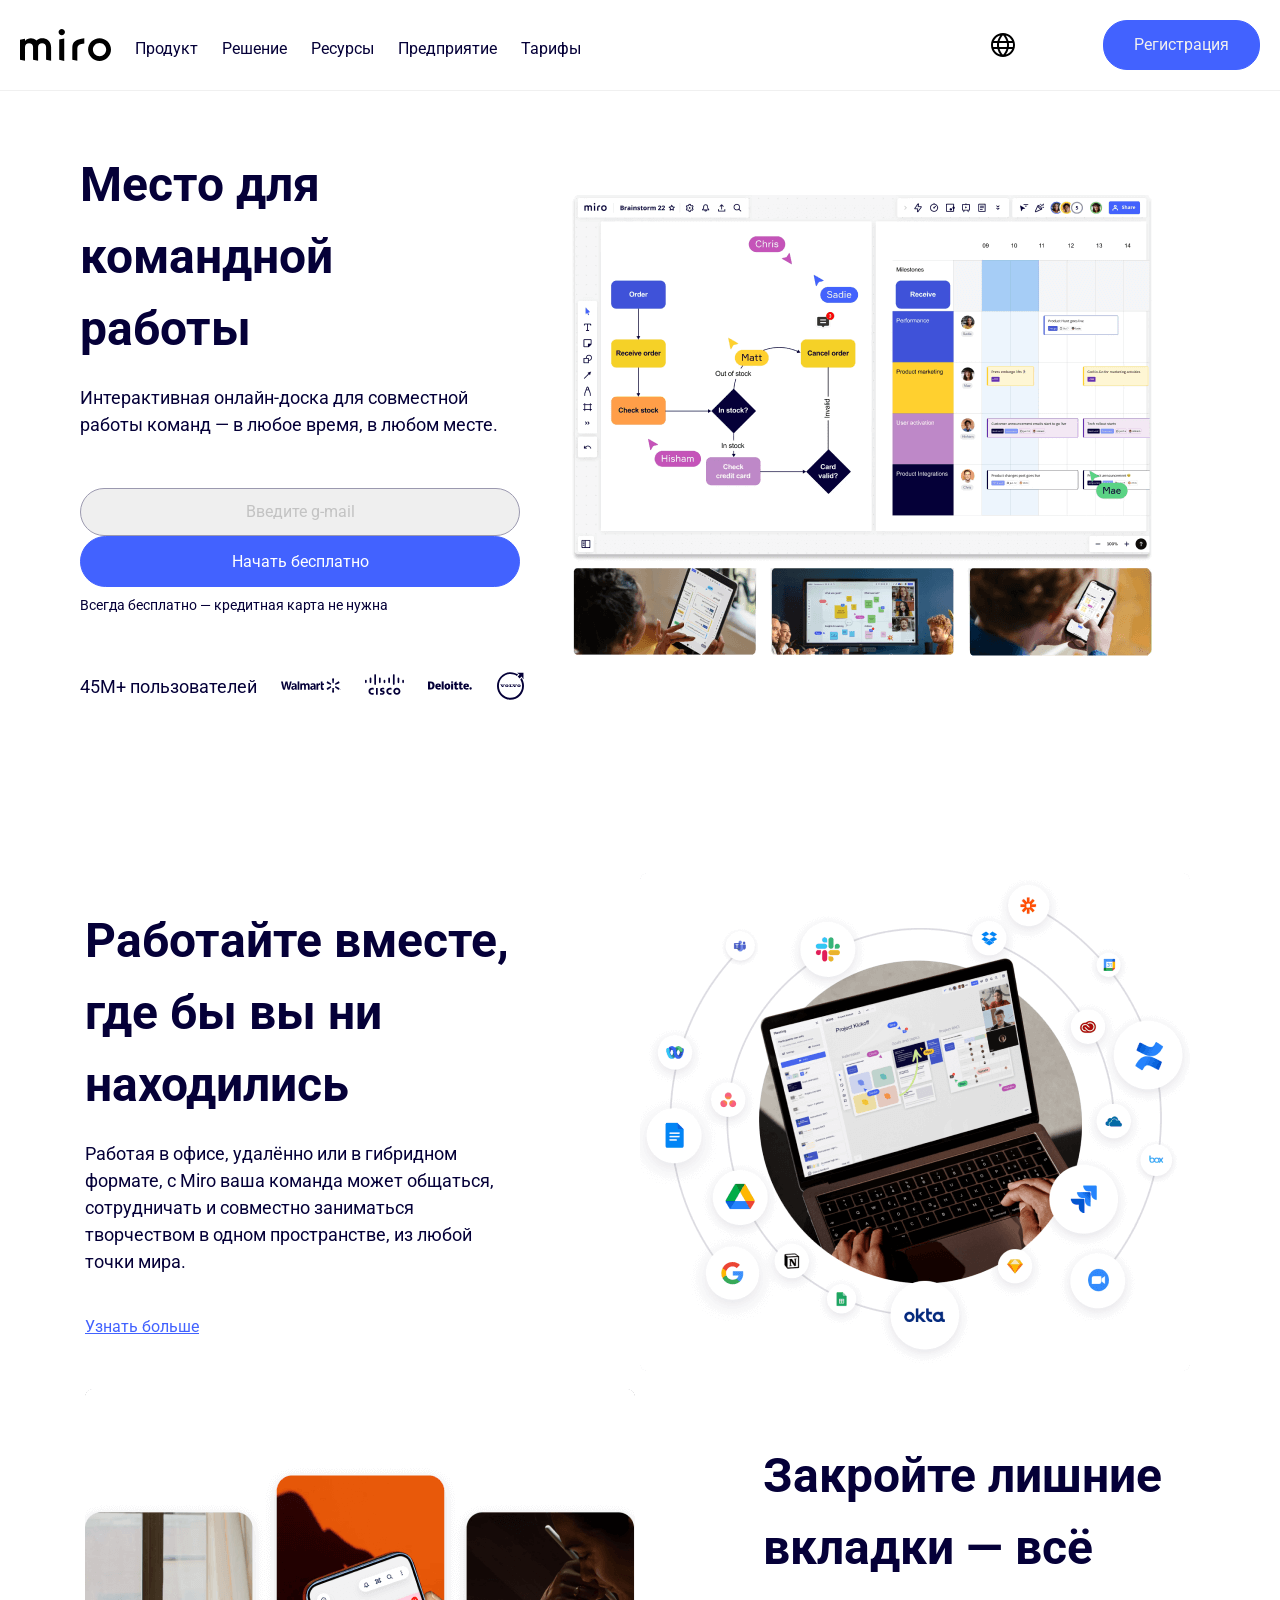
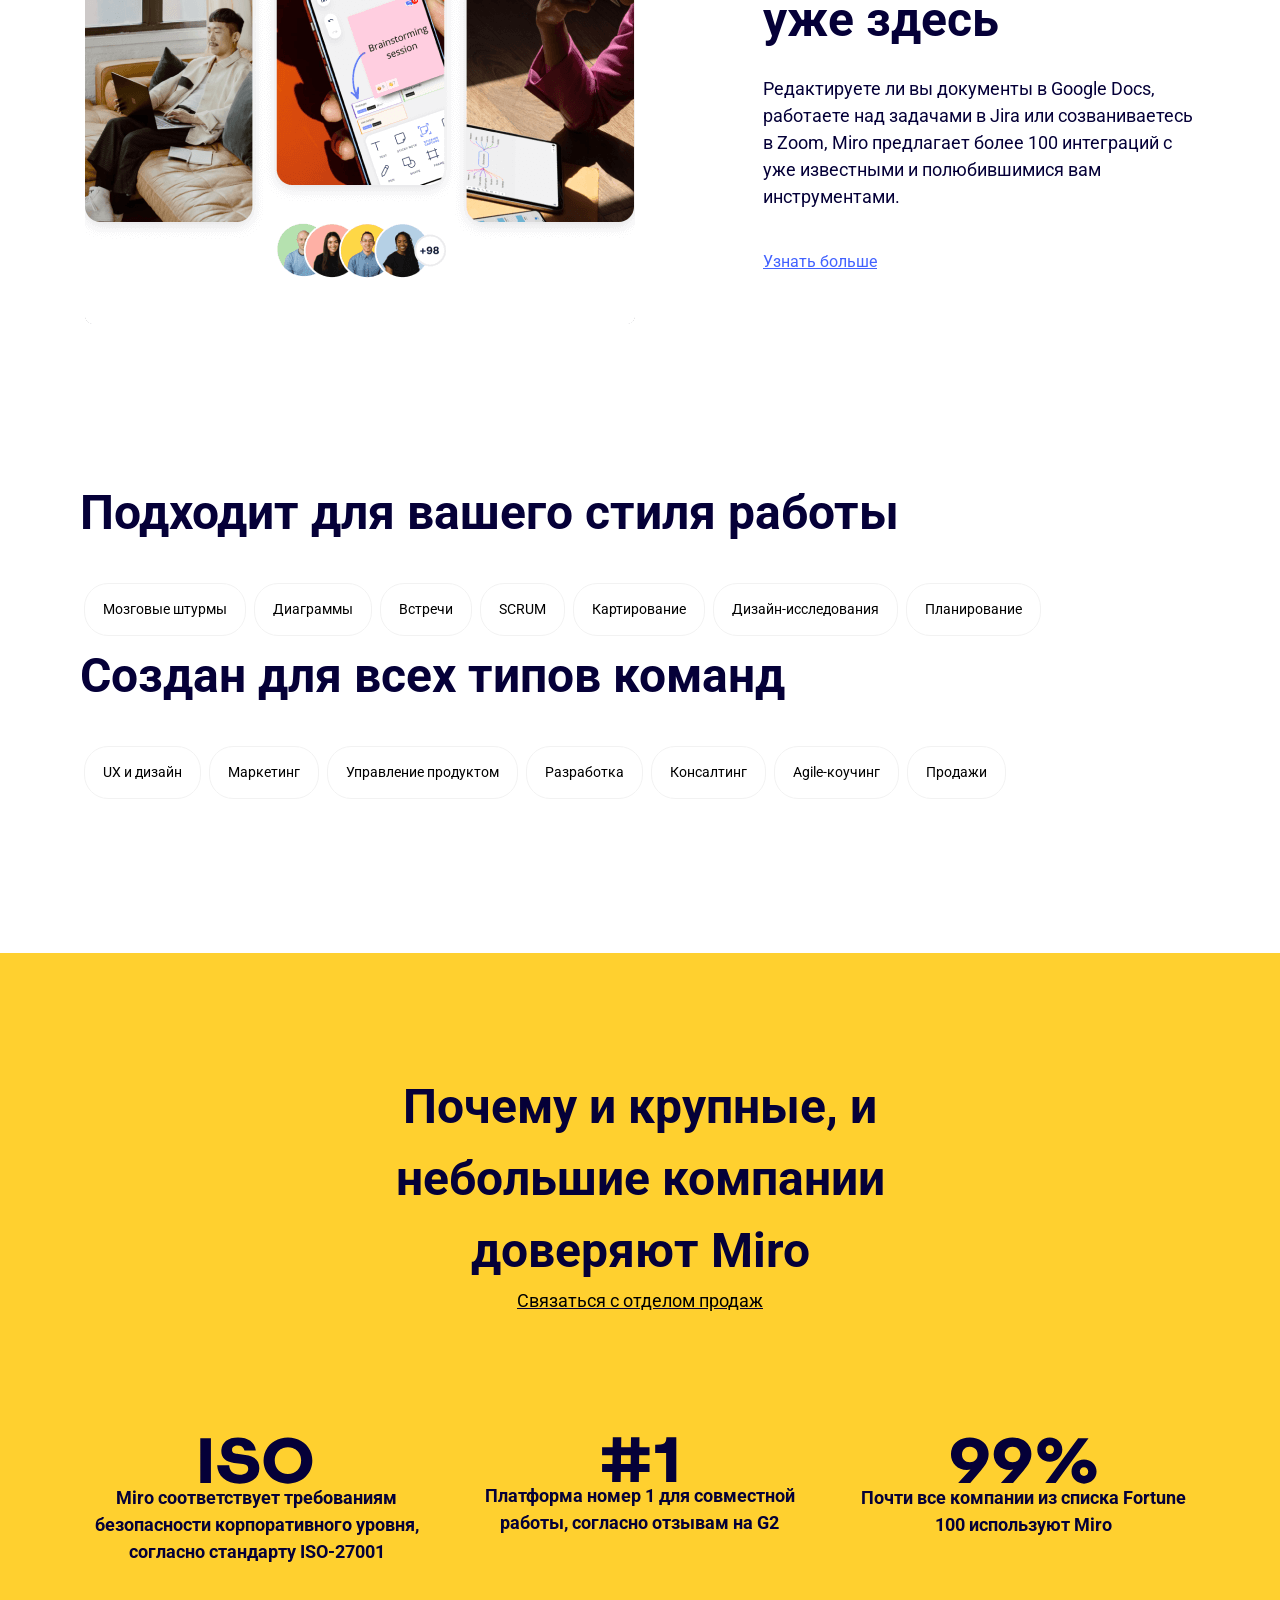
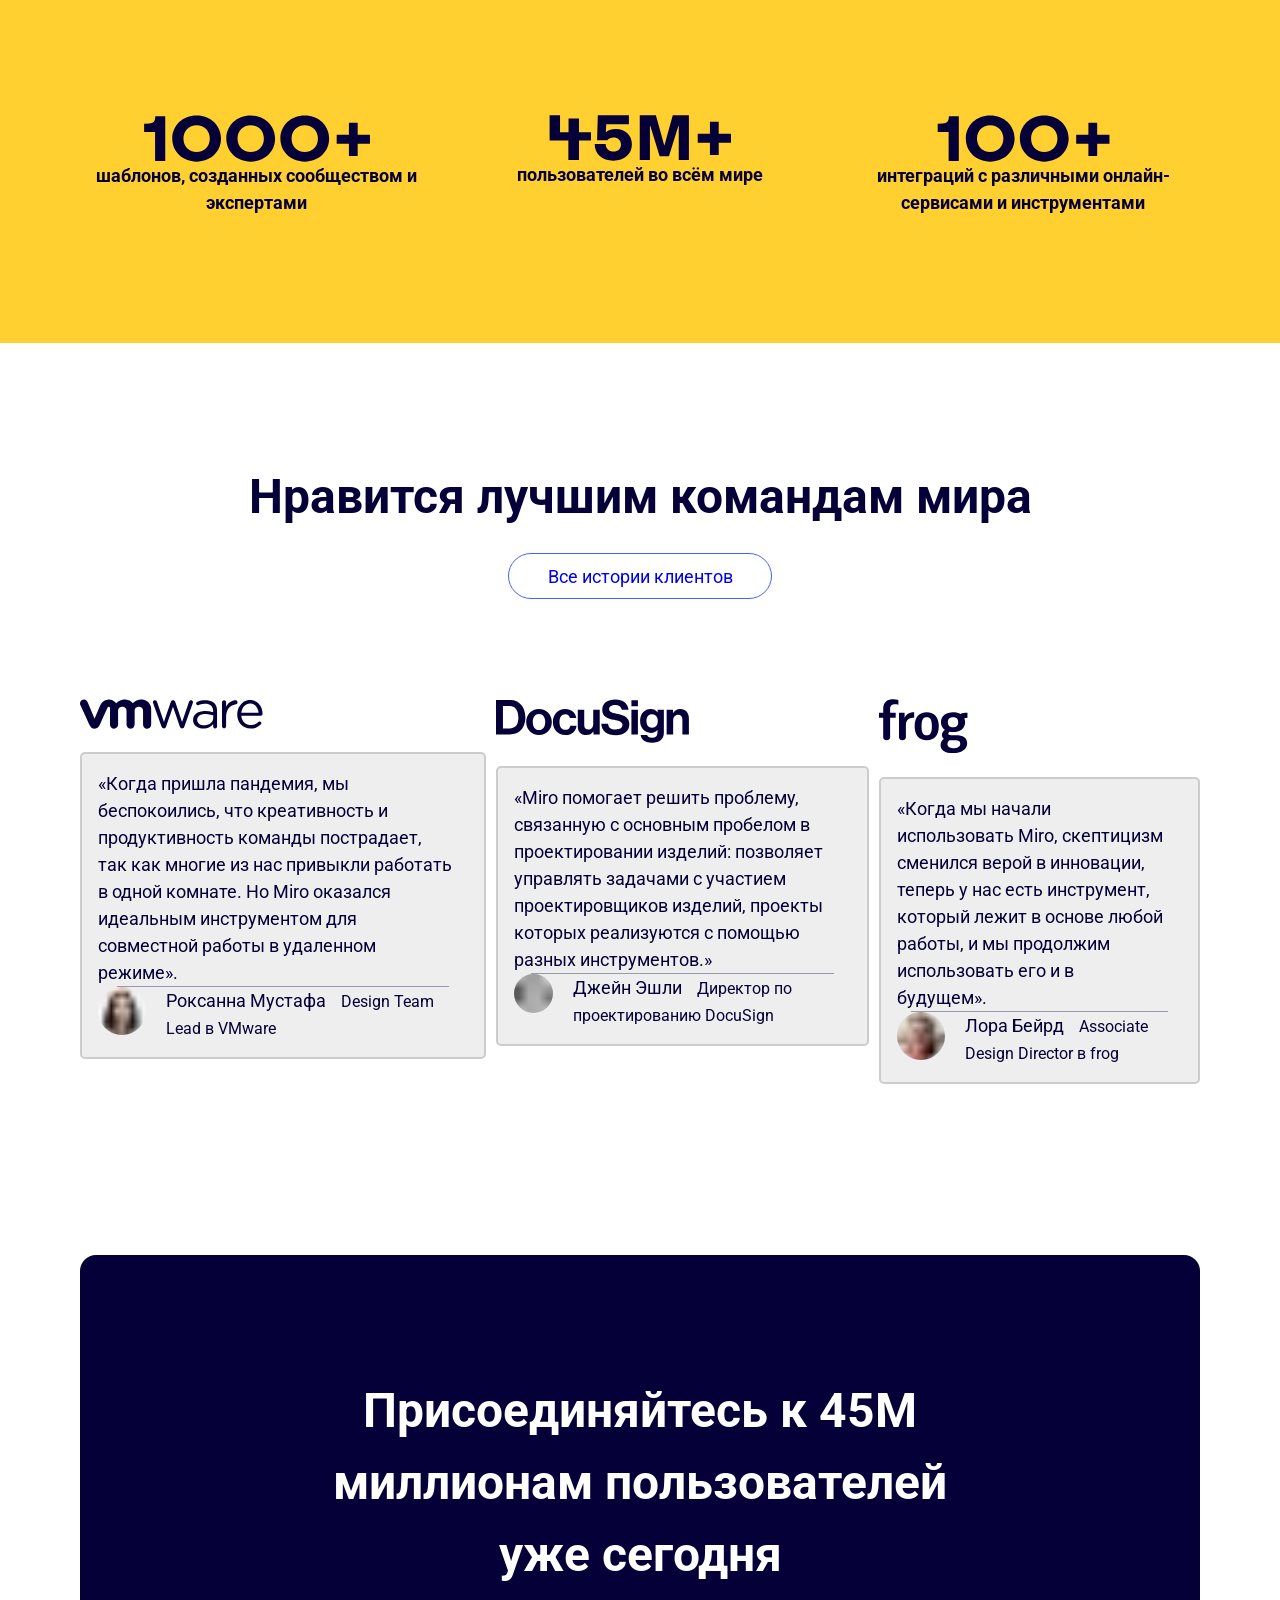
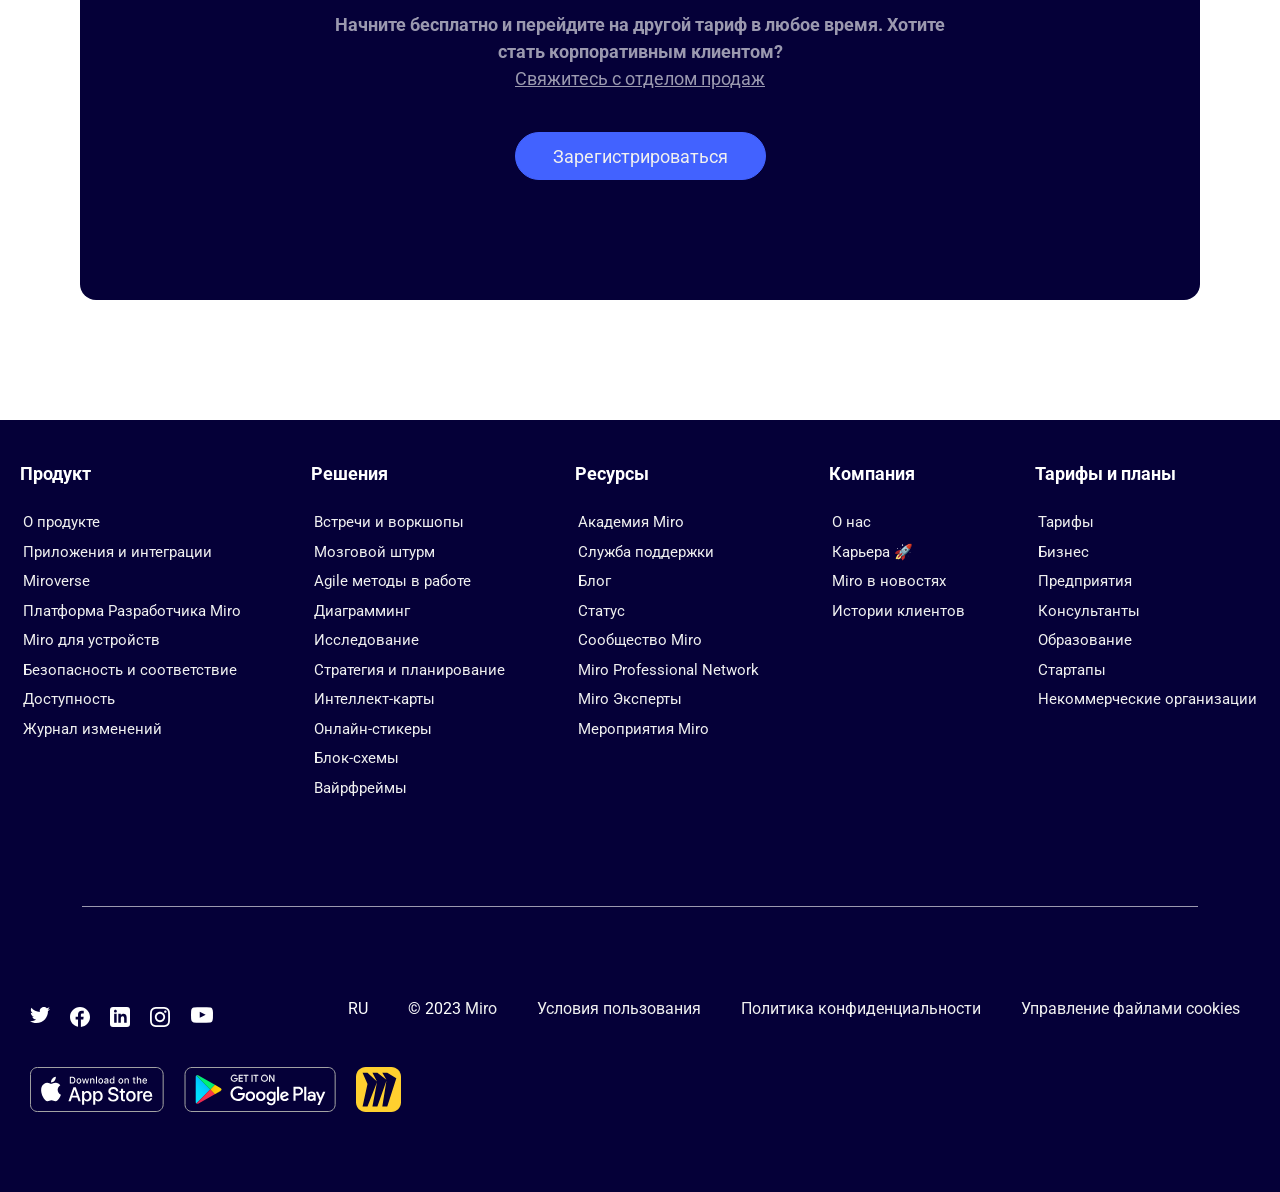
==== commit 736d1efa: "Add files via upload" ====
--- a/index.html
+++ b/index.html
@@ -15,7 +15,7 @@
     <meta property="og:description" content="Миро"/>
 
     <title>Miro by Ilya.S.</title>
-    <link rel="manifest" href="manifest.webmanifest">
+    <link rel="manifest" href="./manifest.webmanifest">
     <!--Google fonts-->
     <link rel="preconnect" href="https://fonts.googleapis.com">
     <link rel="preconnect" href="https://fonts.gstatic.com" crossorigin>
@@ -467,15 +467,14 @@
                                 d="M142.016 3.20321C141.999 2.14735 142.906 1.16733 143.963 1.14532C145.056 1.07041 146.078 2.00629 146.101 3.10814C146.119 4.68325 146.101 6.26022 146.108 7.83636C146.446 7.25367 146.725 6.63656 147.12 6.08744C148.789 3.65239 151.403 1.83063 154.317 1.30363C155.064 1.19523 155.897 1.05315 156.584 1.46586C157.79 2.14827 157.881 4.11884 156.768 4.9328C156.289 5.32733 155.656 5.36091 155.073 5.45205C152.995 5.81775 150.993 6.77089 149.504 8.28938C148.264 9.51026 147.39 11.0729 146.855 12.7248C146.279 14.511 146.073 16.4019 146.108 18.2746C146.108 21.2501 146.107 24.2255 146.108 27.201C146.115 27.7683 145.908 28.3451 145.503 28.7464C145.009 29.2685 144.219 29.4643 143.534 29.2704C142.862 29.1083 142.305 28.5631 142.109 27.9007C141.979 27.5206 142.021 27.1146 142.017 26.7211C142.017 18.8821 142.018 11.0431 142.016 3.20321Z"
                                 fill="#050038" />
                         </svg>
-
-                        <h2>«Когда пришла пандемия, мы беспокоились, что креативность и продуктивность команды
+                        <div class="reviews__content">
+                        <p>«Когда пришла пандемия, мы беспокоились, что креативность и продуктивность команды
                             пострадает, так как многие из нас привыкли работать в одной комнате. Но Miro оказался
-                            идеальным инструментом для совместной работы в удаленном режиме».</h2>
-
+                            идеальным инструментом для совместной работы в удаленном режиме».</p>
+                            <div class="line"></div>
                         <img class="reviews1" src="img/reviews1/IMAGE.svg" alt="reviews1">
-                        <h3>Роксанна Мустафа</h3>
-                        <h3>Design Team Lead в VMware</h2>
-
+                        <p>Роксанна Мустафа<span>Design Team Lead в VMware</span></p>
+                        </div>
                     </div>
                     <div class="reviews2">
                         <svg width="193" height="44" viewBox="0 0 193 44" fill="none"
@@ -484,14 +483,14 @@
                                 d="M13.339 29.3822C19.8423 29.3822 22.379 25.3926 22.379 18.5667C22.379 11.7423 19.4124 6.98389 13.5295 6.98389H6.93627V29.3822H13.339ZM0 1.02476H14.3908C23.5254 1.02476 29.4083 8.42653 29.4083 18.5667C29.4083 24.1415 27.5424 29.0454 23.9553 32.0731C21.4201 34.1866 18.1196 35.3889 13.8162 35.3889H0V1.02476ZM49.2186 23.0862C49.2186 18.2787 46.9715 15.0105 43.0018 15.0105C38.9834 15.0105 36.782 18.2787 36.782 23.0862C36.782 27.892 38.9834 31.1113 43.0018 31.1113C46.9715 31.1113 49.2186 27.892 49.2186 23.0862ZM30.1827 23.0862C30.1827 15.7319 35.3963 10.0606 43.0018 10.0606C50.6058 10.0606 55.8194 15.7319 55.8194 23.0862C55.8194 30.4375 50.6058 36.1101 43.0018 36.1101C35.3948 36.1101 30.1812 30.439 30.1812 23.0862M56.8942 23.0862C56.8942 15.7319 61.6779 10.0606 69.1386 10.0606C75.5017 10.0606 79.4226 13.7623 80.2839 19.0966H73.9223C73.4924 16.9341 71.8186 15.2985 69.4267 15.2985C65.5043 15.2985 63.4966 18.3278 63.4966 23.0862C63.4966 27.7481 65.361 30.8724 69.3307 30.8724C71.9618 30.8724 73.8278 29.4787 74.2577 26.6914H80.5233C80.0933 31.9292 76.0261 36.1101 69.474 36.1101C61.7267 36.1101 56.8942 30.439 56.8942 23.0862ZM97.4599 35.3903V32.5065H97.3166C95.6427 34.7655 93.7296 36.0627 90.2858 36.0627C84.8329 36.0627 81.7717 32.5556 81.7717 27.1708V10.733H88.2278V26.065C88.2278 28.9488 89.5206 30.5355 92.2935 30.5355C95.3546 30.5355 97.2206 28.229 97.2206 24.9608V10.733H103.725V35.3903H97.4599ZM135.418 35.3903H141.92V10.733H135.418V35.3903ZM135.418 7.28707H141.92V1.17635H135.418V7.28707ZM161.79 21.9789C161.79 18.3753 159.877 15.2999 155.955 15.2999C152.654 15.2999 150.454 17.8943 150.454 22.0279C150.454 26.209 152.654 28.661 156.003 28.661C160.117 28.661 161.79 25.6331 161.79 21.9804M144.619 36.1101H151.073C151.601 37.6479 152.987 38.85 156 38.85C159.684 38.85 161.454 37.072 161.454 33.7072V31.0149H161.31C159.874 32.649 158.01 33.8987 154.9 33.8987C149.448 33.8987 144.092 29.5737 144.092 22.1244C144.092 14.7701 148.491 10.0606 154.709 10.0606C157.771 10.0606 160.018 11.2614 161.501 13.329H161.597V10.733H167.862V33.5143C167.862 36.9755 166.761 39.3294 164.945 41.0126C162.887 42.9346 159.731 43.7999 156.097 43.7999C149.4 43.7999 145.287 40.9161 144.617 36.1101M177.015 14.0978H177.158C178.833 11.4544 181.081 10.0606 184.429 10.0606C189.499 10.0606 192.894 13.9047 192.894 19.288V35.3889H186.389V20.2498C186.389 17.6065 184.858 15.7319 182.132 15.7319C179.262 15.7319 177.158 18.0383 177.158 21.403V35.3889H170.653V10.733H177.015V14.0978ZM120.594 14.6736C115.523 13.5709 113.132 12.7531 113.132 9.96423C113.132 7.51378 115.57 5.9271 119.302 5.9271C122.707 5.9271 125.309 7.53218 125.843 10.733H132.513C131.835 4.06018 126.906 0.399902 119.349 0.399902C111.746 0.399902 106.244 3.90859 106.244 10.6855C106.244 17.8469 111.84 19.481 117.963 20.8747C123.176 22.077 126.429 22.7493 126.429 26.1124C126.429 29.2858 123.32 30.5355 119.781 30.5355C114.903 30.5355 112.559 28.9013 112.079 24.7678H105.288C105.527 32.0256 110.788 36.1577 120.067 36.1577C127.768 36.1577 133.364 32.266 133.364 25.2962C133.364 17.8943 127.624 16.2128 120.594 14.6736Z"
                                 fill="#050038" />
                         </svg>
-                        <h2>«Miro помогает решить проблему, связанную с основным пробелом в проектировании изделий:
+                        <div class="reviews__content">
+                        <p>«Miro помогает решить проблему, связанную с основным пробелом в проектировании изделий:
                             позволяет управлять задачами с участием проектировщиков изделий, проекты которых реализуются
-                            с помощью разных инструментов.»</h2>
-
+                            с помощью разных инструментов.»</p>
+                            <div class="line"></div>
                         <img class="reviews1" src="img/reviews2/IMAGE.svg" alt="reviews1">
-                        <h3>Джейн Эшли</h3>
-                        <h3>Директор по проектированию DocuSign</h3>
-
+                        <p>Джейн Эшли<span >Директор по проектированию DocuSign</span></p>
+                        </div>
                     </div>
                     <div class="reviews3">
                         <svg width="89" height="55" viewBox="0 0 89 55" fill="none" xmlns="http://www.w3.org/2000/svg">
@@ -499,19 +498,17 @@
                                 d="M4.20348 10.0742V13.8341H0V18.737H4.20348V38.4463C4.20348 39.9418 5.72627 41.1398 7.64106 41.1398C9.55584 41.1398 11.1148 39.9509 11.1148 38.4555V18.746H16.7024V13.8433H11.1148V10.0742C11.1148 5.53901 14.6127 4.70253 19.4011 5.78422V0.881337C12.6587 -0.647738 4.20348 0.0631744 4.20348 10.0742ZM25.7335 18.746H25.5888V13.8433H19.9952V38.4616C19.9952 39.9571 21.5029 41.1552 23.4328 41.1552C25.3626 41.1552 26.8975 39.9571 26.8975 38.4616V26.0667C26.8975 20.22 30.6457 18.7339 35.1838 18.7339V13.2181C31.0798 13.1966 27.2352 14.5725 25.7335 18.746ZM74.0405 13.2304C67.3764 13.2304 61.9788 16.5858 61.9788 23.1801C61.9788 26.6918 63.5137 29.2842 65.9592 30.942C65.7783 31.0614 65.6033 31.184 65.4314 31.3127C62.401 33.5895 62.0753 37.5148 64.8525 39.6568C63.4926 40.8824 61.5657 43.0765 61.5657 46.1347C61.5657 50.9884 66.0285 54.1232 74.0374 54.1232C82.0464 54.1232 88.1616 50.3082 88.1616 44.434C88.1616 38.5597 84.1451 36.2524 76.8176 36.2524H72.0261C68.67 36.2524 68.9565 33.896 70.0631 32.8816C70.1204 32.8296 70.1808 32.7805 70.2471 32.7284C71.4943 32.9948 72.7661 33.1243 74.0405 33.1145C80.7076 33.1145 86.1021 29.7438 86.1021 23.1709C86.1171 21.8099 85.8533 20.4606 85.3271 19.2088C86.3478 18.9251 87.3992 18.7718 88.4571 18.7522V13.8494C85.493 13.8494 83.5812 14.0516 81.5549 15.0536C79.5014 13.8249 76.8871 13.215 74.0405 13.215V13.2304ZM70.3767 41.1644H76.8117C79.4531 41.1644 81.2533 41.9979 81.2533 44.434C81.2533 47.7067 78.4912 49.2143 74.0163 49.2143C67.1472 49.1989 67.5573 43.4626 70.3767 41.149V41.1644ZM74.0405 28.2117C71.1909 28.2117 68.8751 27.0871 68.8751 23.1771C68.8751 19.2671 71.1909 18.1425 74.0405 18.1425C76.89 18.1425 79.2088 19.264 79.2088 23.1771C79.2088 27.0901 76.896 28.2117 74.0405 28.2117ZM47.725 13.215C40.2346 13.215 35.6632 17.9249 35.6632 27.1821C35.6632 36.4393 40.2407 41.149 47.725 41.149C55.2092 41.149 59.7866 36.4393 59.7866 27.1821C59.7866 17.9249 55.2182 13.215 47.725 13.215ZM47.725 36.237C44.8724 36.237 42.5595 35.0603 42.5595 27.1821C42.5595 19.3038 44.8875 18.1333 47.725 18.1333C50.5624 18.1333 52.8904 19.3068 52.8904 27.1821C52.8904 35.0573 50.5775 36.237 47.725 36.237Z"
                                 fill="#050038" />
                         </svg>
-                        <h2>«Когда мы начали использовать Miro, скептицизм сменился верой в инновации, теперь у нас есть
+                        <div class="reviews__content">
+                        <p>«Когда мы начали использовать Miro, скептицизм сменился верой в инновации, теперь у нас есть
                             инструмент, который лежит в основе любой работы, и мы продолжим использовать его и в
-                            будущем».</h2>
-
+                            будущем».</p>
+                            <div class="line"></div>
                         <img class="reviews1" src="img/reviews3/IMAGE.svg" alt="reviews1">
-                        <h3>Лора Бейрд</h3>
-                        <h3>Associate Design Director в frog</h3>
-
+                        <p>Лора Бейрд<span>Associate Design Director в frog</span></p>
+                        </div>
                     </div>
                 </div>
             </div>
-
-
 
             <div class="users" data-aos="fade-up" data-aos-offset="75" data-aos-once="true" data-aos-duration="1000">
                 <h1>Присоединяйтесь к 45M миллионам пользователей уже сегодня</h1>
--- a/style.css
+++ b/style.css
@@ -625,6 +625,19 @@
   text-decoration: none;
 }
 
+
+.reviews__settings h1 {
+  font-size: 48px;
+  padding-bottom: 20px;
+}
+
+@media screen and (max-width: 1024px) {
+  .reviews__settings h1 {
+    font-size: 28px;
+    padding-bottom: 20px;
+  }
+}
+
 .reviews {
   padding-top: 100px;
   display: flex;
@@ -632,69 +645,68 @@
   justify-content: space-between;
   height: 100%;
 }
-
-.reviews__settings h1 {
-  font-size: 48px;
-  padding-bottom: 20px;
-}
-
-@media screen and (max-width: 1024px) {
-  .reviews__settings h1 {
-    font-size: 28px;
-    padding-bottom: 20px;
-  }
-}
-
-.reviews h2 {
-  padding-top: 35px;
-  color: #0500388f;
-  font-size: 14px;
-  padding-bottom: au;
-  max-width: 185px;
-}
-
-@media screen and (max-width: 1024px) {
-  .reviews h2 {
-    padding-top: 35px;
-    color: #0500388f;
-    font-size: 14px;
-    padding-bottom: 60px;
-    max-width: 185px;
-  }
-}
-
-.reviews h3 {
-  color: #0500388f;
-  font-size: 14px;
-}
-
-@media screen and (max-width: 1024px) {
-  .reviews h3 {
-    color: #0500388f;
-    font-size: 14px;
-  }
-}
-
-.reviews1 {
-  box-shadow: 5px 5px rgba(0, 0, 0, 0.089);
+@media screen and (max-width: 1240px) {
+.reviews {
+  padding-top: 100px;
+  display: grid;
+  text-align: left;
+  justify-content: space-between;
+  height: 100%;
+}
+}
+
+/* Style the container with a rounded border, grey background and some padding and margin */
+.reviews__content {
+  border: 2px solid #ccc;
+  background-color: #eee;
   border-radius: 5px;
-}
-
-.reviews2 {
-  box-shadow: 5px 5px rgba(0, 0, 0, 0.096);
-}
-
-@media screen and (max-width: 1024px) {
-  .reviews2 {
-    max-width: 220px;
-    box-shadow: 5px 5px rgba(0, 0, 0, 0.096);
-  }
-}
-
-.reviews3 {
-  box-shadow: 5px 5px rgba(0, 0, 0, 0.103);
-}
-
+  padding: 16px;
+  margin: 16px 0;
+}
+
+/* Clear floats after containers */
+.reviews__content::after {
+  content: "";
+  clear: both;
+  display: table;
+}
+
+/* Float images inside the container to the left. Add a right margin, and style the image as a circle */
+.reviews__content img {
+  float: left;
+  margin-right: 20px;
+  border-radius: 50%;
+}
+
+/* Increase the font-size of a span element */
+.reviews__content span {
+  font-size: 16px;
+  margin-left: 15px;
+}
+.reviews__content p{
+  font-size: 18px;
+  margin-right: 15px;
+}
+
+/* Add media queries for responsiveness. This will center both the text and the image inside the container */
+@media (max-width: 500px) {
+.reviews__content {
+  text-align: center;
+}
+
+.reviews__content img {
+  margin: auto;
+  float: none;
+  display: block;
+}
+}
+
+.reviews1{
+  margin-right: 10px;
+}
+.reviews2{
+  margin-right: 10px;
+}
 .history {
   width: 264px;
   height: 46px;
@@ -706,10 +718,6 @@
   background-color: #ffffff;
 }
 
-.reviews img {
-  float: left;
-  padding: 5px;
-}
 
 .users {
   background: #050038;
--- a/media.css
+++ b/media.css
@@ -467,51 +467,6 @@
     text-decoration: none;
   }
 
-  .reviews {
-    padding-top: 60px;
-    display: flex;
-    flex-direction: column;
-    height: 100%;
-    text-align: left;
-    justify-content: space-between;
-  }
-
-  .reviews__settings h1 {
-    font-size: 34px;
-    padding-bottom: 20px;
-  }
-
-
-
-  .reviews h2 {
-    padding-top: 35px;
-    color: #0500388f;
-    font-size: 14px;
-    padding-bottom: au;
-    max-width: 90%;
-  }
-
-  .reviews h3 {
-    color: #0500388f;
-    font-size: 14px;
-  }
-
-  .reviews1 {
-    box-shadow: 5px 5px rgba(0, 0, 0, 0.089);
-    border-radius: 5px;
-  }
-
-  .reviews2 {
-    padding-top: 20px;
-    box-shadow: 5px 5px rgba(0, 0, 0, 0.096);
-    max-width: 90%;
-  }
-
-
-  .reviews3 {
-    padding-top: 20px;
-    box-shadow: 5px 5px rgba(0, 0, 0, 0.103);
-  }
 
   .history {
     width: 264px;
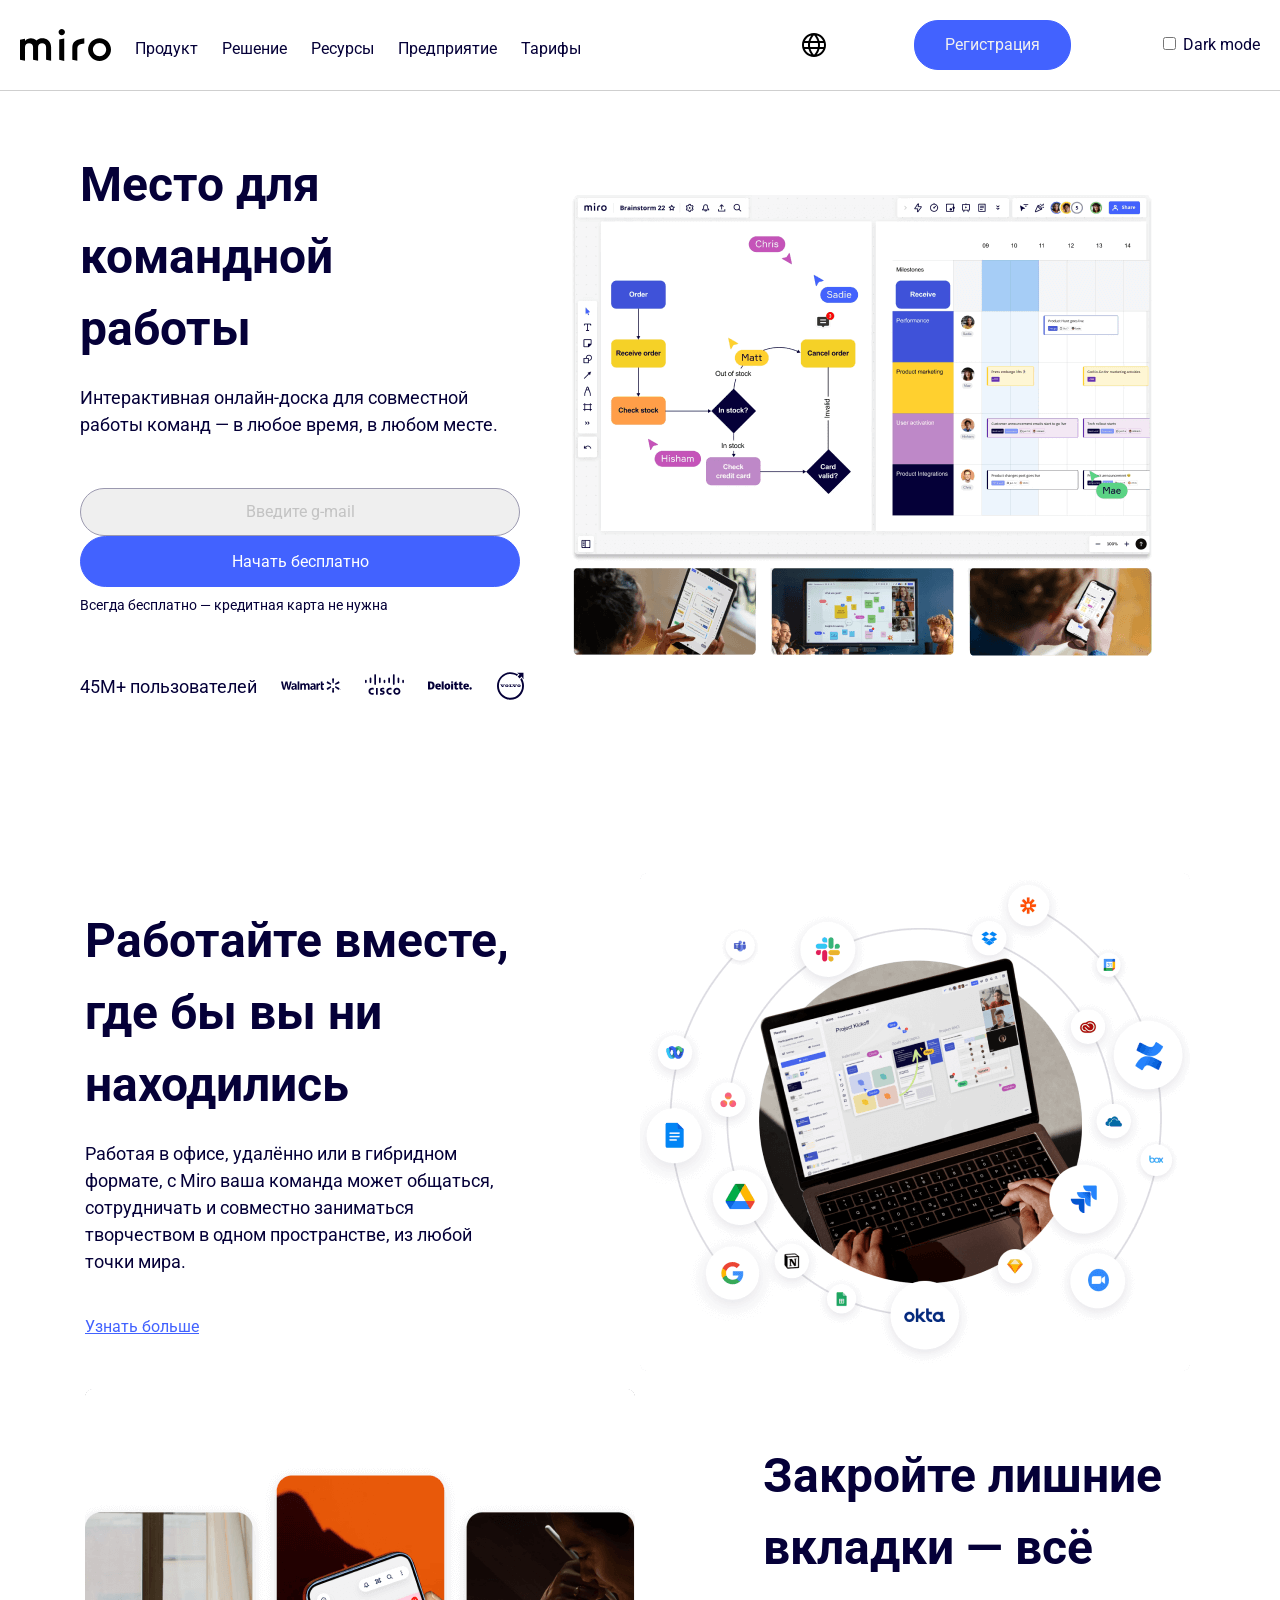
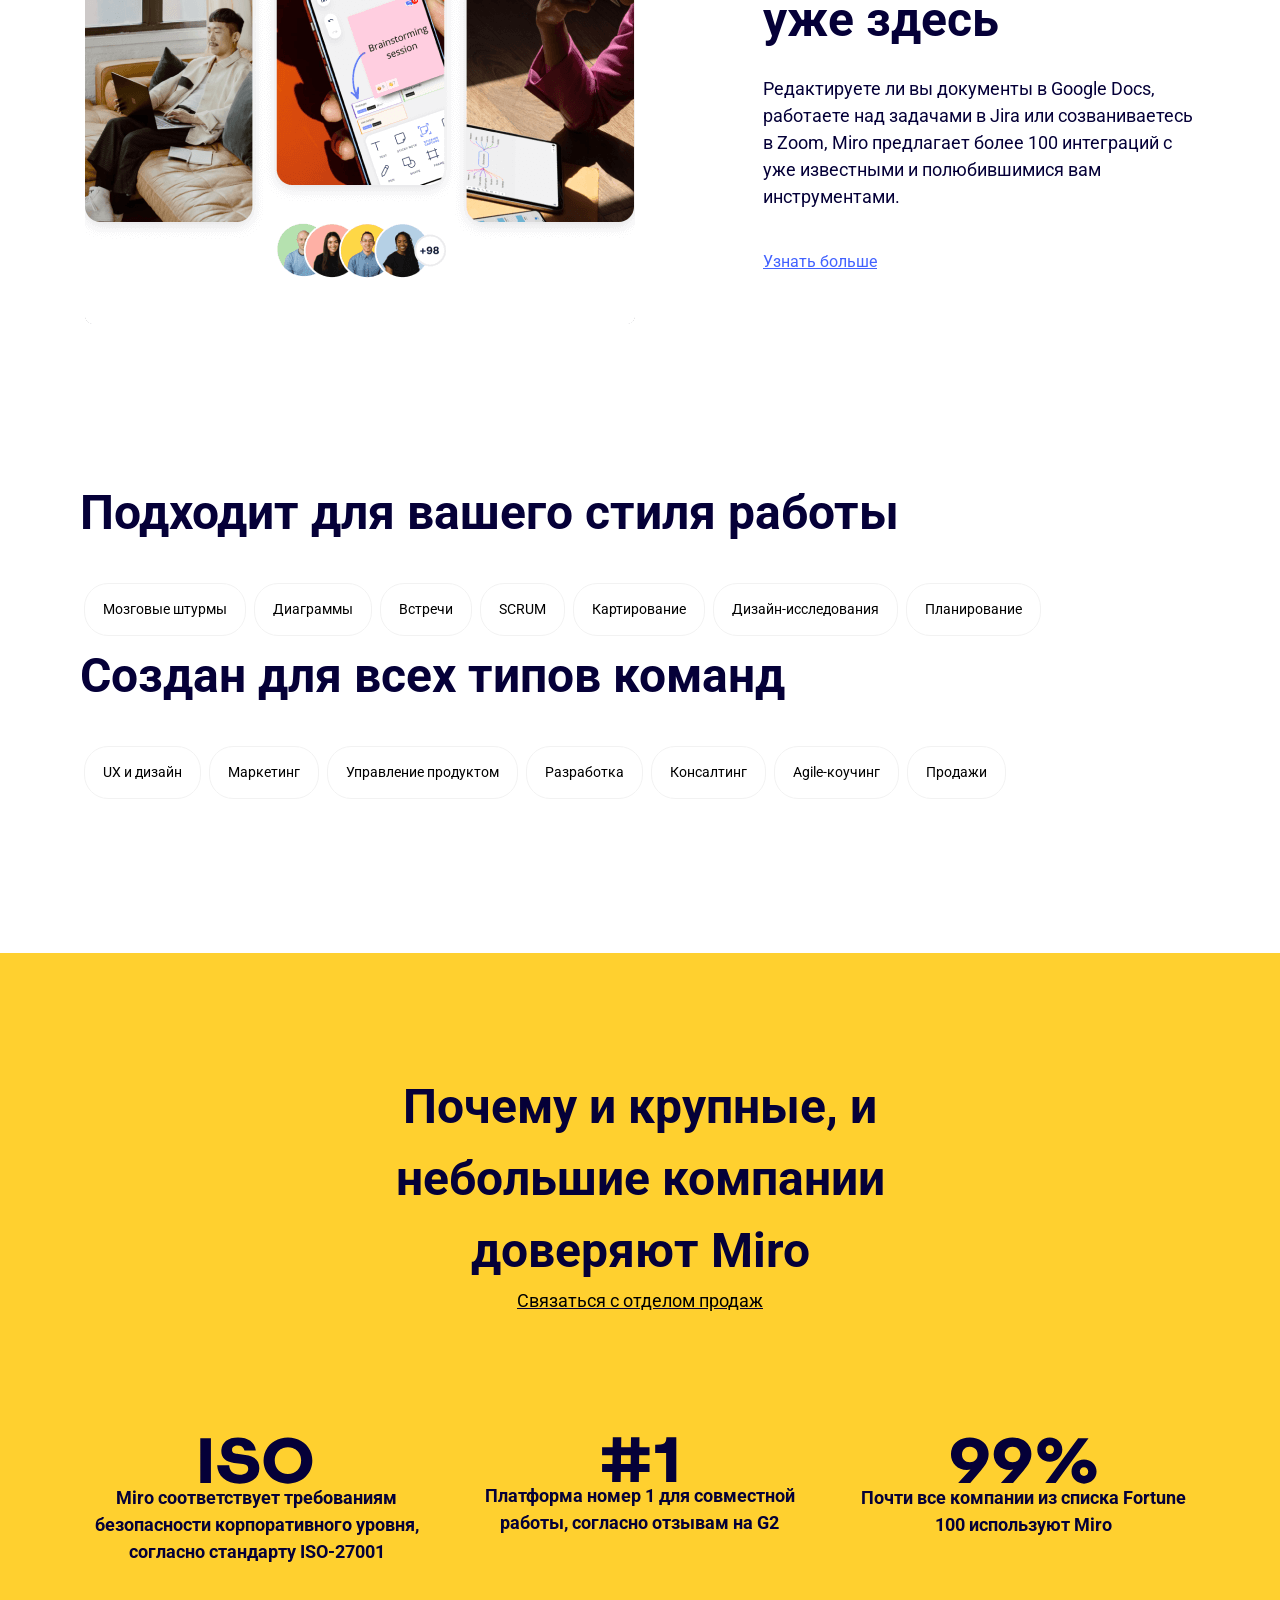
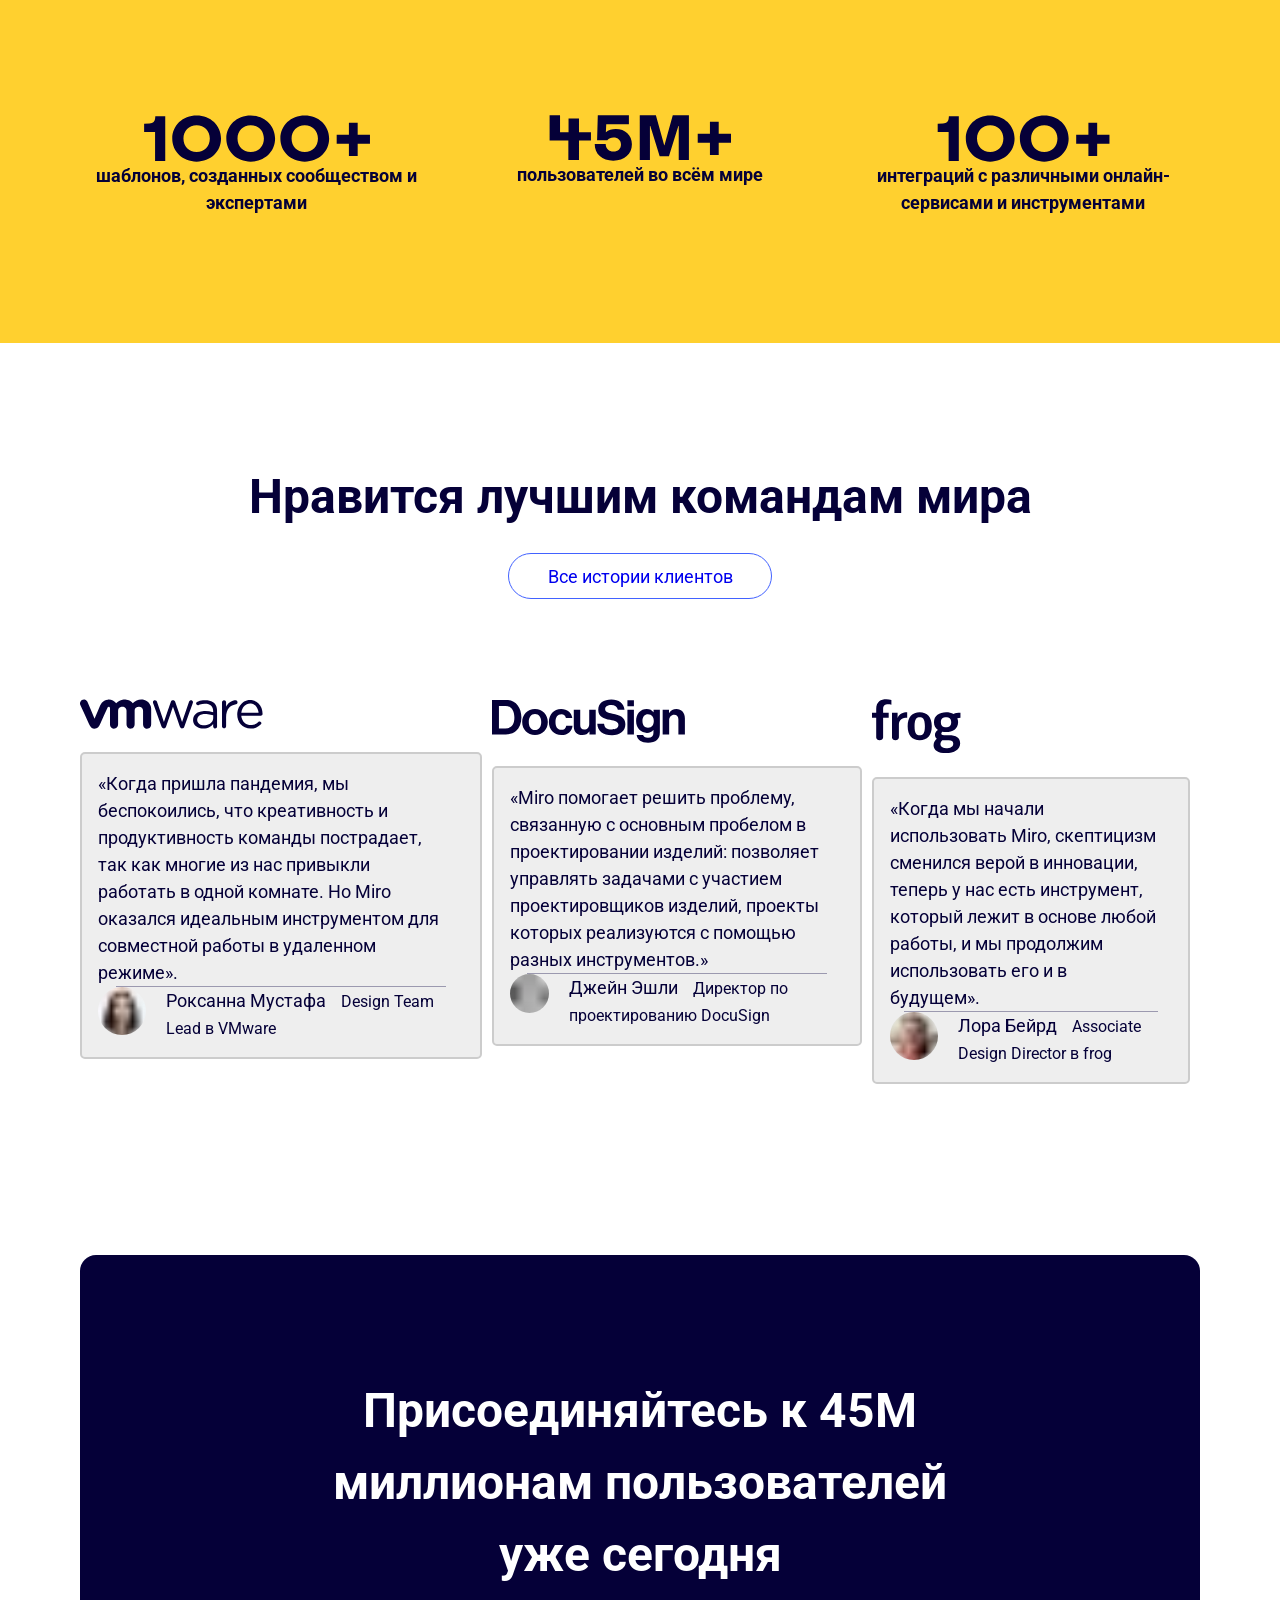
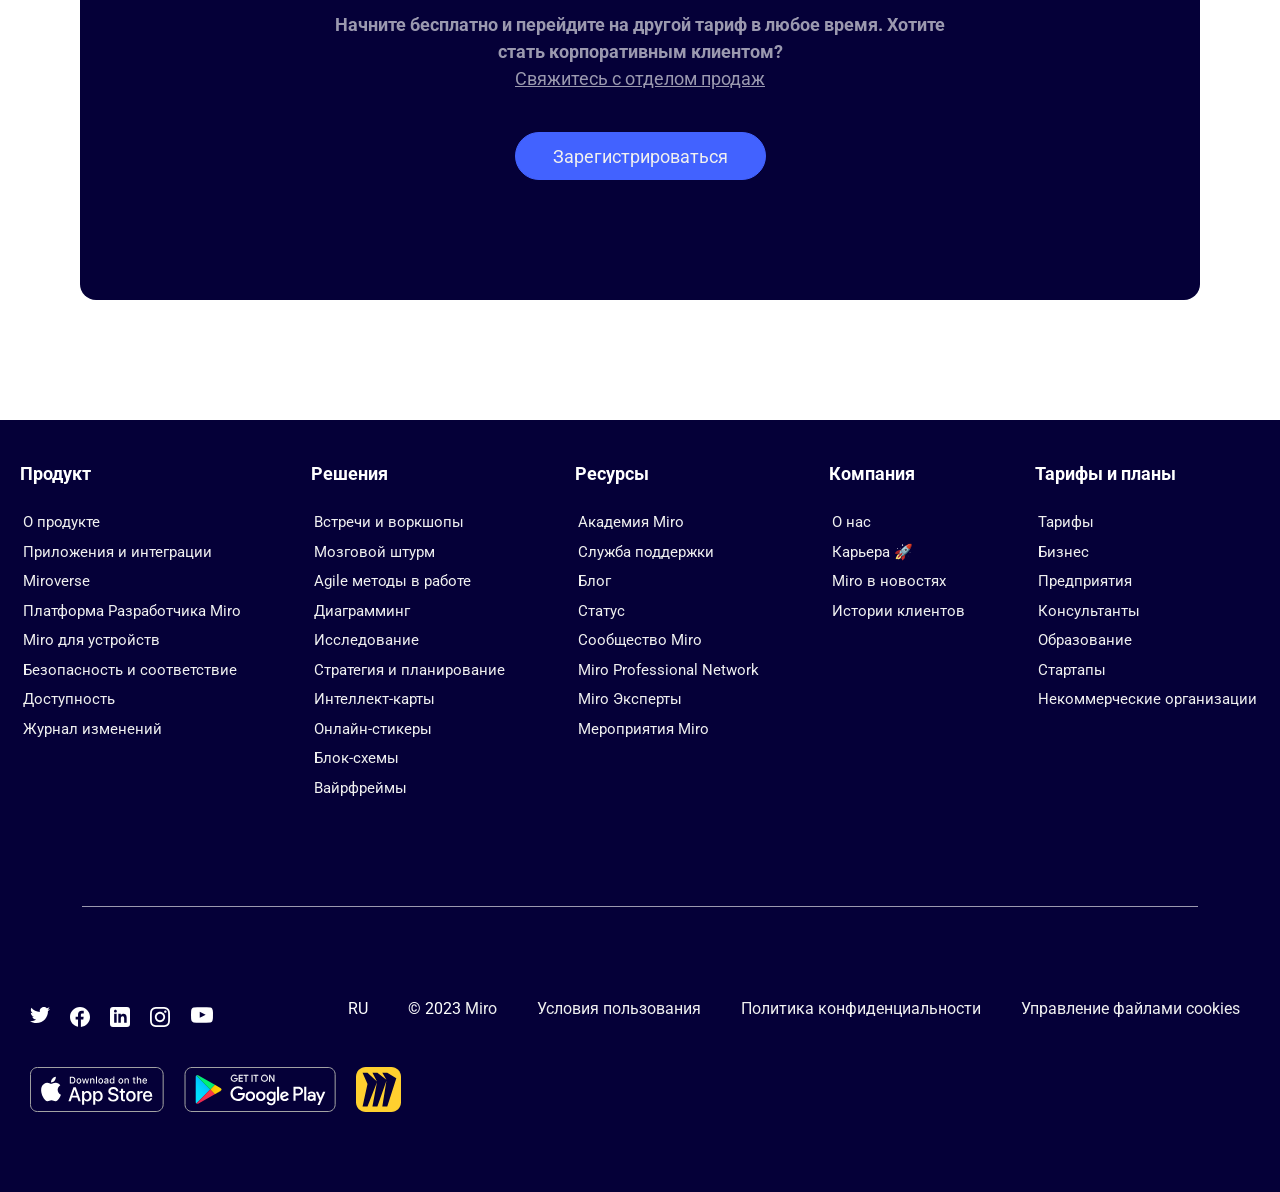
==== commit b2cb2966: "Add files via upload" ====
--- a/index.html
+++ b/index.html
@@ -34,7 +34,7 @@
     <script defer src="sw.js"></script>
     </head>
 
-<body>
+<body data-theme>
 
     <!-- Прелоадер -->
     <div class="preloader">
@@ -56,6 +56,10 @@
         <div class="blockToo">
             <img class="lang" src="img/Inet.svg" alt="lang">
             <button class="registr"><a href="https://miro.com/signup/">Регистрация</a></button>
+            <label class="switch">
+                <input type="checkbox" id="theme-toggle">
+                <span class="slider round">Dark mode</span>
+              </label>
         </div>
     </header>
 
--- a/style.css
+++ b/style.css
@@ -68,6 +68,17 @@
   font: inherit;
 }
 
+
+body[data-theme="light"] {
+  background-color: white;
+}
+
+body[data-theme="dark"] {
+  background-color: rgb(5, 0, 29);
+  color: rgb(255, 255, 255);
+}
+
+
 /* preloader */
 .preloader {
   position: fixed;
@@ -123,9 +134,15 @@
   display: flex;
   justify-content: space-between;
   align-items: center;
-  border-bottom: 1px solid #f0f0f0;
+  border-bottom: 1px solid #cfcfcf;
   padding: 20px;
   max-width: 100%;
+}
+
+body[data-theme="dark"] .header {
+  background-color: rgb(255, 255, 255);
+  border-bottom: 1px solid #050038;
+  color: #050038;
 }
 
 .navigation {
@@ -174,7 +191,9 @@
   justify-content: space-between;
   gap: 88px;
   max-width: 100%;
-}
+  align-items: center;
+}
+
 
 @media screen and (max-width: 1024px) {
   .blockToo {
@@ -615,6 +634,10 @@
   height: 100%;
 }
 
+body[data-theme="dark"] .characteristics {
+  color: #050038;
+}
+
 .reviews__settings {
   text-align: center;
   margin: 0 auto;
@@ -644,6 +667,22 @@
   text-align: left;
   justify-content: space-between;
   height: 100%;
+}
+
+body[data-theme="dark"] .reviews1 {
+  background-color: rgb(255, 255, 255);
+  border-bottom: 1px solid #050038;
+  color: #050038;
+}
+body[data-theme="dark"] .reviews2 {
+  background-color: rgb(255, 255, 255);
+  border-bottom: 1px solid #050038;
+  color: #050038;
+}
+body[data-theme="dark"] .reviews3 {
+  background-color: rgb(255, 255, 255);
+  border-bottom: 1px solid #050038;
+  color: #050038;
 }
 @media screen and (max-width: 1240px) {
 .reviews {
@@ -707,6 +746,9 @@
 .reviews2{
   margin-right: 10px;
 }
+.reviews3{
+  margin-right: 10px;
+}
 .history {
   width: 264px;
   height: 46px;
